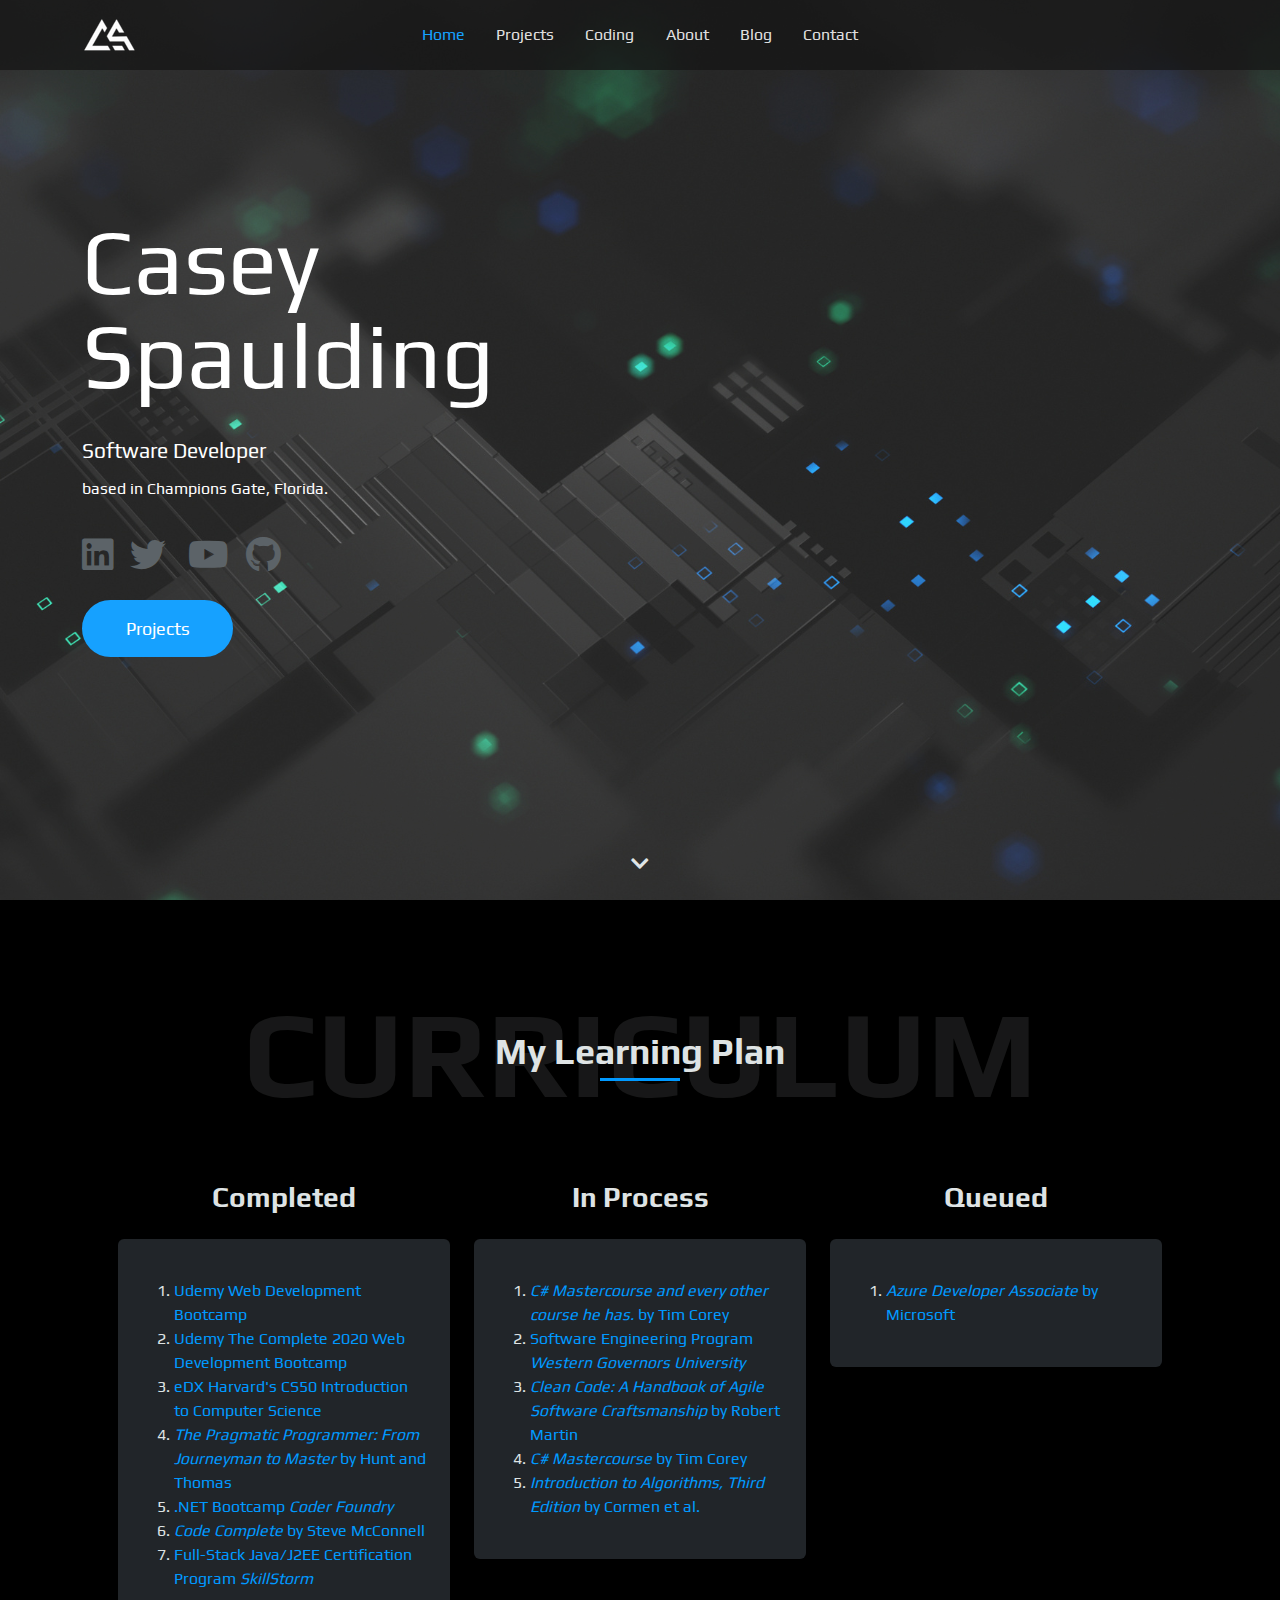
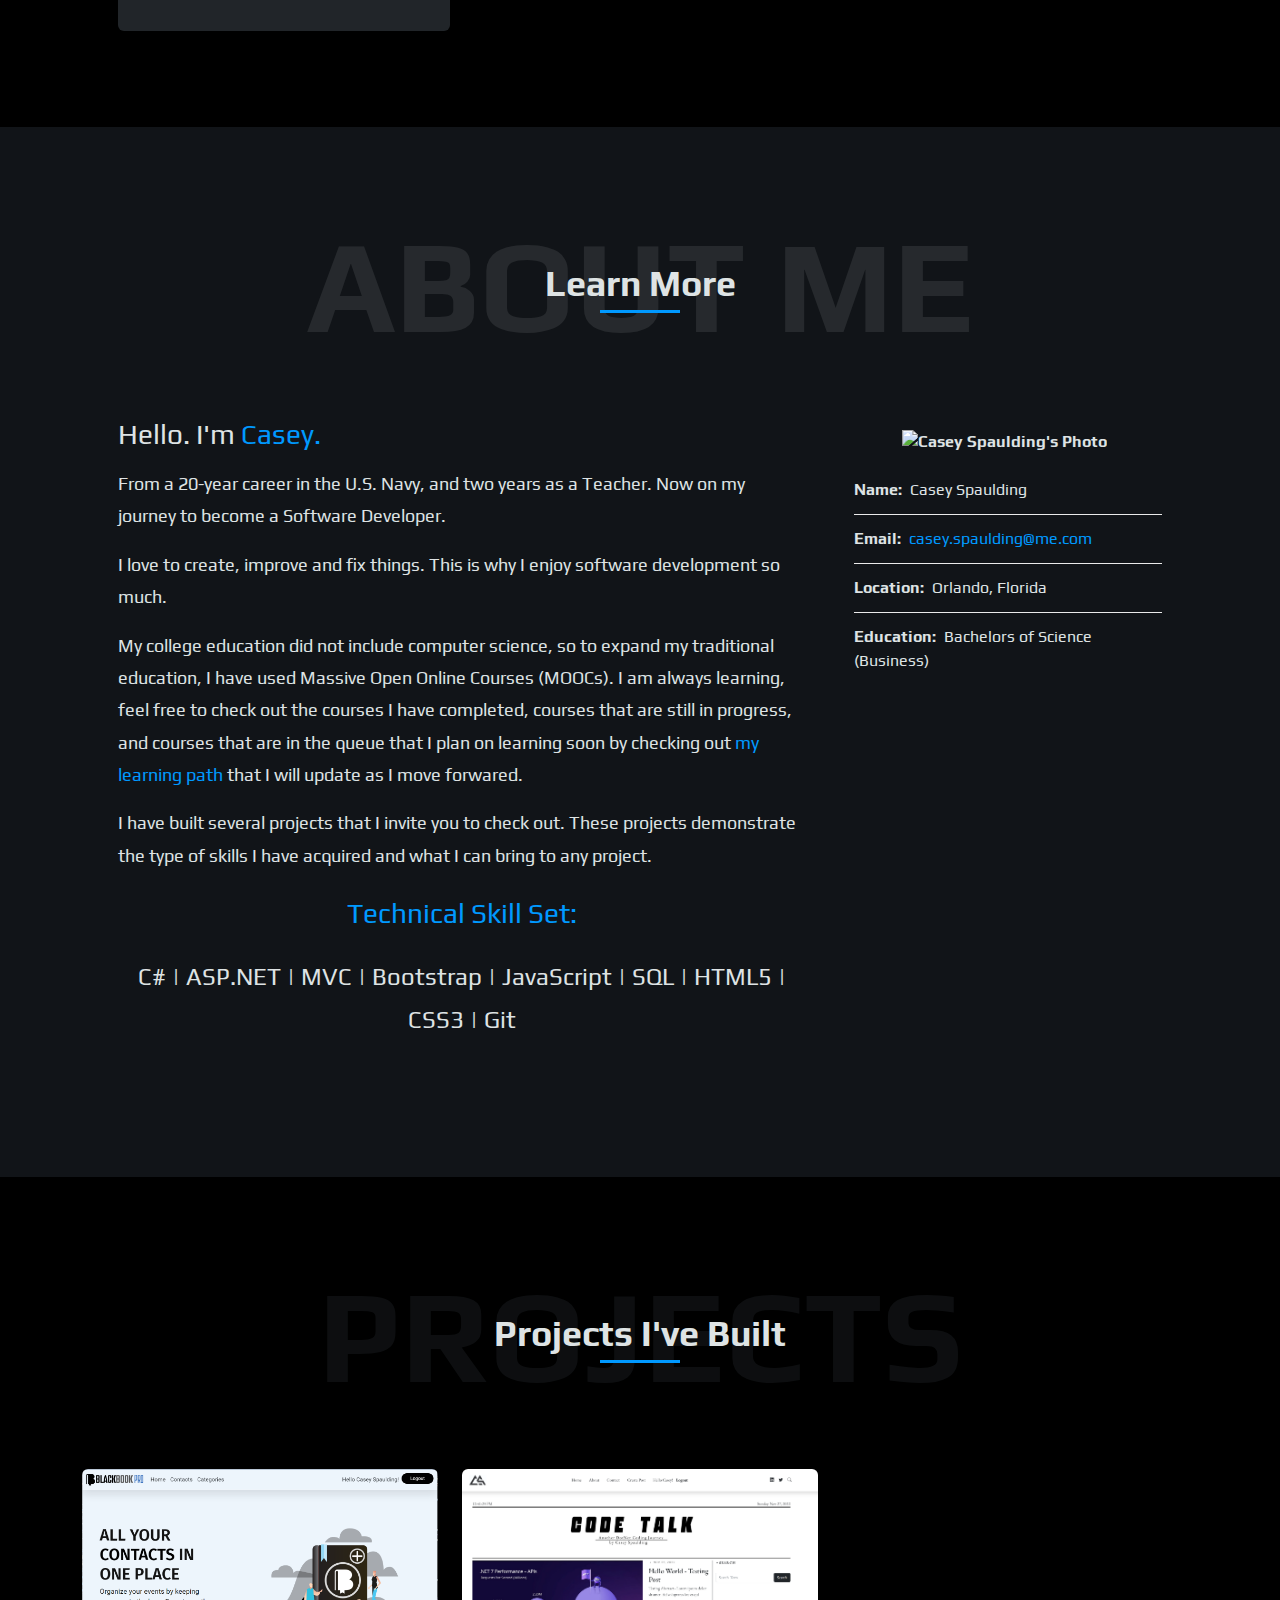
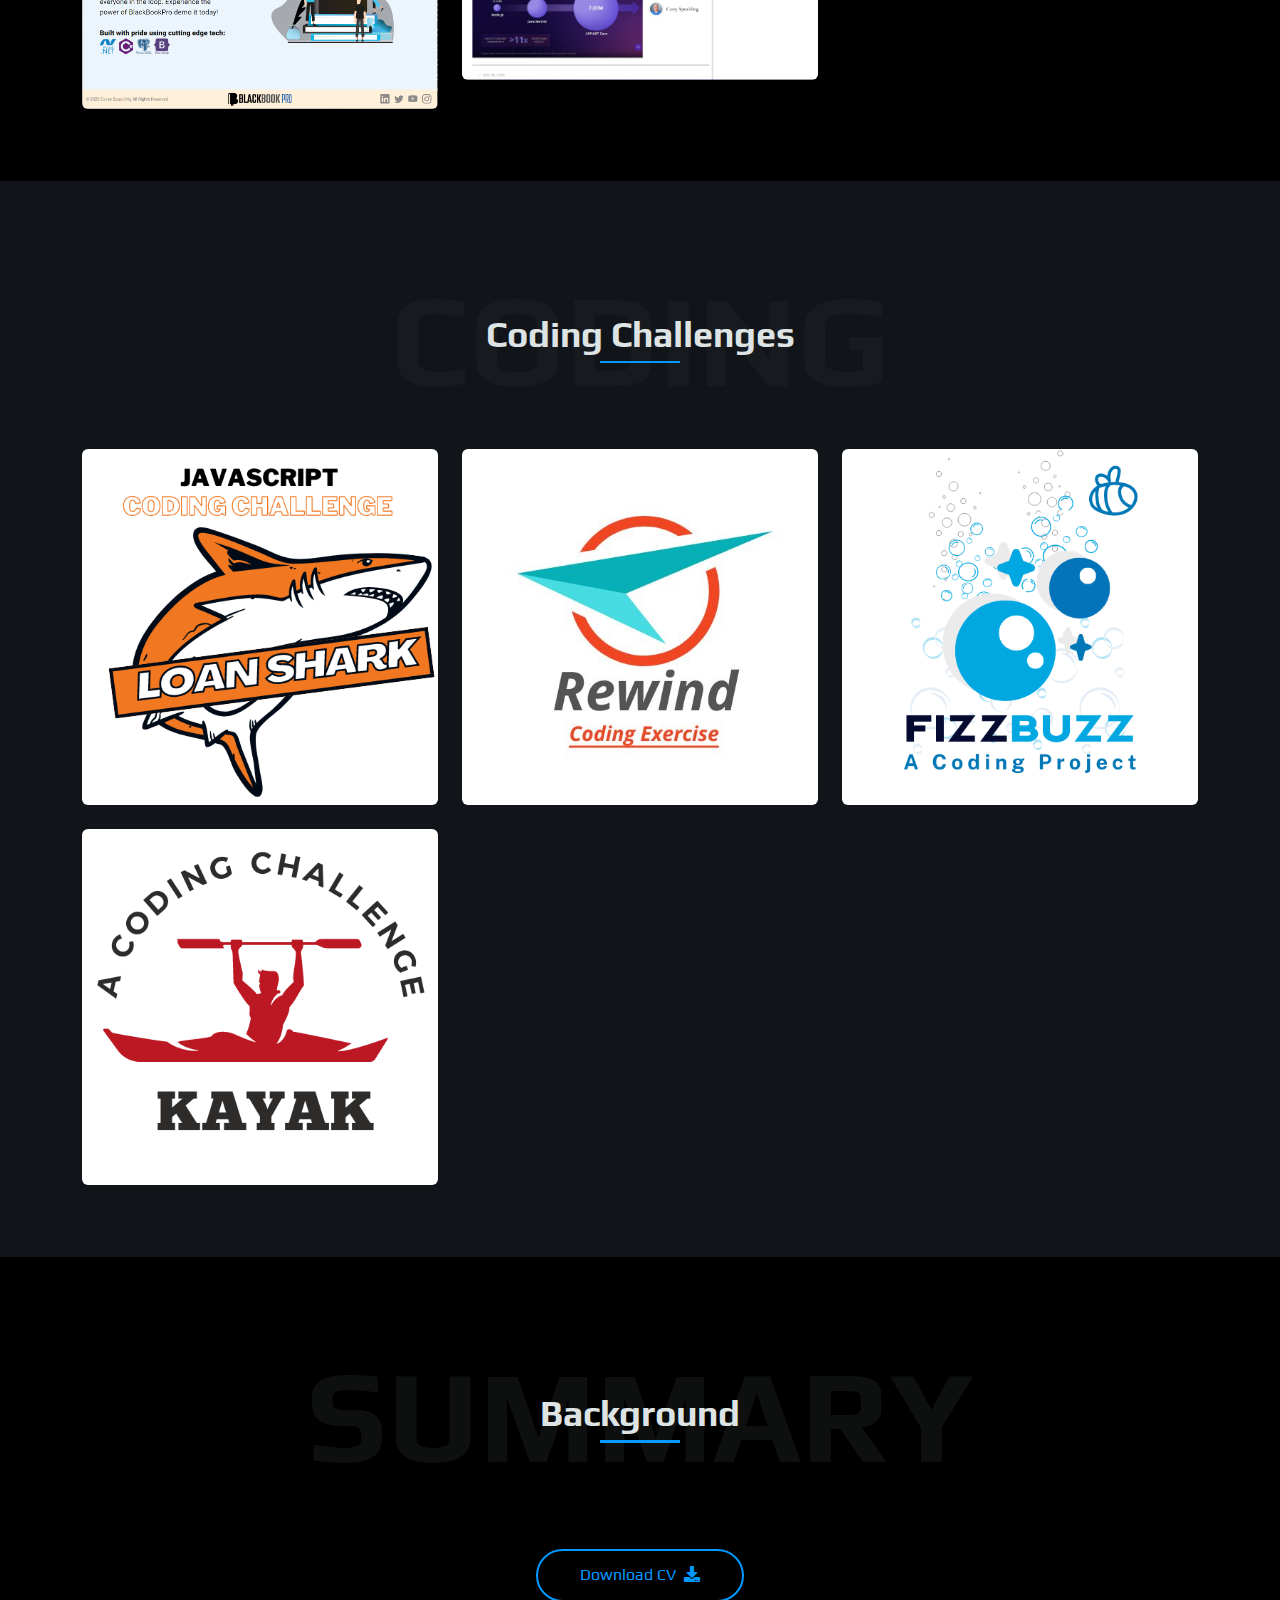
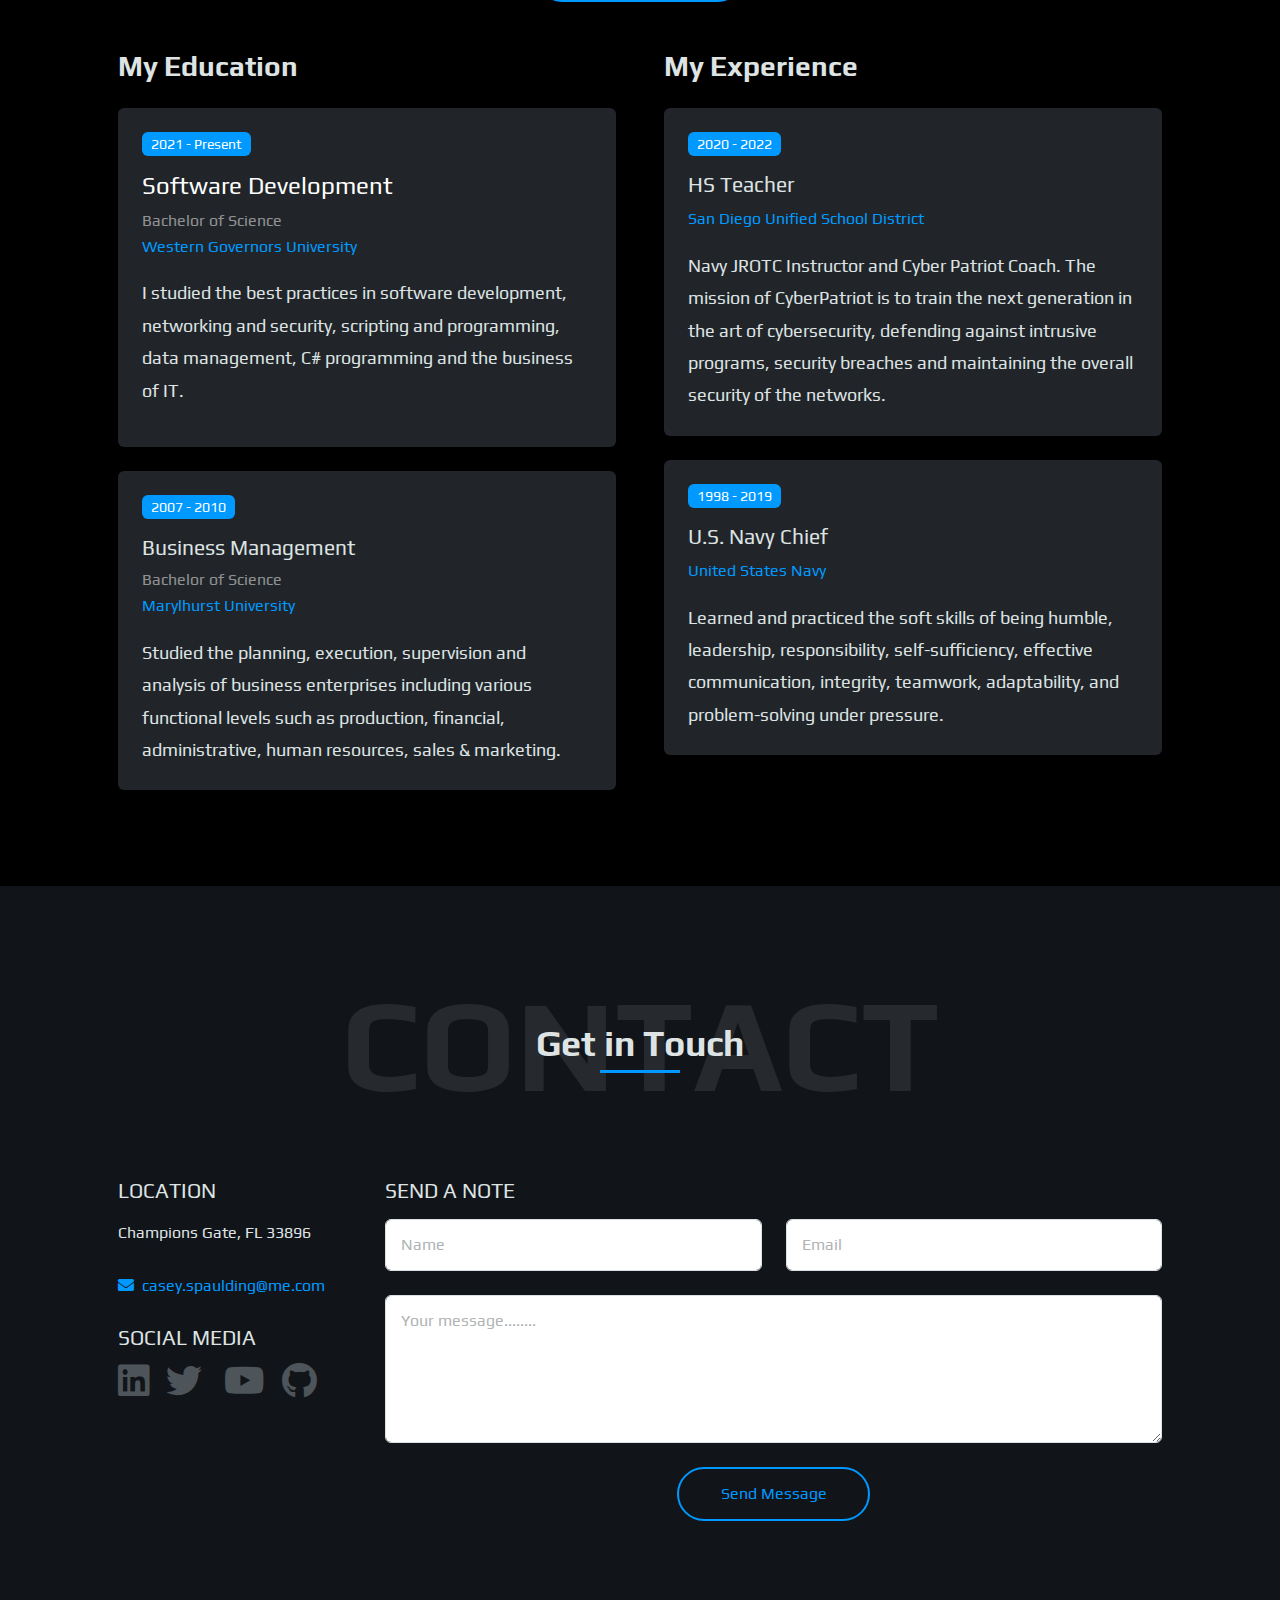
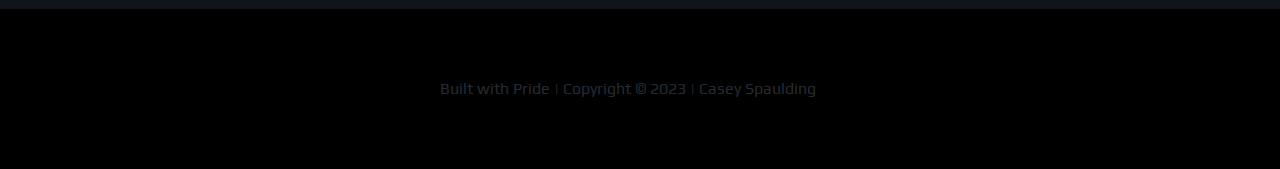
==== index.html @ 825c6ea7 "update" ====
<!DOCTYPE html>
<html lang="en">
<head>
<meta charset="UTF-8" />
<meta http-equiv="X-UA-Compatible" content="IE=edge">
<meta name="viewport" content="width=device-width, initial-scale=1">
<title>Casey Spaulding - Personal Portfolio</title>

<meta name="author" content="Casey Spaulding">

<meta name="description" content="Personal web development portfolio for Casey Spaulding">
<meta name="keyword" content="portfolio, casey spaulding, developer">
<!-- Open Graph Markup -->
<meta property="og:image" content="https://caseyspaulding.com/images/logoSM.png" />
<meta property="og:title" content="Casey Spaulding | Web Developer Portfolio"/>
<meta property="og:description" content="Personal web development portfolio for Casey Spaulding" />
<meta property="og:url" content="https://caseyspaulding.com/" />
<meta property="og:type" content="website" />

<!-- Web Fonts -->
<link rel="preconnect" href="https://fonts.googleapis.com">
<link rel="preconnect" href="https://fonts.gstatic.com" crossorigin>
<link href="https://fonts.googleapis.com/css2?family=Audiowide&family=Play:wght@400;700&display=swap" rel="stylesheet">
<!-- Stylesheet
============================== -->
<!-- Bootstrap -->
<link rel="stylesheet" type="text/css" href="vendor/bootstrap/css/bootstrap.min.css" />
<!-- Font Awesome Icon -->
<link rel="stylesheet" type="text/css" href="vendor/font-awesome/css/all.min.css" />
<!-- Owl Carousel -->
<link rel="stylesheet" type="text/css" href="vendor/owl.carousel/assets/owl.carousel.min.css" />
<!-- Magnific Popup -->
<link rel="stylesheet" type="text/css" href="vendor/magnific-popup/magnific-popup.min.css" />
<!-- Custom Stylesheet -->
<link rel="stylesheet" type="text/css" href="css/stylesheet.css" />
<!-- Here goes your Colors Css -->
<link rel="stylesheet" type="text/css" href="css/color-blue.css" />

<!-- FAVICON
============================== -->
<link rel="apple-touch-icon" sizes="180x180" href="/images/apple-touch-icon.png">
<link rel="icon" type="image/png" sizes="32x32" href="/images/favicon-32x32.png">
<link rel="icon" type="image/png" sizes="16x16" href="/images/favicon-16x16.png">
<link rel="manifest" href="/images/site.webmanifest">
<link rel="mask-icon" href="/images/safari-pinned-tab.svg" color="#5bbad5">
<link rel="shortcut icon" href="/images/favicon.ico">
<meta name="msapplication-TileColor" content="#da532c">
<meta name="msapplication-config" content="/images/browserconfig.xml">
<meta name="theme-color" content="#ffffff">
</head>

<body data-bs-spy="scroll" data-bs-target="#header-nav" data-bs-offset="0">

<!-- Preloader -->
<div class="preloader">
  <div class="lds-ellipsis">
    <div></div>
    <div></div>
    <div></div>
    <div></div>
  </div>
</div>
<!-- Preloader End --> 

<!-- Document Wrapper   
=============================== -->
<div id="main-wrapper"> 
  <!-- Header
  ============================ -->
  <header id="header" class="sticky-top-slide"> 
    <!-- Navbar -->
    <nav class="primary-menu navbar border-0 navbar-expand-lg navbar-dark bg-black bg-opacity-75">
      <div class="container pl-lg-4">
        <div class="col-lg-2"> 
          <!-- Logo --> 
          <a class="logo" href="index.html" title="Casey Spaulding Logo"> <img src="images/topLogo2.png" alt="Casey Spaulding Logo"/> </a> 
          <!-- Logo End --> 
        </div>
        <div class="col col-lg-8 navbar-accordion">
          <button class="navbar-toggler ms-auto" type="button" data-bs-toggle="collapse" data-bs-target="#header-nav"><span></span><span></span><span></span></button>
          <div id="header-nav" class="collapse navbar-collapse justify-content-center">
            <ul class="navbar-nav">
              <li class="nav-item"><a class="nav-link smooth-scroll active" href="#home">Home</a></li>
              <li class="nav-item"><a class="nav-link smooth-scroll" href="#portfolio">Projects</a></li>
              <li class="nav-item"><a class="nav-link smooth-scroll" href="#codingChallenges">Coding</a></li>
              <li class="nav-item"><a class="nav-link smooth-scroll" 	href="#about">About</a></li>
              
              
              <li class="nav-item"><a class="" href="https://www.codetalk.blog/">Blog</a></li>
              <!--<li class="nav-item"><a class="nav-link smooth-scroll" href="#testimonial">Client</a></li> -->
              <li class="nav-item"><a class="nav-link smooth-scroll" href="#contact">Contact</a></li>
            </ul>
          </div>
        </div>
        <div class="col-auto col-lg-2 d-flex justify-content-end">
          <ul class="social-icons social-icons-dark">
            <!--SOCIAL ICON LINKS NAV BAR-->
          </ul>
        </div>
      </div>
    </nav>
    <!-- Navbar End --> 
  </header>
  <!-- Header End --> 
		
  <!-- Content
  ============================================= -->
  <div id="content" role="main"> 
    
    <!-- Intro
    ============================================= -->
    <section id="home">
      <div class="hero-wrap">
        <div class="hero-mask"></div>
        <div class="hero-mask bg-black"style="background-image:url(/images/background/techdarkbg.png);"></div>
        <div class="hero-content section d-flex min-vh-100">
          <div class="container my-auto">
            <div class="row">
              <div class="col-12 small text-white text-right">
                <p class="small text-20 text-white ">Casey</p>
                <p class="text-20 text-white">Spaulding</p>
                <p class="big"></p>
                <p class="text-5 fw-500 text-white mb-2 mb-md-3">Software Developer</p>
                <p class="text-3 small fw-500 mb-2 mb-md-3"> </p>
                <p class="small text-3 text-white mb-5">based in Champions Gate, Florida.</p><ul class=" text-white social-icons justify-content-left justify-content-md-start">
                  <li class="social-icons-linkedin m-end"><a data-bs-toggle="tooltip" href="https://www.linkedin.com/in/caseyspaulding/" target="_blank" title="Linkedin"><i class="fab fa-linkedin fa-2x"></i></a></li>
                  <li class="social-icons-twitter mx-3"><a data-bs-toggle="tooltip" href="https://twitter.com/caseyspauldingg/" target="_blank" title="Twitter"><i class="fab fa-twitter fa-2x"></i></a></li>
                  <li class="social-icons-youtube mx-3"><a data-bs-toggle="tooltip" href="https://www.youtube.com/channel/UC5bLstR32GMs08BsNu_s5xg" target="_blank" title="YouTube"><i class="fab fa-youtube fa-2x"></i></a></li>
                  <li class="social-icons-github mx-3 mb-2"><a data-bs-toggle="tooltip" href="http://www.github.com/caseyspaulding/" target="_blank" title="GitHub"><i class="fab fa-github fa-2x"></i></a></li>
                </ul>
				<a href="#portfolio" class="btn font-weight-bold text-4 btn-primary rounded-pill shadow-none smooth-scroll mt-4">Projects</a>
              </div>
            </div>
          </div>
          <a href="#about" class="scroll-down-arrow text-light smooth-scroll"><span class="animated"><i class="fa fa-chevron-down"></i></span></a> </div>
      </div>
    </section>
    <!-- Intro end --> 
        <!-- About
    ============================================= -->
    <section id="learningpath" class="section bg-black">
   <div class="container px-lg-5"> 
      <div id="learningpath" class="position-relative d-flex text-center mb-5">
         <h2 class="text-23 text-light opacity-1 text-uppercase fw-600 w-100 mb-0">Curriculum</h2>
        <p class="text-9 text-light fw-600 position-absolute w-100 align-self-center lh-base mb-0">My Learning Plan<span class="heading-separator-line border-bottom border-3 border-primary d-block mx-auto"></span> </p>
      </div>
        <div class="row">
          <div class="col-lg-4 col-md-6">
            <h2 class="text-7 text-light fw-600 mb-4 text-center">Completed</h2>
            <div class="bg-dark-1 rounded p-4 mb-4">
              <p class="text-4 text-light"> 
                <ol>
                  <li class="text-light"><a href="https://www.udemy.com/course/the-web-developer-bootcamp/" target="_blank" rel="noopener noreferrer">Udemy Web Development Bootcamp</a></li>
                  <li class="text-light"><a href="https://www.udemy.com/course/the-complete-web-development-bootcamp/" target="_blank" rel="noopener noreferrer">Udemy The Complete 2020 Web Development Bootcamp</a></li>
                  <li class="text-light"><a href="https://www.edx.org/course/cs50s-introduction-to-computer-science" target="_blank" rel="noopener noreferrer">eDX Harvard's CS50 Introduction to Computer Science</a></li>
                  <li class="text-light"><a href="https://www.oreilly.com/library/view/the-pragmatic-programmer/020161622X/"  target="_blank" rel="noopener noreferrer"><cite>The Pragmatic Programmer: From Journeyman to Master</cite> by Hunt and Thomas</a></li>
                  <li class="text-light"><a href="https://learn.coderfoundry.com/" target="_blank" rel="noopener noreferrer">.NET Bootcamp <cite>Coder Foundry</cite></li></a>
                  <li class="text-light"><a href="https://www.oreilly.com/library/view/code-complete-second/0735619670/" target="_blank" rel="noopener noreferrer"><cite>Code Complete</cite> by Steve McConnell</a></li>
                  <li class="text-light"><a href="https://skillstorm.com/vet-tec/" target="_blank" rel="noopener noreferrer">Full-Stack Java/J2EE Certification Program <cite>SkillStorm</cite></li></a>
                </ol></p>
            
            </div>
          </div>
          <div class="col-lg-4 col-md-6">
            <h2 class="text-7 text-light fw-600 mb-4 text-center">In Process</h2>
            <div class="bg-dark-1 rounded p-4 mb-4">
              <p class="text-4 text-light"> 
                <ol>
                  
                  <li class="text-light"><a href="https://www.iamtimcorey.com/allcourses/" target="_blank" rel="noopener noreferrer"><cite>C# Mastercourse and every other course he has. </cite> by Tim Corey</a></li>

                  <li class="text-light"><a href="https://www.wgu.edu/online-it-degrees/software-development-bachelors-program.html" target="_blank" rel="noopener noreferrer">Software Engineering Program <cite>Western Governors University</cite></li></a>

                  <li class="text-light"><a href="https://www.oreilly.com/library/view/clean-code/9780136083238/" class="curriculum__link" target="_blank" rel="noopener noreferrer"><cite>Clean Code: A Handbook of Agile Software Craftsmanship</cite> by Robert Martin</a></li>

                  <li class="text-light"><a href="https://www.iamtimcorey.com/courses/csharpmastercourse.html" target="_blank" rel="noopener noreferrer"><cite>C# Mastercourse</cite> by Tim Corey</a></li>

                  <li class="text-light"><a href="https://mitpress.mit.edu/books/introduction-algorithms-third-edition" target="_blank" rel="noopener noreferrer"><cite>Introduction to Algorithms, Third Edition</cite> by Cormen et al. </a></li>


                </ol></p>
            </div>
          </div>
          <div class="col-lg-4 col-md-6">
            <h2 class="text-7 text-light fw-600 mb-4 text-center">Queued</h2>
            <div class="bg-dark-1 rounded p-4 mb-4">
            
              <p class="text-4 text-light"> 
                <ol>
                  <li class="text-light"><a href="https://learn.microsoft.com/en-us/certifications/azure-developer/" target="_blank" rel="noopener noreferrer"><cite>Azure Developer Associate</cite> by Microsoft</a></li>
                 
                  
                  
                  
                </ol></p>
          </div>
        </div>
    </div>
  </section>
    <section id="about" class="section bg-dark">
      <div class="container px-lg-5"> 
        <!-- Heading -->
        <div class="position-relative d-flex text-center mb-5">
          <h2 class="text-24 text-light opacity-1 text-uppercase fw-600 w-100 mb-0">About Me</h2>
          <p class="text-9 text-light fw-600 position-absolute w-100 align-self-center lh-base mb-0">Learn More<span class="heading-separator-line border-bottom border-3 border-primary d-block mx-auto"></span> </p>
        </div>
        <!-- Heading end-->
        
        <div class="row gy-5">
          <div class="col-lg-7 col-xl-8 text-lg-start">
            <h2 class="text-7 text-light fw-550 mb-3"> Hello. I'm <span class="text-7 text-primary">Casey. </span></h2>
            <p class="text-4 text-light">From a 20-year career in the U.S. Navy, and two years as a Teacher. Now on my journey to become a Software Developer.  </p>
            <p class="text-4 text-light"> I love to create, improve and fix things. This is why I enjoy software development so much.   
            <p class="text-4 text-light">My college education did not include computer science, so to expand my traditional education, I have used Massive Open Online Courses (MOOCs). I am always learning, feel free to check out the courses I have completed, courses that are still in progress, and courses that are in the queue that I plan on learning soon by checking out <a class="smooth-scroll active" href="#learningpath">my learning path </a>that I will update as I move forwared. </p>
            <p class="text-4 text-light">I have built several projects that I invite you to check out.  These projects demonstrate the type of skills I have acquired and what I can bring to any project. </p>
            <p class="text-7 text-center text-light"><span class="text-primary">Technical Skill Set:</span></p>
            <p class="text-6 text-center text-light">C# | ASP.NET | MVC | Bootstrap | JavaScript | SQL | HTML5 | CSS3 | Git</p>
          </div>
          <div class="col-lg-5 col-xl-4">
            <div class="ps-lg-4">
              <ul class="list-style-2">
                <li class="text-light text-center border-0"><span class="fw-600 me-2"><img src="images/profileCasey.png" height="250" alt="Casey Spaulding's Photo"></span></li>
                <li class="text-light text-right "><span class="fw-600 me-2">Name:</span>Casey Spaulding</li>
                <li class="text-light"><span class="fw-600 me-2">Email:</span><a href="mailto:casey.spaulding@outlook.com">casey.spaulding@me.com</a></li>
                <li class="text-light"><span class="fw-600 me-2">Location:</span>Orlando, Florida</li>
                <li class="text-light border-0"><span class="fw-600 me-2">Education:</span>Bachelors of Science (Business)</li>
              </ul>
               </div>
          </div>
        </div>
        <div class="brands-grid separator-border mt-5">
          
      </div>
    </div>
  </section>
  
    <!-- About end -->
     
    <!-- Projects Portfolio
    ============================================= -->
    <section id="portfolio" class="section bg-black">
      <div class="container"> 
        <!-- Heading -->
        <div class="position-relative d-flex text-center mb-5">
          <h2 class="text-24 text-dark opacity-4 text-uppercase fw-600 w-100 mb-0">Projects</h2>
          <p class="text-9 text-light fw-600 position-absolute w-100 align-self-center lh-base mb-0">Projects I've Built<span class="heading-separator-line border-bottom border-3 border-primary d-block mx-auto"></span> </p>
        </div>
        <!-- Heading end--> 
        

       
        
        <div class="portfolio ">
          <div class="row portfolio-filter g-4">
            
              
            
            
           <!--<div class="col-sm-6 col-lg-4 design">
              <div class="portfolio-box rounded">
                <div class="portfolio-img rounded"> <img class="img-fluid d-block" src="images/projects/project-2.jpg" alt="">
                  <div class="portfolio-overlay"> <a class="popup-vimeo stretched-link" href="https://vimeo.com/259411563"></a>
                    <div class="portfolio-overlay-details">
                      <h5 class="text-white fw-400">Vimeo Video</h5>
                      <span class="text-light">Category</span> </div>
                  </div>
                </div>
              </div>
            </div> -->
            <div class="col-sm-6 col-lg-4 artwork photos">
              <div class="portfolio-box rounded">
                <div class="portfolio-img rounded">  <img class="img-fluid d-block" src="images/Screenshot.png" alt="BlackBook Pro Project">
                  <div class="portfolio-overlay popup-ajax-gallery"> <a class="popup-ajax stretched-link" href="ajax/portfolio-ajax-project-dark-2.html"></a>
                    <div class="portfolio-overlay-details">
                      <h5 class="text-white fw-400">BlackBook Pro - Project</h5>
                      <span class="text-light">.NET MVC App</span> </div>
                  </div> 
                </div>
              </div>
            </div>
            <div class="col-sm-6 col-lg-4 artwork photos">
              <div class="portfolio-box rounded">
                <div class="portfolio-img rounded"> <img class="img-fluid d-block" src="/images/projects/codetalkscreen.png" alt="">
                  <div class="portfolio-overlay popup-ajax-gallery"> <a class="popup-ajax stretched-link" href="ajax/code-talk-project-ajax.html"></a>
                    <div class="portfolio-overlay-details">
                      <h5 class="text-white fw-400">Code Talk</h5>
                      <span class="text-light">Blog Project - .NET 6 MVC</span> </div> 
                  </div>
                </div>
              </div>
            </div>
            <div class="col-sm-6 col-lg-4 design">
              <div class="portfolio-box rounded">
                <div class="portfolio-img rounded"> <!--<img class="img-fluid d-block" src="images/projects/ZeroTo100logo11.jpg" alt="">
                  <div class="portfolio-overlay popup-ajax-gallery"> <a class="popup-ajax stretched-link" href="ajax/portfolio-ajax-project-4.html"></a>
                    <div class="portfolio-overlay-details">
                      <h5 class="text-white fw-400">Zero to 100</h5>
                      <span class="text-light">Coding Project - w/ Coder Foundry</span> </div>
                  </div>
                </div>
              </div>
            </div>
            <div class="col-sm-6 col-lg-4 design">
              <div class="portfolio-box rounded">
                <div class="portfolio-img rounded"> <img class="img-fluid d-block" src="images/projects/RewindLogo.jpg" alt="Rewind Logo">
                  <div class="portfolio-overlay popup-ajax-gallery"> <a class="popup-ajax stretched-link" href="ajax/portfolio-ajax-project-5.html"></a>
                    <div class="portfolio-overlay-details">
                      <h5 class="text-white fw-400">Rewind: A Coding Project</h5>
                      <span class="text-light">Coding Project</span> </div>
                  </div>
                </div>
              </div>
            </div>
            <div class="col-sm-6 col-lg-4 design">
              <div class="portfolio-box rounded">
                <div class="portfolio-img rounded"> <img class="img-fluid d-block" src="images/projects/FizzBuzzLogo1.png" alt="">
                  <div class="portfolio-overlay popup-ajax-gallery"> <a class="popup-ajax stretched-link" href="ajax/portfolio-ajax-project-6.html"></a>
                    <div class="portfolio-overlay-details">
                      <h5 class="text-white fw-400">FizzBuzz</h5>
                      <span class="text-light">Coding Project</span> </div>
                  </div>
                </div>
              </div>
            </div>
            <div class="col-sm-6 col-lg-4 design design">
              <div class="portfolio-box rounded">
                <div class="portfolio-img rounded"> <img class="img-fluid d-block" src="images/projects/kayakLogo.png" alt="">
                  <div class="portfolio-overlay popup-ajax-gallery"> <a class="popup-ajax stretched-link" href="ajax/portfolio-ajax-project-7.html"></a>
                    <div class="portfolio-overlay-details">
                      <h5 class="text-white fw-400">Kayak</h5>
                      <span class="text-light">Coding Project</span> </div> 
                   
                  </div>-->
                </div>
              </div>
            </div>
        
          </div>
        </div>
      </div>
    </section>

     
    <!-- Projects Portfolio
    ============================================= -->
    <section id="codingChallenges" class="section bg-dark">
      <div class="container"> 
        <!-- Heading -->
        <div class="position-relative d-flex text-center mb-3">
          <h2 class="text-24 text-dark opacity-4 text-uppercase fw-600 w-100 mb-2">Coding</h2>
          <p class="text-9 text-light fw-600 position-absolute w-100 align-self-center lh-base ">Coding Challenges<span class="heading-separator-line border-bottom border-2 border-primary d-block mx-auto"></span> </p>
        </div>
        <!-- Heading end--> 
        <!-- Filter Menu --> 
        <!-- Filter Menu end -->

        <div class="portfolio ">
          <div class="row portfolio-filter g-4">
            
          
            
            
            <div class="col-sm-6 col-lg-4 design design">
              <div class="portfolio-box rounded">
                 <div class="portfolio-img rounded"> <img class="img-fluid d-block" src="images/projects/LoanSharkLogo_Javascript.png" alt="">
                  <div class="portfolio-overlay popup-ajax-gallery"> <a class="popup-ajax stretched-link" href="ajax/portfolio-ajax-project-8.html"></a>
                    <div class="portfolio-overlay-details">
                      <h5 class="text-white fw-400">Loan Shark</h5>
                      <span class="text-light">Coding Project - Loan Calculator</span> </div>  
                  </div>
                </div>
              </div>
            </div>
            
            
            
            <div class="col-sm-6 col-lg-4 design">
              <div class="portfolio-box rounded">
                <div class="portfolio-img rounded"> <img class="img-fluid d-block" src="images/projects/RewindLogo.jpg" alt="Rewind Logo">
                  <div class="portfolio-overlay popup-ajax-gallery"> <a class="popup-ajax stretched-link" href="ajax/portfolio-ajax-project-5.html"></a>
                    <div class="portfolio-overlay-details">
                      <h5 class="text-white fw-400">Rewind: A Coding Project</h5>
                      <span class="text-light">Coding Project</span> </div>
                  </div>
                </div>
              </div>
            </div>
            <div class="col-sm-6 col-lg-4 design">
              <div class="portfolio-box rounded">
                <div class="portfolio-img rounded"> <img class="img-fluid d-block" src="images/projects/FizzBuzzLogo1.png" alt="">
                  <div class="portfolio-overlay popup-ajax-gallery"> <a class="popup-ajax stretched-link" href="ajax/portfolio-ajax-project-6.html"></a>
                    <div class="portfolio-overlay-details">
                      <h5 class="text-white fw-400">FizzBuzz</h5>
                      <span class="text-light">Coding Project</span> </div>
                  </div>
                </div>
              </div>
            </div>
            <div class="col-sm-6 col-lg-4 design design">
              <div class="portfolio-box rounded">
                <div class="portfolio-img rounded"> <img class="img-fluid d-block" src="images/projects/kayakLogo.png" alt="">
                  <div class="portfolio-overlay popup-ajax-gallery"> <a class="popup-ajax stretched-link" href="ajax/portfolio-ajax-project-7.html"></a>
                    <div class="portfolio-overlay-details">
                      <h5 class="text-white fw-400">Kayak</h5>
                      <span class="text-light">Coding Project</span> </div> 
                  </div>
                </div>
              </div>
            </div>
            
          </div>
        </div>
      </div>
    </section>

    <!-- Projects end --> 
    <!-- Portfolio end --> 
    <!-- Services
    ============================================= -->
    <!--<section id="services" class="section bg-dark-1">
      <div class="container">
        Heading --> <!--
        <div class="position-relative d-flex text-center mb-5">
          <h2 class="text-24 text-light opacity-4 text-uppercase fw-600 w-100 mb-0">Skills</h2>
          <p class="text-9 text-light fw-600 position-absolute w-100 align-self-center lh-base mb-0">Skills<span class="heading-separator-line border-bottom border-3 border-primary d-block mx-auto"></span> </p>
        </div>  -->
        <!-- Heading end
          
        
        <div class="row">
          <div class="col-lg-11 mx-auto text-light">
            <div class="row">
              <div class="col-md-6">
                <div class="featured-box style-3 mb-5">
                  <div class="featured-box-icon text-primary bg-black shadow-sm rounded"> <i class="fa fa-laptop-code"></i></div>
                  <h3 class="text-light">C#</h3>
                  <p class="mb-0"></p>
                </div>
              </div>
              <div class="col-md-6">
                <div class="featured-box style-3 mb-5">
                  <div class="featured-box-icon text-primary bg-black shadow-sm rounded"> <i class="fas fa-desktop"></i></div>
                  <h3 class="text-light">Web Design</h3>
                  <p class="mb-0"></p>
                </div>
              </div>
              <div class="col-md-6">
                <div class="featured-box style-3 mb-5">
                  <div class="featured-box-icon text-primary bg-black shadow-sm rounded"> <i class="fas fa-pencil-ruler"></i> </div>
                  <h3>UI/UX Design</h3>
                  <p class="mb-0"></p>
                </div>
              </div>
              <div class="col-md-6">
                <div class="featured-box style-3 mb-5">
                  <div class="featured-box-icon text-primary bg-black shadow-sm rounded"> <i class="fas fa-chart-area"></i> </div>
                  <h3>App Design &amp; Develop</h3>
                  <p class="mb-0"></p>
                </div>
              </div>
              <div class="col-md-6">
                <div class="featured-box style-3 mb-5 mb-md-0">
                  <div class="featured-box-icon text-primary bg-black shadow-sm rounded"> <i class="fas fa-chart-area"></i> </div>
                  <h3>Business Analysis</h3>
                  <p class="mb-0"></p>
                </div>
              </div>
              <div class="col-md-6">
                <div class="featured-box style-3 mb-0">
                  <div class="featured-box-icon text-primary bg-black shadow-sm rounded"> <i class="fas fa-bullhorn"></i> </div>
                  <h3>SEO Marketing</h3>
                  <p class="mb-0"></p>
                </div>
              </div>
            </div>
          </div>
        </div>
      </div>
    </section> -->
    <!-- Services end --> 
   
    <!-- Resume
    ============================================= -->
    <section id="resume" class="section bg-black">
      <div class="container px-lg-5"> 
        <!-- Heading -->
        <div class="position-relative d-flex text-center mb-5">
          <h2 class="text-24 text-muted opacity-1 text-uppercase fw-600 w-100 mb-0">Summary</h2>
          <p class="text-9 text-light fw-600 position-absolute w-100 align-self-center lh-base mb-0">Background<span class="heading-separator-line border-bottom border-3 border-primary d-block mx-auto"></span> </p>
        </div>
        <!-- Heading end-->
        <div class="text-center mb-5"><a href="/images/Resume_Casey_Spaulding_Dev_2022.pdf" class="btn btn-outline-primary rounded-pill shadow-none">Download CV <span class="ms-1"><i class="fas fa-download"></i></span></a>
      
        </div>
        <div class="row gx-5"> 
          
          <!-- My Education -->
          <div class="col-md-6">
            <h2 class="text-7 text-light fw-600 mb-4">My Education</h2>
            <div class="bg-dark-1 rounded p-4 mb-4">
              <p class="badge bg-primary text-2 fw-400">2021 - Present</p>
              <h3 class="text-white text-6">Software Development</h3>
              <span class="text-white-50">Bachelor of Science</span>
              <p class="text-primary">Western Governors University</p>
              <p class="text-4 text-light mb-0">
              <p class="text-4 text-light"> I studied the best practices in software development, networking and security, scripting and programming, data management, C# programming and the business of IT.</p>
            </div>
            <div class="bg-dark-1 rounded p-4 mb-4">
              <p class="badge bg-primary text-2 fw-400">2007 - 2010</p>
              <h3 class="text-light text-5">Business Management</h3>
              <span class="text-white-50">Bachelor of Science</span>
              <p class="text-primary">Marylhurst University</p>
              <p class="text-4 text-light mb-0">Studied the planning, execution, supervision and analysis of business enterprises including various functional levels such as production, financial, administrative, human resources, sales & marketing.</p>
            </div>
            
          </div>
          

          <!-- My Experience -->
          <div class="col-md-6">
            <h2 class="text-7 text-light fw-600 mb-4">My Experience</h2>
            <div class="bg-dark-1 rounded p-4 mb-4">
              <p class="badge bg-primary text-2 fw-400">2020 - 2022</p>
              <h3 class="text-5 text-light">HS Teacher</h3>
              <p class="text-primary">San Diego Unified School District</p>
              <p class="text-4 text-light mb-0">Navy JROTC Instructor and Cyber Patriot Coach. The mission of CyberPatriot is to train the next generation in the art of cybersecurity, defending against intrusive programs, security breaches and maintaining the overall security of the networks.</p>
            </div>
            <div class="bg-dark-1 rounded p-4 mb-4">
              <p class="badge bg-primary text-2 fw-400">1998 - 2019</p>
              <h3 class="text-light text-5">U.S. Navy Chief</h3>
              <p class="text-primary">United States Navy</p>
              <p class="text-4 text-light mb-0">Learned and practiced the soft skills of being humble, leadership, responsibility, self-sufficiency, effective communication, integrity, teamwork, adaptability, and problem-solving under pressure.  </p>
            </div>
           
           <!-- <div class="bg-dark-1 rounded p-4 mb-4">
              <p class="badge bg-primary text-2 fw-400">2013 - 2016</p>
              <h3 class="text-light text-5">Area Manager for Talent Acquisition</h3>
              <p class="text-primary">United States Navy</p>
              <p class="text-4 text-light mb-0">Managed four offices for enlisted and officer recruiting. Provided team leadership and recruiting expertise to drive personnel growth and retention. Developed staff capacity in sales strategy and recruiting techniques to achieve performance and production goals.</p>
            </div>-->
          </div>
        </div>
        

      </div>
    </section>
    <!-- Resume end --> 
    
    
    
    <!-- Testimonial
    =============================================
    <section id="testimonial" class="section">
      <div class="container"> -->
        <!-- Heading 
        <div class="position-relative d-flex text-center mb-5">
          <h2 class="text-24 text-light opacity-4 text-uppercase fw-600 w-100 mb-0">Testimonial</h2>
          <p class="text-9 text-dark fw-600 position-absolute w-100 align-self-center lh-base mb-0">Client Speak<span class="heading-separator-line border-bottom border-3 border-primary d-block mx-auto"></span> </p>
        </div>
        Heading end -->
        <!--
        <div class="owl-carousel owl-theme" data-loop="true" data-nav="false" data-autoplay="false" data-margin="25" data-stagepadding="0" data-slideby="1" data-items-xs="1" data-items-sm="1" data-items-md="1" data-items-lg="2">
          <div class="item">
            <div class="bg-light rounded p-5">
              <div class="d-flex align-items-center mt-auto mb-4"> <img class="img-fluid rounded-circle border d-inline-block w-auto" src="images/testimonial/client-sm-3.jpg" alt="">
                <p class="ms-3 mb-0"><strong class="d-block text-dark fw-600">Dennis Jacques</strong> <span class="text-muted fw-500">User from USA</span></p>
              </div>
              <p class="text-dark fw-500 mb-4">“Only trying it out since a few days. But up to now excellent. Seems to work flawlessly. priced simply dummy text of the printing and typesetting industry.”</p>
              <span class="text-2"> <i class="fas fa-star text-warning"></i> <i class="fas fa-star text-warning"></i> <i class="fas fa-star text-warning"></i> <i class="fas fa-star text-warning"></i> <i class="fas fa-star text-warning"></i> </span> </div>
          </div>
          <div class="item">
            <div class="bg-light rounded p-5">
              <div class="d-flex align-items-center mt-auto mb-4"> <img class="img-fluid rounded-circle border d-inline-block w-auto" src="images/testimonial/client-sm-1.jpg" alt="">
                <p class="ms-3 mb-0"><strong class="d-block text-dark fw-600">Jay Shah</strong> <span class="text-muted fw-500">Founder at Icomatic Pvt Ltd</span></p>
              </div>
              <p class="text-dark fw-500 mb-4">"Easy to use, reasonably priced simply dummy text of the printing and typesetting industry. Quidam lisque persius interesset his et, in quot quidam possim iriure.”</p>
              <span class="text-2"> <i class="fas fa-star text-warning"></i> <i class="fas fa-star text-warning"></i> <i class="fas fa-star text-warning"></i> <i class="fas fa-star text-warning"></i> <i class="fas fa-star text-warning"></i> </span> </div>
          </div>
          <div class="item">
            <div class="bg-light rounded p-5">
              <div class="d-flex align-items-center mt-auto mb-4"> <img class="img-fluid rounded-circle border d-inline-block w-auto" src="images/testimonial/client-sm-2.jpg" alt="">
                <p class="ms-3 mb-0"><strong class="d-block text-dark fw-600">Patrick Cary</strong> <span class="text-muted fw-500">Freelancer from USA</span></p>
              </div>
              <p class="text-dark fw-500 mb-4">“I am happy Working with printing and typesetting industry. Quidam lisque persius interesset his et, in quot quidam persequeris essent possim iriure.”</p>
              <span class="text-2"> <i class="fas fa-star text-warning"></i> <i class="fas fa-star text-warning"></i> <i class="fas fa-star text-warning"></i> <i class="fas fa-star text-warning"></i> <i class="fas fa-star text-warning"></i> </span> </div>
          </div>
          <div class="item">
            <div class="bg-light rounded p-5">
              <div class="d-flex align-items-center mt-auto mb-4"> <img class="img-fluid rounded-circle border d-inline-block w-auto" src="images/testimonial/client-sm-4.jpg" alt="">
                <p class="ms-3 mb-0"><strong class="d-block text-dark fw-600">Chris Tom</strong> <span class="text-muted fw-500">User from UK</span></p>
              </div>
              <p class="text-dark fw-500 mb-4">“I have used them twice now. Good rates, very efficient service and priced simply dummy text of the printing and typesetting industry quidam interesset his et. Excellent.”</p>
              <span class="text-2"> <i class="fas fa-star text-warning"></i> <i class="fas fa-star text-warning"></i> <i class="fas fa-star text-warning"></i> <i class="fas fa-star text-warning"></i> <i class="fas fa-star text-warning"></i> </span> </div>
          </div>
        </div>
      </div>
    </section> -->
    <!-- Testimonial end --> 
    
    <!-- Contact Me
    ============================================= -->
    <section id="contact" class="section bg-dark" >
      <div class="container px-lg-5">
        <!-- Heading -->
        <div class="position-relative d-flex text-center mb-5">
          <h2 class="text-24 text-light opacity-1 text-uppercase fw-600 w-100 mb-0">Contact</h2>
          <p class="text-9 text-light fw-600 position-absolute w-100 align-self-center lh-base mb-0">Get in Touch<span class="heading-separator-line border-bottom border-3 border-primary d-block mx-auto"></span> </p>
          
        </div>
         
        <!-- Heading end-->
        <div class="row gy-5">
          <div class="col-md-4 col-xl-3 order-1 order-md-0 text-center text-md-start">
            <h2 class="mb-3 text-light text-5 text-uppercase">LOCATION</h2>
            <p class="text-3 text-light mb-4"><span class="text-light text-3 me-2">Champions Gate, FL 33896 </p>
            
            <p class="text-3 text-light mb-4"><span class="text-primary text-3 me-2"><i class="fas fa-envelope"></i></span><a href="mailto:casey.spaulding@outlook.com">casey.spaulding@me.com</a></p>
            <h2 class="text-light mb-3 text-5 text-uppercase">Social media</h2>
            <ul class=" text-light social-icons justify-content-center justify-content-md-start">
              <li class="social-icons-linkedin m-end"><a data-bs-toggle="tooltip" href="https://www.linkedin.com/in/caseyspaulding/" target="_blank" title="Linkedin"><i class="fab fa-linkedin fa-2x"></i></a></li>
              <li class="social-icons-twitter mx-3"><a data-bs-toggle="tooltip" href="https://twitter.com/caseyspauldingg/" target="_blank" title="Twitter"><i class="fab fa-twitter fa-2x"></i></a></li>
              <li class="social-icons-youtube mx-3"><a data-bs-toggle="tooltip" href="https://www.youtube.com/channel/UC5bLstR32GMs08BsNu_s5xg" target="_blank" title="YouTube"><i class="fab fa-youtube fa-2x"></i></a></li>
              <li class="social-icons-github mx-3"><a data-bs-toggle="tooltip" href="http://www.github.com/caseyspaulding/" target="_blank" title="GitHub"><i class="fab fa-github fa-2x"></i></a></li>
            </ul>
          </div>
          <div class="col-md-8 col-xl-9 order-0 order-md-1">
            <h2 class="text-light mb-3 text-5 text-uppercase text-center text-md-start">Send a note</h2>
			      <form name="contact" method="POST" data-netlify="true" id="contact-form">      
			       <div class="row g-4">
                <div class="col-xl-6">
                <input name="name" type="text" class="form-control" required placeholder="Name">
                </div>
                <div class="col-xl-6">
                <input name="email" type="email" class="form-control" required placeholder="Email">
                </div>
				        <div class="col">
					     <textarea name="form-message" class="form-control" rows="5" required placeholder="Your message........"></textarea>
				       </div>
              </div>
			  
              <p class="text-center mt-4 mb-8">
				<button id="submit-btn" class="btn btn-outline-primary rounded-pill shadow-none d-inline-flex" type="submit">Send Message</button>
              </p>
            </form>
          </div>
        </div>
      </div>
  </section>
    <!-- Contact Me end --> 
    
  
  <!-- Content end --> 
  
  <!-- Footer
  ============================================= -->
  <footer id="footer" class="section bg-black">
    <div class="container">
      <div class="row col-12">
          <p class="text-center text-grey mb-3 mb-lg-0">Built with Pride | Copyright © 2023 | Casey Spaulding</p>
        </div>
        <!--<div class="col-lg-6">
          <ul class="nav nav-separator justify-content-center justify-content-lg-end">
            <li class="nav-item"> <a class="nav-link" data-bs-toggle="modal" data-bs-target="#terms-policy" href="#">Terms & Policy</a></li>
            <li class="nav-item"> <a class="nav-link" data-bs-toggle="modal" data-bs-target="#disclaimer" href="#">Disclaimer</a></li>
          </ul>
        </div> -->
      </div>
    </div>
  </footer>
  <!-- Footer end --> 
  
</div>
<!-- Document Wrapper end --> 

<!-- Back to Top
============================================= --> 
<a id="back-to-top" class="rounded-circle" data-bs-toggle="tooltip" title="Back to Top" href="javascript:void(0)"><i class="fa fa-chevron-up"></i></a> 

<!-- Terms & Policy Modal
================================== 
<div id="terms-policy" class="modal fade" role="dialog" aria-hidden="true">
  <div class="modal-dialog modal-lg modal-dialog-centered" role="document">
    <div class="modal-content">
      <div class="modal-header">
        <h5 class="modal-title">Terms & Policy</h5>
        <button type="button" class="btn-close" data-bs-dismiss="modal" aria-label="Close"></button>
      </div>
      <div class="modal-body p-4">
        <p>Simply dummy text of the printing and typesetting industry. Lorem Ipsum has been the industry's standard dummy text ever since the 1500s, when an unknown printer took a galley of type and scrambled it to make a type specimen book. It has survived not only five centuries, but also the leap into electronic typesetting, remaining essentially unchanged.</p>
        <h3 class="mb-3 mt-4 mt-4">Terms of Use</h3>
        <p>It has survived not only five centuries, but also the leap into electronic typesetting, remaining essentially unchanged. Simply dummy text of the printing and typesetting industry.</p>
        <h5 class="text-4 mt-4">Part I – Information Simone collects and controls</h5>
        <p>Lorem Ipsum has been the industry's standard dummy text ever since the 1500s, when an unknown printer took a galley of type and scrambled it to make a type specimen book.</p>
        <h5 class="text-4 mt-4">Part II – Information that Simone processes on your behalf</h5>
        <p>Lorem Ipsum has been the industry's standard dummy text ever since the 1500s, when an unknown printer took a galley of type and scrambled it to make a type specimen book.</p>
        <h5 class="text-4 mt-4">Part III – General</h5>
        <p>It has survived not only five centuries, but also the leap into electronic typesetting, remaining essentially unchanged. Lorem Ipsum has been the industry's standard dummy text ever since the 1500s, when an unknown printer took a galley of type and scrambled it to make a type specimen book.</p>
        <h3 class="mb-3 mt-4">Privacy Policy</h3>
        <p>Lorem Ipsum is simply dummy text of the printing and typesetting industry. Lorem Ipsum has been the industry's standard dummy text ever since the 1500s, when an unknown printer took a galley of type and scrambled it to make a type specimen book. </p>
        <ol class="lh-lg">
          <li>Lisque persius interesset his et, in quot quidam persequeris vim, ad mea essent possim iriure.</li>
          <li>Quidam lisque persius interesset his et, Lisque persius interesset his et, in quot quidam persequeris vim, ad mea essent possim iriure.</li>
          <li>In quot quidam persequeris vim, ad mea essent possim iriure. Quidam lisque persius interesset his et.</li>
          <li>Quidam lisque persius interesset his et, Lisque persius interesset his et.</li>
          <li>Interesset his et, Lisque persius interesset his et, in quot quidam persequeris vim, ad mea essent possim iriure.</li>
          <li>Persius interesset his et, Lisque persius interesset his et, in quot quidam persequeris vim, ad mea essent possim iriure.</li>
          <li>Quot quidam persequeris vim Quidam lisque persius interesset his et, Lisque persius interesset his et, in quot quidam persequeris vim, ad mea essent possim iriure.</li>
        </ol>
      </div>
    </div>
  </div>
</div>
Terms & Policy Modal End --> 

<!-- Disclaimer Modal
================================== 
<div id="disclaimer" class="modal fade" role="dialog" aria-hidden="true">
  <div class="modal-dialog modal-lg modal-dialog-centered" role="document">
    <div class="modal-content">
      <div class="modal-header">
        <h5 class="modal-title">Copyright & Disclaimer</h5>
		<button type="button" class="btn-close" data-bs-dismiss="modal" aria-label="Close"></button>
      </div>
      <div class="modal-body p-4">
        <p>Simply dummy text of the printing and typesetting industry. Lorem Ipsum has been the industry's standard dummy text ever since the 1500s, when an unknown printer took a galley of type and scrambled it to make a type specimen book. </p>
        <ul class="lh-lg">
          <li>Lisque persius interesset his et, in quot quidam persequeris vim, ad mea essent possim iriure.</li>
          <li>Quidam lisque persius interesset his et, Lisque persius interesset his et, in quot quidam persequeris vim, ad mea essent possim iriure.</li>
          <li>In quot quidam persequeris vim, ad mea essent possim iriure. Quidam lisque persius interesset his et.</li>
          <li>Quidam lisque persius interesset his et, Lisque persius interesset his et.</li>
          <li>Interesset his et, Lisque persius interesset his et, in quot quidam persequeris vim, ad mea essent possim iriure.</li>
          <li>Persius interesset his et, Lisque persius interesset his et, in quot quidam persequeris vim, ad mea essent possim iriure.</li>
          <li>Quot quidam persequeris vim Quidam lisque persius interesset his et, Lisque persius interesset his et, in quot quidam persequeris vim, ad mea essent possim iriure.</li>
        </ul>
      </div>
    </div>
  </div>
</div>
 Disclaimer Modal End --> 

<!-- JavaScript --> 
<script src="vendor/jquery/jquery.min.js"></script> 
<script src="vendor/bootstrap/js/bootstrap.bundle.min.js"></script> 
<!-- Easing --> 
<script src="vendor/jquery.easing/jquery.easing.min.js"></script> 
<!-- Appear --> 
<script src="vendor/jquery.appear/jquery.appear.min.js"></script> 
<!-- Images Loaded --> 
<script src="vendor/imagesloaded/imagesloaded.pkgd.min.js"></script> 
<!-- Counter --> 
<script src="vendor/jquery.countTo/jquery.countTo.min.js"></script> 
<!-- Parallax Bg --> 
<script src="vendor/parallaxie/parallaxie.min.js"></script> 
<!-- Typed --> 
<script src="vendor/typed/typed.min.js"></script> 
<!-- Owl Carousel --> 
<script src="vendor/owl.carousel/owl.carousel.min.js"></script> 
<!-- isotope Portfolio Filter --> 
<script src="vendor/isotope/isotope.pkgd.min.js"></script> 
<!-- Magnific Popup --> 
<script src="vendor/magnific-popup/jquery.magnific-popup.min.js"></script> 
<!-- Custom Script --> 
<script src="js/theme.js"></script>
</body>
</html>
---- css/stylesheet.css ----
/*===========================================================

=================================================
  Table of Contents
=================================================

	1. Basic
	2. Helpers Classes
	3. Layouts
	4. Header
		4.1 Navigation
		4.2 Secondary Nav
		4.3 Page Header
	5 Elements
		5.1 Featured Box
		5.2 Team
		5.3 Accordion & Toggle
		5.4 Nav
		5.5 Tabs
		5.6 Hero Background
		5.7 Owl Carousel
		5.8 Brands Grid
		5.9 Portfolio
		5.10 List Style
	6 Footer
		6.1 Social Icons
		6.2 Back to Top
	7 Extra

=======================================================*/
/* =================================== */
/*  1. Basic Style 
/* =================================== */

p.small {
  line-height: 0.4;
}

p.big {
  line-height: 2.8;
}

body, html {
  height: 100%;
}

@media (prefers-reduced-motion: no-preference) {
  :root {
    scroll-behavior: auto;
  }
}

body {
  background: #dddddd;
  color: #4c4d4d;
  font-family: 'Audiowide', cursive;
  font-family: 'Play', sans-serif;
}

/*-------- Preloader --------*/
.preloader {
  position: fixed;
  width: 100%;
  height: 100%;
  z-index: 999999999 !important;
  background-color: #fff;
  top: 0;
  left: 0;
  right: 0;
  bottom: 0;
}

.preloader .lds-ellipsis {
  display: inline-block;
  position: absolute;
  width: 80px;
  height: 80px;
  margin-top: -40px;
  margin-left: -40px;
  top: 50%;
  left: 50%;
}

.preloader .lds-ellipsis div {
  position: absolute;
  top: 33px;
  width: 13px;
  height: 13px;
  border-radius: 50%;
  background: #000;
  animation-timing-function: cubic-bezier(0, 1, 1, 0);
}

.preloader .lds-ellipsis div:nth-child(1) {
  left: 8px;
  animation: lds-ellipsis1 0.6s infinite;
}

.preloader .lds-ellipsis div:nth-child(2) {
  left: 8px;
  animation: lds-ellipsis2 0.6s infinite;
}

.preloader .lds-ellipsis div:nth-child(3) {
  left: 32px;
  animation: lds-ellipsis2 0.6s infinite;
}

.preloader .lds-ellipsis div:nth-child(4) {
  left: 56px;
  animation: lds-ellipsis3 0.6s infinite;
}

.preloader.preloader-dark {
  background-color: #000;
}

.preloader.preloader-dark .lds-ellipsis div {
  background-color: #fff;
}

@keyframes lds-ellipsis1 {
  0% {
    transform: scale(0);
  }
  100% {
    transform: scale(1);
  }
}

@keyframes lds-ellipsis3 {
  0% {
    transform: scale(1);
  }
  100% {
    transform: scale(0);
  }
}

@keyframes lds-ellipsis2 {
  0% {
    transform: translate(0, 0);
  }
  100% {
    transform: translate(24px, 0);
  }
}

/*--- Preloader Magnific Popup ----*/
.mfp-container .preloader {
  background: transparent;
}

.mfp-container .preloader .lds-ellipsis div {
  background: #fff;
}

::selection {
  background: #20c997;
  color: #fff;
  text-shadow: none;
}

form {
  padding: 0;
  margin: 0;
  display: inline;
}

img {
  vertical-align: inherit;
}

a, a:focus {
  color: #20c997;
  text-decoration: none;
  -webkit-transition: all 0.2s ease;
  transition: all 0.2s ease;
}

a:hover, a:active {
  color: #1baa80;
  -webkit-transition: all 0.2s ease;
  transition: all 0.2s ease;
}

a:focus, a:active,
.btn.active.focus,
.btn.active:focus,
.btn.focus,
.btn:active.focus,
.btn:active:focus,
.btn:focus,
button:focus,
button:active {
  outline: none;
}

p {
  line-height: 1.8;
}

blockquote {
  border-width: 0 0 0 5px;
  border-style: solid;
  border-color: #eee;
  padding: 10px 20px;
}

html[dir="rtl"] blockquote {
  border-width: 0 5px 0 0px;
}

iframe {
  border: 0 !important;
}

h1, h2, h3, h4, h5, h6 {
  color: #252b33;
}

/* =================================== */
/*  2. Helpers Classes
/* =================================== */
/* Box Shadow */
.shadow-md {
  -webkit-box-shadow: 0px 0px 50px -35px rgba(0, 0, 0, 0.4) !important;
  box-shadow: 0px 0px 50px -35px rgba(0, 0, 0, 0.4) !important;
}

/* Border Radius */
.rounded-lg {
  border-radius: 0.6rem !important;
}

.rounded-top-0 {
  border-top-start-radius: 0px !important;
  border-top-end-radius: 0px !important;
}

.rounded-bottom-0 {
  border-bottom-start-radius: 0px !important;
  border-bottom-end-radius: 0px !important;
}

.rounded-start-0 {
  border-top-start-radius: 0px !important;
  border-bottom-start-radius: 0px !important;
}

.rounded-end-0 {
  border-top-end-radius: 0px !important;
  border-bottom-end-radius: 0px !important;
}

/* Text Size */
.text-0 {
  font-size: 11px !important;
  font-size: 0.6875rem !important;
}

.text-1 {
  font-size: 12px !important;
  font-size: 0.75rem !important;
}

.text-2 {
  font-size: 14px !important;
  font-size: 0.875rem !important;
}

.text-3 {
  font-size: 16px !important;
  font-size: 1rem !important;
}

.text-4 {
  font-size: 18px !important;
  font-size: 1.125rem !important;
}

.text-5 {
  font-size: 21px !important;
  font-size: 1.3125rem !important;
}

.text-6 {
  font-size: 24px !important;
  font-size: 1.50rem !important;
}

.text-7 {
  font-size: 28px !important;
  font-size: 1.75rem !important;
}

.text-8 {
  font-size: 32px !important;
  font-size: 2rem !important;
}

.text-9 {
  font-size: 36px !important;
  font-size: 2.25rem !important;
}

.text-10 {
  font-size: 40px !important;
  font-size: 2.50rem !important;
}

.text-11 {
  font-size: calc(1.4rem + 1.8vw) !important;
}

@media (min-width: 1200px) {
  .text-11 {
    font-size: 2.75rem !important;
  }
}

.text-12 {
  font-size: calc(1.425rem + 2.1vw) !important;
}

@media (min-width: 1200px) {
  .text-12 {
    font-size: 3rem !important;
  }
}

.text-13 {
  font-size: calc(1.45rem + 2.4vw) !important;
}

@media (min-width: 1200px) {
  .text-13 {
    font-size: 3.25rem !important;
  }
}

.text-14 {
  font-size: calc(1.475rem + 2.7vw) !important;
}

@media (min-width: 1200px) {
  .text-14 {
    font-size: 3.5rem !important;
  }
}

.text-15 {
  font-size: calc(1.5rem + 3vw) !important;
}

@media (min-width: 1200px) {
  .text-15 {
    font-size: 3.75rem !important;
  }
}

.text-16 {
  font-size: calc(1.525rem + 3.3vw) !important;
}

@media (min-width: 1200px) {
  .text-16 {
    font-size: 4rem !important;
  }
}

.text-17 {
  font-size: calc(1.575rem + 3.9vw) !important;
}

@media (min-width: 1200px) {
  .text-17 {
    font-size: 4.5rem !important;
  }
}

.text-18 {
  font-size: calc(1.625rem + 4.5vw) !important;
}

@media (min-width: 1200px) {
  .text-18 {
    font-size: 5rem !important;
  }
}

.text-19 {
  font-size: calc(1.65rem + 4.8vw) !important;
}

@media (min-width: 1200px) {
  .text-19 {
    font-size: 5.25rem !important;
  }
}

.text-20 {
  font-size: calc(1.7rem + 5.4vw) !important;
}

@media (min-width: 1200px) {
  .text-20 {
    font-size: 5.75rem !important;
  }
}

.text-21 {
  font-size: calc(1.775rem + 6.3vw) !important;
}

@media (min-width: 1200px) {
  .text-21 {
    font-size: 6.5rem !important;
  }
}

.text-22 {
  font-size: calc(1.825rem + 6.9vw) !important;
}

@media (min-width: 1200px) {
  .text-22 {
    font-size: 7rem !important;
  }
}

.text-23 {
  font-size: calc(1.9rem + 7.8vw) !important;
}

@media (min-width: 1200px) {
  .text-23 {
    font-size: 7.75rem !important;
  }
}

.text-24 {
  font-size: calc(1.95rem + 8.4vw) !important;
}

@media (min-width: 1200px) {
  .text-24 {
    font-size: 8.25rem !important;
  }
}

.text-25 {
  font-size: calc(2.025rem + 9.3vw) !important;
}

@media (min-width: 1200px) {
  .text-25 {
    font-size: 9rem !important;
  }
}

.text-11, .text-12, .text-13, .text-14, .text-15, .text-16, .text-17, .text-18, .text-19, .text-20, .text-21, .text-22, .text-23, .text-24, .text-25 {
  line-height: 1.3;
}

/* Font Weight */
.fw-100 {
  font-weight: 100 !important;
}

.fw-200 {
  font-weight: 200 !important;
}

.fw-300 {
  font-weight: 300 !important;
}

.fw-400 {
  font-weight: 400 !important;
}

.fw-500 {
  font-weight: 500 !important;
}

.fw-600 {
  font-weight: 600 !important;
}

.fw-700 {
  font-weight: 700 !important;
}

.fw-800 {
  font-weight: 800 !important;
}

.fw-900 {
  font-weight: 900 !important;
}

/* Opacity */
.opacity-0 {
  opacity: 0;
}

.opacity-1 {
  opacity: 0.1;
}

.opacity-2 {
  opacity: 0.2;
}

.opacity-3 {
  opacity: 0.3;
}

.opacity-4 {
  opacity: 0.4;
}

.opacity-5 {
  opacity: 0.5;
}

.opacity-6 {
  opacity: 0.6;
}

.opacity-7 {
  opacity: 0.7;
}

.opacity-8 {
  opacity: 0.8;
}

.opacity-9 {
  opacity: 0.9;
}

.opacity-10 {
  opacity: 1;
}

/* Background light */
.bg-light-1 {
  background-color: #e9ecef !important;
}

.bg-light-2 {
  background-color: #dee2e6 !important;
}

.bg-light-3 {
  background-color: #ced4da !important;
}

.bg-light-4 {
  background-color: #adb5bd !important;
}

/* Background Dark */
.bg-dark {
  background-color: #111418 !important;
}

.bg-dark-1 {
  background-color: #212529 !important;
}

.bg-dark-2 {
  background-color: #343a40 !important;
}

.bg-dark-3 {
  background-color: #495057 !important;
}

.bg-dark-4 {
  background-color: #6c757d !important;
}

/* Progress Bar */
.progress-sm {
  height: 0.5rem !important;
}

.progress-lg {
  height: 1.5rem !important;
}

hr {
  opacity: 0.1;
}

/* =================================== */
/*  3. Layouts
/* =================================== */
#main-wrapper {
  background: #fff;
}

.box #main-wrapper {
  max-width: 1100px;
  margin: 0 auto;
  -webkit-box-shadow: 0px 0px 10px rgba(0, 0, 0, 0.1);
  box-shadow: 0px 0px 10px rgba(0, 0, 0, 0.1);
}

.section {
  position: relative;
  padding: 4.5rem 0;
  overflow: hidden;
}

@media (max-width: 575.98px) {
  .section {
    padding: 3.5rem 0;
  }
}

/*== Scroll Down Arrow ==*/
.scroll-down-arrow {
  position: absolute;
  z-index: 3;
  bottom: 20px;
  left: 50%;
  margin-left: -16px;
  width: 32px;
  height: 32px;
  line-height: 32px;
  font-size: 20px;
  text-align: center;
  color: #fff;
}

.scroll-down-arrow .animated {
  position: relative;
  animation: fadeInDown 1.5s infinite;
  -webkit-animation: fadeInDown 1.5s infinite;
  -moz-animation: fadeInDown 1.5s infinite;
  -o-animation: fadeInDown 1.5s infinite;
}

@keyframes fadeInDown {
  0% {
    top: -25px;
    opacity: 0;
  }
  100% {
    top: 10px;
    opacity: 1;
  }
}

/*== Heading Separator Line ==*/
.heading-separator-line {
  width: 80px;
}

/* =================================== */
/*  4. Header
/* =================================== */
#header {
  -webkit-transition: all 0.5s ease;
  transition: all 0.5s ease;
}

#header .navbar {
  padding: 0px;
}

#header .logo {
  -webkit-box-align: center;
  -ms-flex-align: center;
  align-items: center;
  display: -webkit-box;
  display: -ms-flexbox;
  display: flex;
  -ms-flex-item-align: stretch;
  align-self: stretch;
}

/*=== 4.1 Navigation ===*/
.primary-menu {
  display: -webkit-box !important;
  display: -ms-flexbox !important;
  display: flex !important;
  height: auto !important;
  -webkit-box-ordinal-group: 0;
  -ms-flex-item-align: stretch;
  align-self: stretch;
  background: #fff;
  border-bottom: 1px solid #efefef;
  position: absolute;
  z-index: 999;
  top: 0;
  left: 0;
  width: 100%;
}

.primary-menu.bg-transparent {
  box-shadow: none;
  border-bottom: 1px solid rgba(250, 250, 250, 0.3);
}

.primary-menu.sticky-on {
  position: fixed;
  top: 0;
  width: 100%;
  z-index: 1020;
  left: 0;
  -webkit-box-shadow: 0px 0px 10px rgba(0, 0, 0, 0.05);
  box-shadow: 0px 0px 10px rgba(0, 0, 0, 0.05);
  -webkit-animation: slide-down 0.7s;
  -moz-animation: slide-down 0.7s;
  animation: slide-down 0.7s;
  
}

@-webkit-keyframes slide-down {
  0% {
    opacity: 0;
    transform: translateY(-100%);
  }
  100% {
    opacity: 1;
    transform: translateY(0);
  }
}

@-moz-keyframes slide-down {
  0% {
    opacity: 0;
    transform: translateY(-100%);
  }
  100% {
    opacity: 1;
    transform: translateY(0);
  }
}

@keyframes slide-down {
  0% {
    opacity: 0;
    transform: translateY(-100%);
  }
  100% {
    opacity: 1;
    transform: translateY(0);
  }
}

.primary-menu.sticky-on .none-on-sticky {
  display: none !important;
}

.primary-menu ul.navbar-nav > li {
  display: -webkit-box;
  display: -ms-flexbox;
  display: flex;
  height: 100%;
}

.primary-menu ul.navbar-nav > li + li {
  margin-left: 4px;
}

.primary-menu ul.navbar-nav > li a {
  display: -webkit-box;
  display: -ms-flexbox;
  display: flex;
  -webkit-box-align: center;
  -ms-flex-align: center;
  align-items: center;
}

.primary-menu ul.navbar-nav > li > a:not(.btn) {
  height: 70px;
  padding: 0px 0.85em;
  color: #252b33;
  -webkit-transition: all 0.2s ease;
  transition: all 0.2s ease;
  position: relative;
  position: relative;
}

.primary-menu ul.navbar-nav > li:hover > a:not(.btn), .primary-menu ul.navbar-nav > li > a.active:not(.btn) {
  color: #20c997;
  -webkit-transition: all 0.2s ease;
  transition: all 0.2s ease;
}

.primary-menu ul.navbar-nav > li a.btn {
  padding: 0.4rem 1.4rem;
}

.primary-menu ul.navbar-nav > li.dropdown .dropdown-menu li > a:not(.btn) {
  padding: 8px 0px;
  background-color: transparent;
  color: rgb(10, 10, 10);
  -webkit-transition: all 0.2s ease;
  transition: all 0.2s ease;
}

.primary-menu ul.navbar-nav > li.dropdown .dropdown-menu li:hover > a:not(.btn) {
  color: #20c997;
  -webkit-transition: all 0.2s ease;
  transition: all 0.2s ease;
}

.primary-menu ul.navbar-nav > li.dropdown .dropdown-menu {
  -webkit-box-shadow: 0px 0px 12px rgba(0, 0, 0, 0.176);
  box-shadow: 0px 0px 12px rgba(0, 0, 0, 0.176);
  border: 0px none;
  padding: 10px 15px;
  min-width: 230px;
  margin: 0;
  font-size: 14px;
  font-size: 0.875rem;
  z-index: 1021;
}

.primary-menu .dropdown-menu-right {
  left: auto !important;
  right: 100% !important;
}

.primary-menu .dropdown-toggle:after {
  content: none;
}

.primary-menu.navbar-line-under-text ul.navbar-nav > li > a:not(.btn):after {
  position: absolute;
  content: "";
  height: 2px;
  width: 0;
  left: 50%;
  right: 0;
  bottom: 14px;
  background-color: transparent;
  color: #000000;
  opacity: 4;
  border-bottom: 2px solid #20c997;
  -webkit-transition: all 0.3s ease-in-out;
  transition: all 0.3s ease-in-out;
  transform: translate(-50%, 0) translateZ(0);
  -webkit-transform: translate(-50%, 0) translateZ(0);
}

.primary-menu.navbar-line-under-text ul.navbar-nav > li > a:hover:not(.logo):after, .primary-menu.navbar-line-under-text ul.navbar-nav > li > a.active:after {
  width: calc(100% - 0.99em);
}

/*== Side Header ==*/
.side-header #main-wrapper {
  margin-left: 260px;
}

.side-header #header {
  border: none;
}

.side-header .primary-menu {
  position: fixed;
  left: 0;
  top: 0;
  width: 260px;
  height: 100% !important;
  background: #000000;
  border-right: 1px solid rgba(0, 0, 0, 0.07);
  -webkit-box-shadow: 0 0 15px rgba(0, 0, 0, 0.065);
  box-shadow: 0 0 15px rgba(0, 0, 0, 0.065);
  z-index: 2;
  overflow: hidden;
  overflow-y: auto;
}

.side-header .navbar-collapse .navbar-nav {
  flex-direction: column;
  width: 100%;
}

.side-header ul.navbar-nav li {
  display: block;
}

.side-header ul.navbar-nav li a:not(.btn) {
  display: block;
  height: auto;
}

.side-header ul.navbar-nav li + li {
  margin-left: 1px;
}

.side-header ul.navbar-nav li > a:hover:after, .side-header ul.navbar-nav li > a.active:after {
  content: none;
  width: 0px;
}

.side-header ul.navbar-nav > li > a:not(.btn) {
  height: auto;
  padding: 10px 0;
  position: relative;
}

.side-header.side-header-right #main-wrapper {
  margin-right: 260px;
  margin-left: auto;
}

.side-header.side-header-right .primary-menu {
  left: auto;
  right: 0;
}

html[dir="rtl"] .side-header #main-wrapper {
  margin-right: 260px;
  margin-left: auto;
}

html[dir="rtl"] .side-header .primary-menu {
  left: auto;
  right: 0;
}

html[dir="rtl"] .side-header.side-header-right #main-wrapper {
  margin-left: 260px;
  margin-right: auto;
}

html[dir="rtl"] .side-header.side-header-right .primary-menu {
  right: auto;
  left: 0;
}

@media (max-width: 991.98px) {
  .side-header #main-wrapper {
    margin-left: auto;
  }
  .side-header .primary-menu {
    width: 100%;
    height: auto !important;
    overflow: visible;
  }
  .side-header.side-header-right #main-wrapper {
    margin-right: auto;
  }
  html[dir="rtl"] .side-header #main-wrapper {
    margin-right: auto;
  }
  html[dir="rtl"] .side-header.side-header-right #main-wrapper {
    margin-left: auto;
  }
}

/*== Color Schemes ==*/
.primary-menu.navbar-dark .navbar-toggler span {
  background: #cbc4c4;
}

.primary-menu.navbar-dark .navbar-nav > li > a:not(.btn) {
  color: rgba(251, 250, 250, 0.9);
}

.primary-menu.navbar-dark.navbar-line-under-text .navbar-nav > li > a:not(.logo):after, .primary-menu.navbar-dark.navbar-line-under-text .navbar-nav > li > a.active:after {
  border-color: rgba(246, 241, 241, 0.6);
}

.sticky-on.bg-transparent:not(.navbar-dark), .sticky-top .sticky-on-top.bg-transparent:not(.navbar-dark) {
  background-color: rgb(4, 4, 4) !important;
  border-bottom: 0px solid #242424 !important;
}
//* myNAVBAR *//
.sticky-on.navbar-dark.bg-transparent, .sticky-top .sticky-on-top.navbar-dark.bg-transparent {
  background-color: transparent !important;
  -webkit-box-shadow: 0px 0px 10px rgba(7, 7, 7, 0.03);
  box-shadow: 0px 0px 10px rgba(250, 250, 250, 0.03);
  border-bottom: none !important;
}

/* Hamburger Menu Button */
.navbar-toggler {
  width: 25px;
  height: 30px;
  padding: 10px;
  margin: 18px 15px;
  position: relative;
  border: none;
  -webkit-transform: rotate(0deg);
  transform: rotate(0deg);
  -webkit-transition: 0.5s ease-in-out;
  transition: 0.5s ease-in-out;
  cursor: pointer;
  display: block;
}

.navbar-toggler span {
  display: block;
  position: absolute;
  height: 2px;
  width: 100%;
  background: #fdfcfc;
  border-radius: 2px;
  opacity: 1;
  left: 0;
  -webkit-transform: rotate(0deg);
  transform: rotate(0deg);
  -webkit-transition: 0.25s ease-in-out;
  transition: 0.25s ease-in-out;
}

.navbar-toggler span:nth-child(1) {
  top: 7px;
  -webkit-transform-origin: left center;
  -moz-transform-origin: left center;
  -o-transform-origin: left center;
  transform-origin: left center;
}

.navbar-toggler span:nth-child(2) {
  top: 14px;
  -webkit-transform-origin: left center;
  -moz-transform-origin: left center;
  -o-transform-origin: left center;
  transform-origin: left center;
}

.navbar-toggler span:nth-child(3) {
  top: 21px;
  -webkit-transform-origin: left center;
  -moz-transform-origin: left center;
  -o-transform-origin: left center;
  transform-origin: left center;
}

.navbar-toggler.show span:nth-child(1) {
  top: 3px;
  left: 3px;
  -webkit-transform: rotate(45deg);
  transform: rotate(45deg);
}

.navbar-toggler.show span:nth-child(2) {
  width: 0%;
  opacity: 0;
}

.navbar-toggler.show span:nth-child(3) {
  top: 21px;
  left: 3px;
  -webkit-transform: rotate(-45deg);
  transform: rotate(-45deg);
}

.navbar-toggler:focus {
  box-shadow: none;
}

.navbar-accordion {
  position: initial;
}

.navbar-expand-none .navbar-collapse {
  position: absolute;
  top: 99%;
  right: 0;
  left: 0;
  background: #fff;
  margin-top: 0px;
  z-index: 1000;
  -webkit-box-shadow: 0px 0px 15px rgba(0, 0, 0, 0.1);
  box-shadow: 0px 0px 15px rgba(0, 0, 0, 0.1);
}

.navbar-expand-none .navbar-collapse .navbar-nav {
  overflow: hidden;
  overflow-y: auto;
  max-height: 65vh;
  padding: 15px;
}

.navbar-expand-none ul.navbar-nav li {
  display: block;
  border-bottom: .5px solid rgb(71, 67, 67);
  margin: 0;
  padding: 0;
}

.navbar-expand-none ul.navbar-nav li:last-child {
  border: none;
}

.navbar-expand-none ul.navbar-nav li + li {
  margin-left: 0px;
}

.navbar-expand-none ul.navbar-nav li.dropdown > .dropdown-toggle > .arrow.show:after {
  -webkit-transform: translate(-50%, -50%) rotate(-45deg);
  transform: translate(-50%, -50%) rotate(-45deg);
  -webkit-transition: all 0.2s ease;
  transition: all 0.2s ease;
}

.navbar-expand-none ul.navbar-nav li > a:hover:after, .navbar-expand-none ul.navbar-nav li > a.active:after {
  content: none !important;
  width: 0px !important;
}

.navbar-expand-none ul.navbar-nav > li > a:not(.btn) {
  height: auto;
  padding: 8px 0;
  position: relative;
}

.navbar-expand-none ul.navbar-nav > li.dropdown .dropdown-menu li > a:not(.btn) {
  padding: 8px 0;
  position: relative;
}

.navbar-expand-none ul.navbar-nav > li.dropdown:hover > a:after {
  content: none;
}

.navbar-expand-none ul.navbar-nav > li.dropdown .dropdown-toggle .arrow:after {
  -webkit-transform: translate(-50%, -50%) rotate(134deg);
  transform: translate(-50%, -50%) rotate(134deg);
  -webkit-transition: all 0.2s ease;
  transition: all 0.2s ease;
}

.navbar-expand-none ul.navbar-nav > li.dropdown .dropdown-menu {
  margin: 0;
  -webkit-box-shadow: none;
  box-shadow: none;
  border: none;
  padding: 0px 0px 0px 15px;
}

.navbar-expand-none ul.navbar-nav > li.dropdown .dropdown-menu .dropdown-menu {
  margin: 0;
}

.navbar-expand-none.navbar-dark .navbar-collapse {
  background: rgba(0, 0, 0, 0.95);
}

.navbar-expand-none.navbar-dark .navbar-collapse ul.navbar-nav li {
  border-color: rgba(250, 250, 250, 0.15);
}

@media (max-width: 575.98px) {
  .navbar-expand-sm .navbar-collapse {
    position: absolute;
    top: 99%;
    right: 0;
    left: 0;
    background: #fff;
    margin-top: 0px;
    z-index: 1000;
    -webkit-box-shadow: 0px 0px 15px rgba(0, 0, 0, 0.1);
    box-shadow: 0px 0px 15px rgba(0, 0, 0, 0.1);
  }
  .navbar-expand-sm .navbar-collapse .navbar-nav {
    overflow: hidden;
    overflow-y: auto;
    max-height: 65vh;
    padding: 15px;
  }
  .navbar-expand-sm ul.navbar-nav li {
    display: block;
    border-bottom: 1px solid rgb(12, 12, 12);
    margin: 0;
    padding: 0;
  }
  .navbar-expand-sm ul.navbar-nav li:last-child {
    border: none;
  }
  .navbar-expand-sm ul.navbar-nav li + li {
    margin-left: 0px;
  }
  .navbar-expand-sm ul.navbar-nav li.dropdown > .dropdown-toggle > .arrow.show:after {
    -webkit-transform: translate(-50%, -50%) rotate(-45deg);
    transform: translate(-50%, -50%) rotate(-45deg);
    -webkit-transition: all 0.2s ease;
    transition: all 0.2s ease;
  }
  .navbar-expand-sm ul.navbar-nav li > a:hover:after, .navbar-expand-sm ul.navbar-nav li > a.active:after {
    content: none !important;
    width: 0px !important;
  }
  .navbar-expand-sm ul.navbar-nav > li > a:not(.btn) {
    height: auto;
    padding: 8px 0;
    position: relative;
  }
  .navbar-expand-sm ul.navbar-nav > li.dropdown .dropdown-menu li > a:not(.btn) {
    padding: 8px 0;
    position: relative;
  }
  .navbar-expand-sm ul.navbar-nav > li.dropdown:hover > a:after {
    content: none;
  }
  .navbar-expand-sm ul.navbar-nav > li.dropdown .dropdown-toggle .arrow:after {
    -webkit-transform: translate(-50%, -50%) rotate(134deg);
    transform: translate(-50%, -50%) rotate(134deg);
    -webkit-transition: all 0.2s ease;
    transition: all 0.2s ease;
  }
  .navbar-expand-sm ul.navbar-nav > li.dropdown .dropdown-menu {
    margin: 0;
    -webkit-box-shadow: none;
    box-shadow: none;
    border: none;
    padding: 0px 0px 0px 15px;
  }
  .navbar-expand-sm ul.navbar-nav > li.dropdown .dropdown-menu .dropdown-menu {
    margin: 0;
  }
  .navbar-expand-sm.navbar-dark .navbar-collapse {
    background: rgba(0, 0, 0, 0.95);
  }
  .navbar-expand-sm.navbar-dark .navbar-collapse ul.navbar-nav li {
    border-color: rgba(250, 250, 250, 0.15);
  }
}

@media (max-width: 767.98px) {
  .navbar-expand-md .navbar-collapse {
    position: absolute;
    top: 99%;
    right: 0;
    left: 0;
    background: #fff;
    margin-top: 0px;
    z-index: 1000;
    -webkit-box-shadow: 0px 0px 15px rgba(0, 0, 0, 0.1);
    box-shadow: 0px 0px 15px rgba(0, 0, 0, 0.1);
  }
  .navbar-expand-md .navbar-collapse .navbar-nav {
    overflow: hidden;
    overflow-y: auto;
    max-height: 65vh;
    padding: 15px;
  }
  .navbar-expand-md ul.navbar-nav li {
    display: block;
    border-bottom: 1px solid #000;
    margin: 0;
    padding: 0;
  }
  .navbar-expand-md ul.navbar-nav li:last-child {
    border: none;
  }
  .navbar-expand-md ul.navbar-nav li + li {
    margin-left: 0px;
  }
  .navbar-expand-md ul.navbar-nav li.dropdown > .dropdown-toggle > .arrow.show:after {
    -webkit-transform: translate(-50%, -50%) rotate(-45deg);
    transform: translate(-50%, -50%) rotate(-45deg);
    -webkit-transition: all 0.2s ease;
    transition: all 0.2s ease;
  }
  .navbar-expand-md ul.navbar-nav li > a:hover:after, .navbar-expand-md ul.navbar-nav li > a.active:after {
    content: none !important;
    width: 0px !important;
  }
  .navbar-expand-md ul.navbar-nav > li > a:not(.btn) {
    height: auto;
    padding: 8px 0;
    position: relative;
  }
  .navbar-expand-md ul.navbar-nav > li.dropdown .dropdown-menu li > a:not(.btn) {
    padding: 8px 0;
    position: relative;
  }
  .navbar-expand-md ul.navbar-nav > li.dropdown:hover > a:after {
    content: none;
  }
  .navbar-expand-md ul.navbar-nav > li.dropdown .dropdown-toggle .arrow:after {
    -webkit-transform: translate(-50%, -50%) rotate(134deg);
    transform: translate(-50%, -50%) rotate(134deg);
    -webkit-transition: all 0.2s ease;
    transition: all 0.2s ease;
  }
  .navbar-expand-md ul.navbar-nav > li.dropdown .dropdown-menu {
    margin: 0;
    -webkit-box-shadow: none;
    box-shadow: none;
    border: none;
    padding: 0px 0px 0px 15px;
  }
  .navbar-expand-md ul.navbar-nav > li.dropdown .dropdown-menu .dropdown-menu {
    margin: 0;
  }
  .navbar-expand-md.navbar-dark .navbar-collapse {
    background: rgba(0, 0, 0, 0.95);
  }
  .navbar-expand-md.navbar-dark .navbar-collapse ul.navbar-nav li {
    border-color: rgba(250, 250, 250, 0.15);
  }
}

@media (max-width: 991.98px) {
  .navbar-expand-lg .navbar-collapse {
    position: absolute;
    top: 99%;
    right: 0;
    left: 0;
    background: #fff;
    margin-top: 0px;
    z-index: 1000;
    -webkit-box-shadow: 0px 0px 15px rgba(0, 0, 0, 0.1);
    box-shadow: 0px 0px 15px rgba(0, 0, 0, 0.1);
  }
  .navbar-expand-lg .navbar-collapse .navbar-nav {
    overflow: hidden;
    overflow-y: auto;
    max-height: 65vh;
    padding: 15px;
  }
  .navbar-expand-lg ul.navbar-nav li {
    display: block;
    border-bottom: 1px solid #eee;
    margin: 0;
    padding: 0;
  }
  .navbar-expand-lg ul.navbar-nav li:last-child {
    border: none;
  }
  .navbar-expand-lg ul.navbar-nav li + li {
    margin-left: 0px;
  }
  .navbar-expand-lg ul.navbar-nav li.dropdown > .dropdown-toggle > .arrow.show:after {
    -webkit-transform: translate(-50%, -50%) rotate(-45deg);
    transform: translate(-50%, -50%) rotate(-45deg);
    -webkit-transition: all 0.2s ease;
    transition: all 0.2s ease;
  }
  .navbar-expand-lg ul.navbar-nav li > a:hover:after, .navbar-expand-lg ul.navbar-nav li > a.active:after {
    content: none !important;
    width: 0px !important;
  }
  .navbar-expand-lg ul.navbar-nav > li > a:not(.btn) {
    height: auto;
    padding: 8px 0;
    position: relative;
  }
  .navbar-expand-lg ul.navbar-nav > li.dropdown .dropdown-menu li > a:not(.btn) {
    padding: 8px 0;
    position: relative;
  }
  .navbar-expand-lg ul.navbar-nav > li.dropdown:hover > a:after {
    content: none;
  }
  .navbar-expand-lg ul.navbar-nav > li.dropdown .dropdown-toggle .arrow:after {
    -webkit-transform: translate(-50%, -50%) rotate(134deg);
    transform: translate(-50%, -50%) rotate(134deg);
    -webkit-transition: all 0.2s ease;
    transition: all 0.2s ease;
  }
  .navbar-expand-lg ul.navbar-nav > li.dropdown .dropdown-menu {
    margin: 0;
    -webkit-box-shadow: none;
    box-shadow: none;
    border: none;
    padding: 0px 0px 0px 15px;
  }
  .navbar-expand-lg ul.navbar-nav > li.dropdown .dropdown-menu .dropdown-menu {
    margin: 0;
  }
  .navbar-expand-lg.navbar-dark .navbar-collapse {
    background: rgba(0, 0, 0, 0.95);
  }
  .navbar-expand-lg.navbar-dark .navbar-collapse ul.navbar-nav li {
    border-color: rgba(250, 250, 250, 0.15);
  }
}

@media (max-width: 1199.98px) {
  .navbar-expand-xl .navbar-collapse {
    position: absolute;
    top: 99%;
    right: 0;
    left: 0;
    background: #fff;
    margin-top: 0px;
    z-index: 1000;
    -webkit-box-shadow: 0px 0px 15px rgba(0, 0, 0, 0.1);
    box-shadow: 0px 0px 15px rgba(0, 0, 0, 0.1);
  }
  .navbar-expand-xl .navbar-collapse .navbar-nav {
    overflow: hidden;
    overflow-y: auto;
    max-height: 65vh;
    padding: 15px;
  }
  .navbar-expand-xl ul.navbar-nav li {
    display: block;
    border-bottom: 1px solid rgb(50, 49, 49);
    margin: 0;
    padding: 0;
  }
  .navbar-expand-xl ul.navbar-nav li:last-child {
    border: none;
  }
  .navbar-expand-xl ul.navbar-nav li + li {
    margin-left: 0px;
  }
  .navbar-expand-xl ul.navbar-nav li.dropdown > .dropdown-toggle > .arrow.show:after {
    -webkit-transform: translate(-50%, -50%) rotate(-45deg);
    transform: translate(-50%, -50%) rotate(-45deg);
    -webkit-transition: all 0.2s ease;
    transition: all 0.2s ease;
  }
  .navbar-expand-xl ul.navbar-nav li > a:hover:after, .navbar-expand-xl ul.navbar-nav li > a.active:after {
    content: none !important;
    width: 0px !important;
  }
  .navbar-expand-xl ul.navbar-nav > li > a:not(.btn) {
    height: auto;
    padding: 8px 0;
    position: relative;
  }
  .navbar-expand-xl ul.navbar-nav > li.dropdown .dropdown-menu li > a:not(.btn) {
    padding: 8px 0;
    position: relative;
  }
  .navbar-expand-xl ul.navbar-nav > li.dropdown:hover > a:after {
    content: none;
  }
  .navbar-expand-xl ul.navbar-nav > li.dropdown .dropdown-toggle .arrow:after {
    -webkit-transform: translate(-50%, -50%) rotate(134deg);
    transform: translate(-50%, -50%) rotate(134deg);
    -webkit-transition: all 0.2s ease;
    transition: all 0.2s ease;
  }
  .navbar-expand-xl ul.navbar-nav > li.dropdown .dropdown-menu {
    margin: 0;
    -webkit-box-shadow: none;
    box-shadow: none;
    border: none;
    padding: 0px 0px 0px 15px;
  }
  .navbar-expand-xl ul.navbar-nav > li.dropdown .dropdown-menu .dropdown-menu {
    margin: 0;
  }
  .navbar-expand-xl.navbar-dark .navbar-collapse {
    background: rgba(0, 0, 0, 0.95);
  }
  .navbar-expand-xl.navbar-dark .navbar-collapse ul.navbar-nav li {
    border-color: rgba(250, 250, 250, 0.15);
  }
}

/*== Overlay Menu ==*/
.navbar-overlay .navbar-collapse {
  position: fixed;
  display: block;
  left: 0;
  top: 0;
  width: 100%;
  pointer-events: auto;
  height: 100% !important;
  opacity: 0 !important;
  visibility: hidden;
  background: rgba(41, 41, 40, 0.95);
  -webkit-transition: visibility 0.3s ease, opacity 0.3s ease;
  transition: visibility 0.3s ease, opacity 0.3s ease;
}

.navbar-overlay .navbar-collapse.show {
  opacity: 1 !important;
  visibility: visible;
}

.navbar-overlay .navbar-collapse .navbar-nav {
  min-width: 400px;
  max-height: 80vh;
}

.navbar-overlay .navbar-toggler {
  z-index: 1001;
}

.navbar-overlay ul.navbar-nav li {
  text-align: center;
  max-width: 400px;
  border: 0px none;
}

.navbar-overlay ul.navbar-nav li a {
  display: block;
  opacity: 0;
  -webkit-transform: translateY(-80px);
  transform: translateY(-80px);
  -webkit-transition: opacity 0.6s 0.14s ease, transform 0.44s 0.14s ease, color 0.2s linear;
  transition: opacity 0.6s 0.14s ease, transform 0.44s 0.14s ease, color 0.2s linear;
}

.navbar-overlay .navbar-collapse.show ul.navbar-nav li a {
  opacity: 1;
  -webkit-transform: translateY(0);
  transform: translateY(0);
}

/*== Push Side Open Menu ==*/
.navbar-side-open .navbar-collapse {
  position: fixed;
  display: block;
  right: 0px;
  left: auto;
  top: 0;
  width: 300px;
  padding: 65px 15px 15px 15px;
  pointer-events: auto;
  height: 100% !important;
  background: rgba(59, 59, 57, 0.95);
  -webkit-transform: translateX(calc(100% + 15px));
  transform: translateX(calc(100% + 15px));
  -webkit-transition: transform 0.5s ease !important;
  transition: transform 0.5s ease !important;
}

.navbar-side-open .navbar-collapse.show {
  -webkit-transform: translateX(0);
  transform: translateX(0);
}

.navbar-side-open .navbar-collapse .navbar-nav {
  max-height: 80vh;
  width: 100%;
  margin-right: 0px;
  margin-left: 0px;
}

.navbar-side-open .navbar-toggler {
  z-index: 1001;
}

.navbar-side-open ul.navbar-nav li {
  border: 0px none;
}

.navbar-side-open ul.navbar-nav li a {
  display: block;
  padding: 10px 0 !important;
}

.dropdown-menu {
  -webkit-box-shadow: 0px 0px 12px rgba(0, 0, 0, 0.176);
  box-shadow: 0px 0px 12px rgba(0, 0, 0, 0.176);
  border: 0px none;
  font-size: 14px;
  font-size: 0.875rem;
}

/*=== 4.2 Secondary Nav ===*/
.secondary-nav.nav {
  padding-left: 8px;
}

.secondary-nav.nav .nav-link {
  text-align: center;
  font-size: 16px;
  padding: 1rem 20px;
  white-space: nowrap;
  color: rgba(55, 52, 52, 0.9);
  -webkit-transition: all 0.2s ease;
  transition: all 0.2s ease;
}

.secondary-nav.nav .nav-link:hover {
  color: #fafafa;
  -webkit-transition: all 0.2s ease;
  transition: all 0.2s ease;
}

.secondary-nav.nav .nav-link span {
  display: block;
  font-size: 30px;
  margin-bottom: 5px;
}

.secondary-nav.nav .nav-item .nav-link.active {
  background: rgba(0, 0, 0, 0.1);
  color: rgb(66, 56, 56);
}

.secondary-nav.nav.alternate .nav-link {
  color: rgba(0, 0, 0, 0.6);
}

.secondary-nav.nav.alternate .nav-link:hover {
  color: black;
}

.secondary-nav.nav.alternate .nav-item .nav-link.active {
  background-color: transparent;
  color: #1e1d1c;
  border-bottom: 3px solid #20c997;
}

@media (max-width: 991.98px) {
  .secondary-nav.nav {
    flex-wrap: nowrap;
    overflow: hidden;
    overflow-x: auto;
    -ms-overflow-style: -ms-autohiding-scrollbar;
    -webkit-overflow-scrolling: touch;
  }
}

/*=== 4.3 Page Header ===*/
.page-header {
  margin: 0 0 30px 0;
  padding: 30px 0;
}

.page-header h1 {
  font-weight: normal;
  font-size: 30px;
  margin: 0;
  padding: 5px 0;
  color: #1e1d1c;
}

.page-header .breadcrumb {
  background: none;
  margin: 0 0 8px 2px;
  padding: 0;
  position: relative;
  -webkit-box-pack: center;
  -ms-flex-pack: center;
  justify-content: center;
}

.page-header .breadcrumb > li {
  display: inline-block;
  font-size: 0.85em;
  text-shadow: none;
  color: #707070;
  -webkit-transition: all 0.2s ease;
  transition: all 0.2s ease;
}

.page-header .breadcrumb > li + li:before {
  color: inherit;
  opacity: 0.7;
  font-family: 'Font Awesome 5 Free';
  content: "\f105";
  padding: 0 7px 0 5px;
  font-weight: 900;
}

.page-header .breadcrumb > li a {
  color: #707070;
  -webkit-transition: all 0.2s ease;
  transition: all 0.2s ease;
}

.page-header .breadcrumb > li a:hover {
  -webkit-transition: all 0.2s ease;
  transition: all 0.2s ease;
  color: #20c997;
}

.page-header.page-header-dark {
  color: #fff;
}

.page-header.page-header-dark h1 {
  color: #fff;
}

.page-header.page-header-dark .breadcrumb > li {
  color: rgba(250, 250, 250, 0.8);
}

.page-header.page-header-dark .breadcrumb > li a {
  color: rgba(250, 250, 250, 0.8);
}

.page-header.page-header-dark .breadcrumb > li a:hover {
  color: #fff;
}

/* =================================== */
/*  5. Elements
/* =================================== */
/*=== 5.1 Featured Box ===*/
.featured-box {
  box-sizing: border-box;
  position: relative;
}

.featured-box h3, .featured-box h4 {
  font-size: 1.25rem;
  font-size: 20px;
  margin-bottom: 10px;
  font-weight: 500;
}

.featured-box:not(.style-5) .featured-box-icon {
  display: inline-block;
  font-size: 48px;
  min-width: 55px;
  min-height: 55px;
  padding: 0;
  margin-top: 0;
  margin-bottom: 0.8rem;
  color: #4c4d4d;
  border-radius: 0;
}

.featured-box.style-1, .featured-box.style-2, .featured-box.style-3 {
  padding-left: 50px;
  padding-top: 8px;
}

.featured-box.style-1 .featured-box-icon, .featured-box.style-2 .featured-box-icon, .featured-box.style-3 .featured-box-icon {
  position: absolute;
  top: 0;
  left: 0;
  margin-bottom: 0;
  font-size: 30px;
  -ms-flex-pack: center !important;
  justify-content: center !important;
  text-align: center;
}

.featured-box.style-2 p {
  margin-left: -50px;
}

.featured-box.style-3 {
  padding-left: 90px;
  padding-top: 0px;
}

.featured-box.style-3 .featured-box-icon {
  width: 70px;
  height: 70px;
  -ms-flex-negative: 0;
  flex-shrink: 0;
  display: -webkit-box;
  display: -ms-flexbox;
  display: flex;
  -webkit-box-align: center;
  -ms-flex-align: center;
  align-items: center;
}

.featured-box.style-4 {
  text-align: center;
}

.featured-box.style-4 .featured-box-icon {
  margin: 0 auto 24px;
  margin: 0 auto 1.5rem;
  width: 120px;
  height: 120px;
  text-align: center;
  -ms-flex-negative: 0;
  flex-shrink: 0;
  display: -webkit-box;
  display: -ms-flexbox;
  display: flex;
  -webkit-box-align: center;
  -ms-flex-align: center;
  align-items: center;
  -ms-flex-pack: center;
  justify-content: center;
  -webkit-box-shadow: 0px 0px 50px rgba(0, 0, 0, 0.03);
  box-shadow: 0px 0px 50px rgba(0, 0, 0, 0.03);
}

.featured-box.style-5 {
  text-align: center;
  background: #fff;
  border: 1px solid #f0f2f3;
  -webkit-box-shadow: 0px 2px 5px rgba(0, 0, 0, 0.05);
  box-shadow: 0px 2px 5px rgba(0, 0, 0, 0.05);
  -webkit-transition: all 0.3s ease-in-out;
  transition: all 0.3s ease-in-out;
}

.featured-box.style-5:hover {
  border: 1px solid #ebeded;
  -webkit-box-shadow: 0px 5px 1.5rem rgba(0, 0, 0, 0.15);
  box-shadow: 0px 5px 1.5rem rgba(0, 0, 0, 0.15);
}

.featured-box.style-5 h3 {
  background: #f1f5f6;
  font-size: 16px;
  padding: 8px 0;
  margin-bottom: 0px;
}

.featured-box.style-5 .featured-box-icon {
  font-size: 50px;
  margin: 44px 0px;
}

.featured-box.featured-box-reverse, html[dir="rtl"] .featured-box:not(.style-4) {
  text-align: right;
}

.featured-box.featured-box-reverse.style-1, .featured-box.featured-box-reverse.style-2, html[dir="rtl"] .featured-box:not(.style-4).style-1, html[dir="rtl"] .featured-box:not(.style-4).style-2 {
  padding-right: 50px;
  padding-left: 0px;
}

.featured-box.featured-box-reverse.style-1 .featured-box-icon, .featured-box.featured-box-reverse.style-2 .featured-box-icon, html[dir="rtl"] .featured-box:not(.style-4).style-1 .featured-box-icon, html[dir="rtl"] .featured-box:not(.style-4).style-2 .featured-box-icon {
  left: auto;
  right: 0px;
}

.featured-box.featured-box-reverse.style-2 p, html[dir="rtl"] .featured-box:not(.style-4).style-2 p {
  margin-right: -50px;
  margin-left: 0;
}

.featured-box.featured-box-reverse.style-3, html[dir="rtl"] .featured-box:not(.style-4).style-3 {
  padding-left: 0;
  padding-right: 90px;
}

.featured-box.featured-box-reverse.style-3 .featured-box-icon, html[dir="rtl"] .featured-box:not(.style-4).style-3 .featured-box-icon {
  left: auto;
  right: 0px;
}

@media (min-width: 576px) {
  .featured-box.featured-box-reverse-sm {
    text-align: right;
  }
  .featured-box.featured-box-reverse-sm.style-1, .featured-box.featured-box-reverse-sm.style-2 {
    padding-right: 50px;
    padding-left: 0px;
  }
  .featured-box.featured-box-reverse-sm.style-1 .featured-box-icon, .featured-box.featured-box-reverse-sm.style-2 .featured-box-icon {
    left: auto;
    right: 0px;
  }
  .featured-box.featured-box-reverse-sm.style-2 p {
    margin-right: -50px;
    margin-left: 0;
  }
  .featured-box.featured-box-reverse-sm.style-3 {
    padding-left: 0;
    padding-right: 90px;
  }
  .featured-box.featured-box-reverse-sm.style-3 .featured-box-icon {
    left: auto;
    right: 0px;
  }
}

@media (min-width: 768px) {
  .featured-box.featured-box-reverse-md {
    text-align: right;
  }
  .featured-box.featured-box-reverse-md.style-1, .featured-box.featured-box-reverse-md.style-2 {
    padding-right: 50px;
    padding-left: 0px;
  }
  .featured-box.featured-box-reverse-md.style-1 .featured-box-icon, .featured-box.featured-box-reverse-md.style-2 .featured-box-icon {
    left: auto;
    right: 0px;
  }
  .featured-box.featured-box-reverse-md.style-2 p {
    margin-right: -50px;
    margin-left: 0;
  }
  .featured-box.featured-box-reverse-md.style-3 {
    padding-left: 0;
    padding-right: 90px;
  }
  .featured-box.featured-box-reverse-md.style-3 .featured-box-icon {
    left: auto;
    right: 0px;
  }
}

@media (min-width: 992px) {
  .featured-box.featured-box-reverse-lg {
    text-align: right;
  }
  .featured-box.featured-box-reverse-lg.style-1, .featured-box.featured-box-reverse-lg.style-2 {
    padding-right: 50px;
    padding-left: 0px;
  }
  .featured-box.featured-box-reverse-lg.style-1 .featured-box-icon, .featured-box.featured-box-reverse-lg.style-2 .featured-box-icon {
    left: auto;
    right: 0px;
  }
  .featured-box.featured-box-reverse-lg.style-2 p {
    margin-right: -50px;
    margin-left: 0;
  }
  .featured-box.featured-box-reverse-lg.style-3 {
    padding-left: 0;
    padding-right: 90px;
  }
  .featured-box.featured-box-reverse-lg.style-3 .featured-box-icon {
    left: auto;
    right: 0px;
  }
}

@media (min-width: 1200px) {
  .featured-box.featured-box-reverse-xl {
    text-align: right;
  }
  .featured-box.featured-box-reverse-xl.style-1, .featured-box.featured-box-reverse-xl.style-2 {
    padding-right: 50px;
    padding-left: 0px;
  }
  .featured-box.featured-box-reverse-xl.style-1 .featured-box-icon, .featured-box.featured-box-reverse-xl.style-2 .featured-box-icon {
    left: auto;
    right: 0px;
  }
  .featured-box.featured-box-reverse-xl.style-2 p {
    margin-right: -50px;
    margin-left: 0;
  }
  .featured-box.featured-box-reverse-xl.style-3 {
    padding-left: 0;
    padding-right: 90px;
  }
  .featured-box.featured-box-reverse-xl.style-3 .featured-box-icon {
    left: auto;
    right: 0px;
  }
}

/* Video Play button */
.btn-video-play {
  width: 66px;
  height: 66px;
  line-height: 66px;
  text-align: center;
  display: inline-block;
  font-size: 16px;
  border-radius: 50%;
  background: #fff;
  -webkit-box-shadow: 0px 0px 50px -35px rgba(0, 0, 0, 0.4);
  box-shadow: 0px 0px 50px -35px rgba(0, 0, 0, 0.4);
  -webkit-transition: all 0.8s ease-in-out;
  transition: all 0.8s ease-in-out;
}

.btn-video-play:hover {
  -webkit-box-shadow: 0px 0px 0px 8px rgba(250, 250, 250, 0.2);
  box-shadow: 0px 0px 0px 8px rgba(250, 250, 250, 0.2);
}

/* Testimonial */
.testimonial {
  background: #fff;
  border: 1px solid #f1f5f6;
  -webkit-box-shadow: 0px 5px 10px rgba(0, 0, 0, 0.05);
  box-shadow: 0px 5px 10px rgba(0, 0, 0, 0.05);
  -webkit-transition: all 0.3s ease-in-out;
  transition: all 0.3s ease-in-out;
}

/*=== 5.2 Team ===*/
.team {
  text-align: center;
}

.team .team-img {
  position: relative;
  overflow: hidden;
  display: -ms-flexbox;
  display: flex;
}

.team .team-overlay {
  text-align: center;
  display: -ms-flexbox !important;
  display: flex !important;
  position: absolute;
  left: 0;
  right: 0;
  top: 0;
  bottom: 0;
  background: rgba(0, 0, 0, 0.7);
  opacity: 0;
  -webkit-transition: all 0.3s ease-in-out;
  transition: all 0.3s ease-in-out;
}

.team:hover .team-overlay {
  opacity: 1;
}

.team .team-overlay-details {
  width: 100%;
  margin-top: auto;
  margin-bottom: auto;
}

.team .team-img img {
  -webkit-transition: all 0.3s ease-in-out;
  transition: all 0.3s ease-in-out;
}

.team:hover .team-img img {
  -webkit-transform: scale(1.04);
  transform: scale(1.04);
}

.team .team-details {
  padding: 1.5rem 0;
}

/*=== 5.3 Accordion ===*/
.accordion .accordion-item {
  border: none;
  margin-bottom: 10px;
  margin-bottom: 0.6rem;
  background-color: transparent;
}

.accordion .accordion-header .accordion-button {
  box-shadow: none;
  padding: 1rem 1.25rem 1rem 2.25rem;
  border-radius: 4px;
  position: relative;
}

.accordion:not(.accordion-flush) .accordion-header .accordion-button {
  background-color: #20c997;
  color: #fff;
}

.accordion:not(.accordion-flush) .accordion-header .accordion-button.collapsed {
  background-color: rgba(0, 0, 0, 0.06);
  color: #4c4d4d;
}

.accordion .accordion-header .accordion-button:after {
  position: absolute;
  content: " ";
  left: 20px;
  top: calc(50% + 2px);
  width: 9px;
  height: 9px;
  border-color: #CCC;
  border-top: 2px solid;
  border-right: 2px solid;
  -webkit-transform: translate(-50%, -50%) rotate(-45deg);
  transform: translate(-50%, -50%) rotate(-45deg);
  -webkit-transition: all 0.2s ease;
  transition: all 0.2s ease;
  -webkit-backface-visibility: hidden;
  backface-visibility: hidden;
  background-image: none;
}

.accordion .accordion-header .accordion-button.collapsed:after {
  top: calc(50% - 2px);
  -webkit-transform: translate(-50%, -50%) rotate(135deg);
  transform: translate(-50%, -50%) rotate(135deg);
}

.accordion .accordion-body {
  line-height: 1.8;
  padding: 1rem 0 0.4rem 2.25rem;
}

.accordion.arrow-right .accordion-header .accordion-button {
  padding-left: 1.25rem;
}

.accordion.arrow-right .accordion-header .accordion-button:after {
  right: 15px;
  left: auto;
}

.accordion.arrow-right .accordion-body {
  padding-left: 1.25rem;
}

.accordion.accordion-flush .accordion-item {
  margin: 0;
}

.accordion.accordion-flush .accordion-header .accordion-button {
  padding-left: 1.40rem;
  border-top: 1px solid rgba(0, 0, 0, 0.1);
  border-radius: 0px;
  background: transparent;
  color: #20c997;
}

.accordion.accordion-flush .accordion-item:first-of-type .accordion-header .accordion-button {
  border-top: 0px;
}

.accordion.accordion-flush .accordion-header .accordion-button:after {
  left: 6px;
}

.accordion.accordion-flush .accordion-header .accordion-button.collapsed {
  color: #4c4d4d;
}

.accordion.accordion-flush .accordion-body {
  padding: 0rem 0 1rem 1.25rem;
}

.accordion.accordion-flush.arrow-right .accordion-header .accordion-button {
  padding-left: 0;
}

.accordion.accordion-flush.arrow-right .accordion-header .accordion-button:after {
  right: 0px;
  left: auto;
}

html[dir="rtl"] .accordion .accordion-header .accordion-button {
  padding: 1rem 2.25rem 1rem 1.25rem;
}

html[dir="rtl"] .accordion .accordion-header .accordion-button:after {
  left: auto;
  right: 12px;
}

html[dir="rtl"] .accordion .accordion-body {
  padding-right: 2.25rem;
  padding-left: 0;
}

html[dir="rtl"] .accordion.accordion-flush .accordion-header .accordion-button {
  padding-right: 1.40rem;
}

html[dir="rtl"] .accordion.accordion-flush .accordion-header .accordion-button::after {
  left: auto;
  right: 0px;
}

html[dir="rtl"] .accordion.accordion-flush .accordion-body {
  padding-right: 1.25rem;
}

html[dir="rtl"] .accordion.arrow-right .accordion-header .accordion-button {
  padding-right: 1.25rem;
  padding-left: 2.25rem;
}

html[dir="rtl"] .accordion.arrow-right .accordion-header .accordion-button::after {
  left: 20px;
  right: auto;
}

html[dir="rtl"] .accordion.arrow-right .accordion-body {
  padding-right: 1.25rem;
  padding-left: 0;
}

html[dir="rtl"] .accordion.accordion-flush.arrow-right .accordion-header .accordion-button {
  padding-right: 0;
  padding-left: 2.25rem;
}

html[dir="rtl"] .accordion.accordion-flush.arrow-right .accordion-header .accordion-button::after {
  left: 6px;
  right: auto;
}

/* 5.4 Nav */
.nav .nav-item .nav-link {
  color: #444;
}

.nav.nav-light .nav-item .nav-link {
  color: #ddd;
}

.nav:not(.nav-pills) .nav-item .nav-link.active, .nav:not(.nav-pills) .nav-item .nav-link:hover {
  color: #20c997;
}

.nav-pills .nav-link:not(.active):hover {
  color: #20c997;
}

.nav-pills .nav-link.active, .nav-pills.nav-light .nav-link.active, .nav-pills .show > .nav-link {
  color: #fff;
}

.nav.nav-separator .nav-item .nav-link {
  position: relative;
}

.nav.nav-separator .nav-item + .nav-item .nav-link:after {
  height: 14px;
  width: 1px;
  content: ' ';
  background-color: rgba(0, 0, 0, 0.2);
  display: block;
  position: absolute;
  top: 50%;
  left: 0;
  -webkit-transform: translateY(-7px);
  transform: translateY(-7px);
}

html[dir="rtl"] .nav.nav-separator .nav-item + .nav-item .nav-link:after {
  right: 0;
  left: auto;
}

.nav.nav-separator.nav-separator-light .nav-item + .nav-item .nav-link:after {
  background-color: rgba(250, 250, 250, 0.2);
}

.nav.nav-sm .nav-item .nav-link {
  font-size: 14px;
}

/*=== 5.5 Tabs ===*/
.nav-tabs {
  border-bottom: 1px solid #d7dee3;
}

.nav-tabs .nav-item .nav-link {
  border: 0;
  background: transparent;
  position: relative;
  border-radius: 0;
  padding: 0.6rem 1rem;
  color: #7b8084;
  white-space: nowrap !important;
}

.nav-tabs .nav-item .nav-link.active {
  color: #0c2f55;
}

.nav-tabs .nav-item .nav-link.active:after {
  height: 2px;
  width: 100%;
  content: ' ';
  background-color: #20c997;
  display: block;
  position: absolute;
  bottom: -2px;
  left: 0;
  -webkit-transform: translateY(-3px);
  transform: translateY(-3px);
}

.nav-tabs .nav-item .nav-link:not(.active):hover {
  color: #20c997;
}

.nav-tabs.flex-column {
  border-right: 1px solid #d7dee3;
  border-bottom: 0px;
  padding: 1.5rem 0;
}

.nav-tabs.flex-column .nav-item .nav-link {
  border: 1px solid #d7dee3;
  border-right: 0px;
  background-color: #f6f7f8;
  font-size: 14px;
  padding: 0.75rem 1rem;
  color: #535b61;
}

.nav-tabs.flex-column .nav-item:first-of-type .nav-link {
  border-top-left-radius: 4px;
}

.nav-tabs.flex-column .nav-item:last-of-type .nav-link {
  border-bottom-left-radius: 4px;
}

.nav-tabs.flex-column .nav-item .nav-link.active {
  background-color: transparent;
  color: #20c997;
}

.nav-tabs.flex-column .nav-item .nav-link.active:after {
  height: 100%;
  width: 2px;
  background: #fff;
  right: -1px;
  left: auto;
}

.nav-tabs:not(.flex-column) {
  flex-wrap: nowrap;
  overflow: hidden;
  overflow-x: auto;
  -ms-overflow-style: -ms-autohiding-scrollbar;
  -webkit-overflow-scrolling: touch;
}

.nav-tabs:not(.flex-column) .nav-item {
  margin-bottom: 0px;
}

@media (max-width: 575.98px) {
  .nav-tabs .nav-item .nav-link {
    padding-left: 0px;
    padding-right: 0px;
    margin-right: 10px;
    font-size: 0.875rem;
  }
}

@media (min-width: 992px) {
  .search-input-2 .form-control {
    border-radius: 0px;
  }
  .search-input-2 .custom-select:not(.custom-select-sm) {
    border-radius: 0px;
    height: calc(3.05rem);
  }
  .search-input-2 .btn {
    border-radius: 0px;
  }
  .search-input-2 .form-group:first-child .form-control, .search-input-2 .form-group:first-child .custom-select {
    border-top-left-radius: 4px;
    border-bottom-left-radius: 4px;
  }
  .search-input-2 .form-group:last-child .btn {
    border-top-right-radius: 4px;
    border-bottom-right-radius: 4px;
  }
  .search-input-2 .form-control:focus, .search-input-2 .custom-select:focus {
    box-shadow: none;
    -webkit-box-shadow: none;
  }
  .search-input-2 .form-group .form-control, .search-input-2 .custom-select {
    border-left: none;
    border-top: none;
    border-bottom: none;
  }
  /* CSS hack for Chrome */
}

@media screen and (min-width: 992px) and (-webkit-min-device-pixel-ratio: 0) {
  .search-input-2 .custom-select:not(.custom-select-sm) {
    height: calc(3.00rem);
  }
  .search-input-2 .btn {
    line-height: inherit;
  }
}

@media (min-width: 992px) {
  /*  CSS hack for Firfox */
  @-moz-document url-prefix() {
    .search-input-2 .custom-select:not(.custom-select-sm) {
      height: calc(3.05rem);
    }
    .search-input-2 .btn {
      line-height: 1.4;
    }
  }
}

/*=== 5.6 Hero Background ===*/
.hero-wrap {
  position: relative;
  overflow: hidden;
}

.hero-wrap .hero-mask, .hero-wrap .hero-bg, .hero-wrap .hero-bg-slideshow {
  position: absolute;
  top: 0;
  left: 0;
  height: 100%;
  width: 100%;
}

.hero-wrap .hero-mask {
  z-index: 1;
}

.hero-wrap .hero-content {
  position: relative;
  z-index: 2;
}

.hero-wrap .hero-particles {
  position: absolute;
  width: 100%;
  height: 100%;
  z-index: 3;
}

.hero-wrap .hero-bg-slideshow {
  z-index: 0;
}

.hero-wrap .hero-bg {
  z-index: 0;
  
  background-position: center center;
  background-repeat: no-repeat;
  background-size: cover;
  -webkit-background-size: cover;
  -moz-background-size: cover;
  transition: background-image 300ms ease-in 200ms;
}

.hero-wrap .hero-bg.hero-bg-scroll {
  background-attachment: scroll;
}

.hero-wrap .hero-bg-slideshow .hero-bg {
  background-attachment: inherit;
}

.hero-wrap .hero-bg-slideshow.owl-carousel .owl-stage-outer, .hero-wrap .hero-bg-slideshow.owl-carousel .owl-stage, .hero-wrap .hero-bg-slideshow.owl-carousel .owl-item {
  height: 100%;
}

/*=== 5.7 Owl Carousel ===*/
.owl-theme.single-slideshow .owl-nav button.owl-prev, .owl-theme.single-slideshow .owl-nav button.owl-next {
  font-size: 17px;
  width: 45px;
  height: 45px;
  top: calc(50% - 22px);
}

.owl-theme.single-slideshow .owl-nav button.owl-prev {
  left: 10px;
}

.owl-theme.single-slideshow .owl-nav button.owl-next {
  right: 10px;
}

.owl-theme.single-slideshow .owl-stage {
  padding: 0;
}

.owl-theme .hero-wrap .hero-bg {
  background-attachment: inherit;
}

.owl-theme.single-slideshow .owl-dots {
  position: absolute;
  bottom: 10px;
  width: 100%;
}

.owl-theme.single-slideshow .owl-dots .owl-dot.active span, .owl-theme.single-slideshow .owl-dots .owl-dot:hover span {
  border-color: #20c997;
  -webkit-box-shadow: 0px 0px 5px rgba(0, 0, 0, 0.05);
  box-shadow: 0px 0px 5px rgba(0, 0, 0, 0.05);
}

.owl-theme.single-slideshow .owl-dots .owl-dot.active span:after, .owl-theme.single-slideshow .owl-dots .owl-dot:hover span:after {
  background-color: #20c997;
  -webkit-box-shadow: 0px 0px 5px rgba(0, 0, 0, 0.05);
  box-shadow: 0px 0px 5px rgba(0, 0, 0, 0.05);
}

.owl-theme .owl-dots .owl-dot.active span, .owl-theme .owl-dots .owl-dot:hover span {
  border-color: #20c997;
  -webkit-box-shadow: 0px 0px 5px rgba(0, 0, 0, 0.05);
  box-shadow: 0px 0px 5px rgba(0, 0, 0, 0.05);
}

.owl-theme .owl-dots .owl-dot.active span:after, .owl-theme .owl-dots .owl-dot:hover span:after {
  background-color: #20c997;
  -webkit-box-shadow: 0px 0px 5px rgba(0, 0, 0, 0.05);
  box-shadow: 0px 0px 5px rgba(0, 0, 0, 0.05);
}

.owl-theme.owl-light .owl-dots .owl-dot span:after {
  background-color: rgba(250, 250, 250, 0.5);
}

.owl-theme.owl-light .owl-dots .owl-dot.active span:after, .owl-theme.owl-light .owl-dots .owl-dot:hover span:after {
  background-color: #20c997;
  -webkit-box-shadow: 0px 0px 5px rgba(0, 0, 0, 0.05);
  box-shadow: 0px 0px 5px rgba(0, 0, 0, 0.05);
}

.owl-theme.owl-light .owl-nav button.owl-prev, .owl-theme.owl-light .owl-nav button.owl-next {
  background-color: rgba(250, 250, 250, 0.3);
  color: #fff;
}

.owl-theme.owl-light .owl-nav [class*='owl-']:hover:not(.disabled) {
  background-color: rgba(250, 250, 250, 0.5);
  -webkit-transition: all 0.3s ease-in-out;
  transition: all 0.3s ease-in-out;
}

/*=== 5.8 Brands Grid ===*/
.brands-grid {
  overflow: hidden;
}

.brands-grid > .row > * {
  padding-top: 20px;
  padding-bottom: 20px;
  position: relative;
}

.brands-grid.separator-border > .row > *:after, .brands-grid.separator-border > .row > *:before {
  content: '';
  position: absolute;
}

.brands-grid.separator-border > .row > *:after {
  width: 100%;
  height: 0;
  top: auto;
  left: 0;
  bottom: -1px;
  border-bottom: 1px dotted #e0dede;
}

.brands-grid.separator-border > .row > *:before {
  height: 100%;
  top: 0;
  left: -1px;
  border-left: 1px dotted #e0dede;
}

.brands-grid.separator-border.separator-border-light > .row > *:after {
  border-bottom: 1px dotted rgba(250, 250, 250, 0.15);
}

.brands-grid.separator-border.separator-border-light > .row > *:before {
  border-left: 1px dotted rgba(250, 250, 250, 0.15);
}

/*=== 5.9 Portfolio ===*/
.portfolio .portfolio-box {
  position: relative;
}

.portfolio .portfolio-box .portfolio-img {
  position: relative;
  overflow: hidden;
}

.portfolio .portfolio-box .portfolio-overlay {
  text-align: center;
  display: -ms-flexbox !important;
  display: flex !important;
  position: absolute;
  left: 0;
  right: 0;
  top: 0;
  bottom: 0;
  background: rgba(0, 0, 0, 0.7);
  opacity: 0;
  -webkit-transition: all 0.3s ease-in-out;
  transition: all 0.3s ease-in-out;
}

.portfolio .portfolio-box:hover .portfolio-overlay {
  opacity: 1;
}

.portfolio .portfolio-box .portfolio-img img {
  -webkit-transition: all 0.3s ease-in-out;
  transition: all 0.3s ease-in-out;
}

.portfolio .portfolio-box:hover .portfolio-img img {
  -webkit-filter: blur(2px);
  filter: blur(2px);
  -webkit-transform: scale(1.03);
  transform: scale(1.03);
}

.portfolio .portfolio-box .portfolio-overlay-details {
  width: 100%;
  margin-top: auto;
  margin-bottom: auto;
}

.portfolio .portfolio-details {
  padding: 1.5rem 0;
  text-align: center;
}

.ajax-container {
  position: relative;
  background: #FFF;
  margin: 40px auto;
  max-width: 1170px;
  padding: 30px;
}

.mfp-close-btn-in .ajax-container.bg-dark .mfp-close, .mfp-close-btn-in .ajax-container.bg-dark-1 .mfp-close, .mfp-close-btn-in .ajax-container.bg-dark-2 .mfp-close, .mfp-close-btn-in .ajax-container.bg-dark-3 .mfp-close, .mfp-close-btn-in .ajax-container.bg-dark-4 .mfp-close {
  color: #fff;
  opacity: .65;
}

.mfp-close-btn-in .ajax-container.bg-dark-0 .mfp-close:hover, .mfp-close-btn-in .ajax-container.bg-dark-1 .mfp-close:hover, .mfp-close-btn-in .ajax-container.bg-dark-2 .mfp-close:hover, .mfp-close-btn-in .ajax-container.bg-dark-3 .mfp-close:hover, .mfp-close-btn-in .ajax-container.bg-dark-4 .mfp-close:hover {
  opacity: 1;
}

html[dir="rtl"] .mfp-content {
  text-align: right;
}

html[dir="rtl"] .mfp-close {
  left: 0px;
  right: auto;
}

/*=== 5.10 List Style ===*/
.list-style-1 > li {
  position: relative;
  list-style-type: none;
  line-height: 24px;
}

.list-style-1 > li:after {
  content: " ";
  position: absolute;
  top: 12px;
  left: -15px;
  border-color: #000;
  border-top: 1px solid;
  border-right: 1px solid;
  width: 6px;
  height: 6px;
  -webkit-transform: translate(-50%, -50%) rotate(45deg);
  transform: translate(-50%, -50%) rotate(45deg);
}

html[dir="rtl"] .list-style-1 > li:after {
  right: -15px;
  left: auto;
  border-color: #000;
  border-top: 0px;
  border-right: 0px;
  border-left: 1px solid;
  border-bottom: 1px solid;
  width: 6px;
  height: 6px;
  -webkit-transform: translate(-50%, -50%) rotate(45deg);
  transform: translate(-50%, -50%) rotate(45deg);
}

.list-style-2 {
  padding: 0;
}

.list-style-2 > li {
  list-style-type: none;
  border-bottom: 1px solid #eaeaea;
  padding-top: 12px;
  padding-bottom: 12px;
}

.list-style-2.list-style-light > li {
  border-bottom: 1px solid rgba(250, 250, 250, 0.12);
}

/* =================================== */
/*  6. Footer
/* =================================== */
#footer {
  background: #fff;
  color: #252b33;
  padding: 66px 0px;
  padding: 4.125rem 0;
}

#footer .nav .nav-item {
  display: inline-block;
  line-height: 12px;
  margin: 0;
}

#footer .nav .nav-item .nav-link {
  color: #252b33;
  -webkit-transition: all 0.2s ease;
  transition: all 0.2s ease;
}

#footer .nav .nav-item .nav-link:focus {
  color: #20c997;
  -webkit-transition: all 0.2s ease;
  transition: all 0.2s ease;
}

#footer .nav .nav-link:hover {
  color: #20c997;
  -webkit-transition: all 0.2s ease;
  transition: all 0.2s ease;
}

#footer .footer-copyright {
  border-top: 1px solid #e2e8ea;
  padding: 0px 0px;
  color: #67727c;
}

#footer .footer-copyright .nav .nav-item .nav-link {
  color: #67727c;
}

#footer .footer-copyright .nav .nav-link:hover {
  color: #20c997;
  -webkit-transition: all 0.2s ease;
  transition: all 0.2s ease;
}

#footer .nav.flex-column .nav-item {
  padding: 0px;
}

#footer .nav.flex-column .nav-item .nav-link {
  margin: 0.7rem 0px;
}

#footer.footer-dark {
  color: rgba(250, 250, 250, 0.8);
}

#footer.footer-dark .nav .nav-item .nav-link {
  color: rgba(250, 250, 250, 0.8);
}

#footer.footer-dark .nav .nav-item .nav-link:hover {
  color: #fafafa;
}

#footer.footer-dark .footer-copyright {
  border-color: rgba(250, 250, 250, 0.15);
  color: rgba(250, 250, 250, 0.5);
}

#footer.footer-dark:not(.bg-primary) .social-icons-light.social-icons li a {
  color: rgba(250, 250, 250, 0.8);
}

#footer.footer-dark:not(.bg-primary) .social-icons-light.social-icons li a:hover {
  color: #fafafa;
}

#footer.footer-dark.bg-primary {
  color: #fff;
}

#footer.footer-dark.bg-primary .nav .nav-item .nav-link {
  color: #fff;
}

#footer.footer-dark.bg-primary .nav .nav-item .nav-link:hover {
  color: rgba(250, 250, 250, 0.7);
}

#footer.footer-dark.bg-primary .footer-copyright {
  border-color: rgba(250, 250, 250, 0.15);
  color: rgba(250, 250, 250, 0.9);
}

#footer.footer-dark.bg-primary :not(.social-icons) a {
  color: #fff;
}

#footer.footer-dark.bg-primary :not(.social-icons) a:hover {
  color: rgba(250, 250, 250, 0.7);
}

html:not([dir="rtl"]) #footer .nav .nav-item:first-child .nav-link {
  padding-left: 0px;
}

html:not([dir="rtl"]) #footer .nav .nav-item:last-child .nav-link {
  padding-right: 0px;
}

html[dir="rtl"] #footer .nav .nav-item:first-child .nav-link {
  padding-right: 0px;
}

html[dir="rtl"] #footer .nav .nav-item:last-child .nav-link {
  padding-left: 0px;
}

/*=== 6.1 Social Icons ===*/
.social-icons {
  margin: 0;
  padding: 0;
  display: -ms-flexbox;
  display: flex;
  -ms-flex-wrap: wrap;
  flex-wrap: wrap;
  list-style: none;
}

.social-icons li {
  margin: 2px 6px;
  padding: 0;
  overflow: visible;
}

.social-icons li a {
  display: block;
  height: 26px;
  line-height: 26px;
  width: 26px;
  font-size: 18px;
  text-align: center;
  color: #4d555a;
  text-decoration: none;
  -webkit-transition: all 0.2s ease;
  transition: all 0.2s ease;
}

.social-icons li i {
  line-height: inherit;
}

.social-icons.social-icons-sm li {
  margin: 2px 4px;
}

.social-icons.social-icons-sm li a {
  font-size: 14px;
}

.social-icons.social-icons-lg li a {
  width: 34px;
  height: 34px;
  line-height: 34px;
  font-size: 22px;
}

.social-icons.social-icons-light li a {
  color: #eee;
}

.social-icons.social-icons-muted li a {
  color: #aab1b8;
}

.social-icons li:hover a {
  color: #999;
}

.social-icons li:hover.social-icons-twitter a, .social-icons.social-icons-colored li.social-icons-twitter a {
  color: #00ACEE;
}

.social-icons li:hover.social-icons-facebook a, .social-icons.social-icons-colored li.social-icons-facebook a {
  color: #3B5998;
}

.social-icons li:hover.social-icons-linkedin a, .social-icons.social-icons-colored li.social-icons-linkedin a {
  color: #0E76A8;
}

.social-icons li:hover.social-icons-rss a, .social-icons.social-icons-colored li.social-icons-rss a {
  color: #EE802F;
}

.social-icons li:hover.social-icons-dribbble a, .social-icons.social-icons-colored li.social-icons-dribbble a {
  color: #ea4c89;
}

.social-icons li:hover.social-icons-github a, .social-icons.social-icons-colored li.social-icons-github a {
  color: #333333;
}

.social-icons li:hover.social-icons-behance a, .social-icons.social-icons-colored li.social-icons-behance a {
  color: #053eff;
}

.social-icons li:hover.social-icons-google a, .social-icons.social-icons-colored li.social-icons-google a {
  color: #DD4B39;
}

.social-icons li:hover.social-icons-pinterest a, .social-icons.social-icons-colored li.social-icons-pinterest a {
  color: #cc2127;
}

.social-icons li:hover.social-icons-youtube a, .social-icons.social-icons-colored li.social-icons-youtube a {
  color: #C4302B;
}

.social-icons li:hover.social-icons-instagram a, .social-icons.social-icons-colored li.social-icons-instagram a {
  color: #3F729B;
}

.social-icons li:hover.social-icons-skype a, .social-icons.social-icons-colored li.social-icons-skype a {
  color: #00AFF0;
}

.social-icons li:hover.social-icons-email a, .social-icons.social-icons-colored li.social-icons-email a {
  color: #6567A5;
}

.social-icons li:hover.social-icons-vk a, .social-icons.social-icons-colored li.social-icons-vk a {
  color: #2B587A;
}

.social-icons li:hover.social-icons-xing a, .social-icons.social-icons-colored li.social-icons-xing a {
  color: #126567;
}

.social-icons li:hover.social-icons-tumblr a, .social-icons.social-icons-colored li.social-icons-tumblr a {
  color: #34526F;
}

.social-icons li:hover.social-icons-reddit a, .social-icons.social-icons-colored li.social-icons-reddit a {
  color: #C6C6C6;
}

.social-icons li:hover.social-icons-delicious a, .social-icons.social-icons-colored li.social-icons-delicious a {
  color: #205CC0;
}

.social-icons li:hover.social-icons-stumbleupon a, .social-icons.social-icons-colored li.social-icons-stumbleupon a {
  color: #F74425;
}

.social-icons li:hover.social-icons-digg a, .social-icons.social-icons-colored li.social-icons-digg a {
  color: #191919;
}

.social-icons li:hover.social-icons-blogger a, .social-icons.social-icons-colored li.social-icons-blogger a {
  color: #FC4F08;
}

.social-icons li:hover.social-icons-flickr a, .social-icons.social-icons-colored li.social-icons-flickr a {
  color: #FF0084;
}

.social-icons li:hover.social-icons-vimeo a, .social-icons.social-icons-colored li.social-icons-vimeo a {
  color: #86C9EF;
}

.social-icons li:hover.social-icons-yahoo a, .social-icons.social-icons-colored li.social-icons-yahoo a {
  color: #720E9E;
}

.social-icons li:hover.social-icons-apple a, .social-icons.social-icons-colored li.social-icons-apple a {
  color: #000;
}

.social-icons.social-icons-colored li:hover a {
  color: #999;
}

html:not([dir="rtl"]) .social-icons li:first-child {
  margin-left: 0px;
}

html:not([dir="rtl"]) .social-icons li:last-child {
  margin-right: 0px;
}

html[dir="rtl"] .social-icons li:first-child {
  margin-right: 0px;
}

html[dir="rtl"] .social-icons li:last-child {
  margin-left: 0px;
}

/*=== 6.2 Back to Top ===*/
#back-to-top {
  display: none;
  position: fixed;
  z-index: 1030;
  bottom: 8px;
  right: 10px;
  background-color: rgba(0, 0, 0, 0.2);
  text-align: center;
  color: #fff;
  font-size: 18px;
  width: 44px;
  height: 44px;
  line-height: 42px;
  border-radius: 50%;
  -webkit-transition: all 0.3s ease-in-out;
  transition: all 0.3s ease-in-out;
  -webkit-box-shadow: 0px 5px 15px rgba(0, 0, 0, 0.15);
  box-shadow: 0px 5px 15px rgba(0, 0, 0, 0.15);
}

#back-to-top:hover {
  background-color: #20c997;
  -webkit-box-shadow: 0px 5px 15px rgba(0, 0, 0, 0.25);
  box-shadow: 0px 5px 15px rgba(0, 0, 0, 0.25);
  -webkit-transition: all 0.3s ease-in-out;
  transition: all 0.3s ease-in-out;
}

html[dir="rtl"] body:not(.side-header-right) #back-to-top, html:not([dir="rtl"]).side-header-right #back-to-top {
  left: 10px;
  right: auto;
}

@media (max-width: 575.98px) {
  #back-to-top {
    z-index: 1029;
  }
}

/* =================================== */
/*  Extras
/* =================================== */
/* Bootstrap Specific */
.form-control, .custom-select {
  border-color: #dae1e3;
  font-size: 16px;
  color: #656565;
}

.form-control:not(.form-control-sm) {
  padding: .810rem .96rem;
  height: inherit;
}

.form-control-sm {
  font-size: 14px;
}

.icon-inside {
  position: absolute;
  right: 15px;
  top: calc(50% - 11px);
  pointer-events: none;
  font-size: 18px;
  font-size: 1.125rem;
  color: #c4c3c3;
  z-index: 3;
}

.form-control-sm + .icon-inside {
  font-size: 0.875rem !important;
  font-size: 14px;
  top: calc(50% - 13px);
}

select.form-control:not([size]):not([multiple]):not(.form-control-sm) {
  height: auto;
  padding-top: .700rem;
  padding-bottom: .700rem;
}

.custom-select:not(.custom-select-sm) {
  height: calc(3.05rem + 2px);
  padding-top: .700rem;
  padding-bottom: .700rem;
}

.col-form-label-sm {
  font-size: 13px;
}

.custom-select-sm {
  padding-left: 5px !important;
  font-size: 14px;
}

.custom-select:not(.custom-select-sm).border-0 {
  height: 3.00rem;
}

.form-control:focus, .custom-select:focus {
  -webkit-box-shadow: 0 0 5px rgba(128, 189, 255, 0.5);
  box-shadow: 0 0 5px rgba(128, 189, 255, 0.5);
}

.form-control:focus[readonly] {
  box-shadow: none;
}

.input-group-text {
  border-color: #dae1e3;
  background-color: #f1f5f6;
  color: #656565;
}

.form-control::-webkit-input-placeholder {
  color: #b1b4b6;
}

.form-control:-moz-placeholder {
  /* FF 4-18 */
  color: #b1b4b6;
}

.form-control::-moz-placeholder {
  /* FF 19+ */
  color: #b1b4b6;
}

.form-control:-ms-input-placeholder, .form-control::-ms-input-placeholder {
  /* IE 10+ */
  color: #b1b4b6;
}

/* Form Dark */
.form-dark .form-control, .form-dark .custom-select {
  border-color: #232a31;
  background: #232a31;
  color: #fff;
}

.form-dark .form-control:focus {
  border-color: #80bdff !important;
}

.form-dark .form-control::-webkit-input-placeholder {
  color: #777b7f;
}

.form-dark .form-control:-moz-placeholder {
  /* FF 4-18 */
  color: #777b7f;
}

.form-dark .form-control::-moz-placeholder {
  /* FF 19+ */
  color: #777b7f;
}

.form-dark .form-control:-ms-input-placeholder, .form-dark .form-control::-ms-input-placeholder {
  /* IE 10+ */
  color: #777b7f;
}

.form-dark .custom-select {
  color: #777b7f;
  background: url("data:image/svg+xml;charset=utf8,%3Csvg xmlns='http://www.w3.org/2000/svg' viewBox='0 0 4 5'%3E%3Cpath fill='rgba(250,250,250,0.3)' d='M2 0L0 2h4zm0 5L0 3h4z'/%3E%3C/svg%3E") no-repeat right 0.75rem center;
  background-size: 13px 15px;
  border-color: #232a31;
  background-color: #232a31;
}

.form-dark .icon-inside {
  color: #777b7f;
}

/*  Input with only bottom border  */
.form-border .form-control {
  background-color: transparent;
  border: none;
  border-bottom: 2px solid rgba(0, 0, 0, 0.12);
  border-radius: 0px;
  padding-left: 0px !important;
  color: black;
}

.form-border .form-control::-webkit-input-placeholder {
  color: rgba(0, 0, 0, 0.4);
}

.form-border .form-control:-moz-placeholder {
  /* FF 4-18 */
  color: rgba(0, 0, 0, 0.4);
}

.form-border .form-control::-moz-placeholder {
  /* FF 19+ */
  color: rgba(0, 0, 0, 0.4);
}

.form-border .form-control:-ms-input-placeholder, .form-border .form-control::-ms-input-placeholder {
  /* IE 10+ */
  color: rgba(0, 0, 0, 0.4);
}

.form-border .custom-select {
  background-color: transparent;
  border: none;
  border-bottom: 2px solid rgba(0, 0, 0, 0.12);
  border-radius: 0px;
  padding-left: 0px;
  color: rgba(0, 0, 0, 0.4);
  background: url("data:image/svg+xml;charset=utf8,%3Csvg xmlns='http://www.w3.org/2000/svg' viewBox='0 0 4 5'%3E%3Cpath fill='rgba(0,0,0,0.3)' d='M2 0L0 2h4zm0 5L0 3h4z'/%3E%3C/svg%3E") no-repeat right 0.75rem center;
  background-size: 13px 15px;
}

.form-border .form-control:focus, .form-border .custom-select:focus {
  box-shadow: none;
  -webkit-box-shadow: none;
  border-bottom: 2px solid rgba(0, 0, 0, 0.7);
}

.form-border .form-control:not(output):-moz-ui-invalid:not(:focus), .form-border .form-control:not(output):-moz-ui-invalid:-moz-focusring:not(:focus), .form-border .custom-select:not(output):-moz-ui-invalid:not(:focus), .form-border .custom-select:not(output):-moz-ui-invalid:-moz-focusring:not(:focus) {
  border-bottom: 2px solid #b00708;
  box-shadow: none;
  -webkit-box-shadow: none;
}

.form-border .icon-inside {
  color: rgba(0, 0, 0, 0.25);
}

.form-border select option {
  color: #666;
}

.form-border-light .form-control {
  border-bottom: 2px solid rgba(250, 250, 250, 0.3);
  color: #fafafa;
}

.form-border-light .form-control::-webkit-input-placeholder {
  color: rgba(250, 250, 250, 0.7);
}

.form-border-light .form-control:-moz-placeholder {
  /* FF 4-18 */
  color: rgba(250, 250, 250, 0.7);
}

.form-border-light .form-control::-moz-placeholder {
  /* FF 19+ */
  color: rgba(250, 250, 250, 0.7);
}

.form-border-light .form-control:-ms-input-placeholder, .form-border-light .form-control::-ms-input-placeholder {
  /* IE 10+ */
  color: rgba(250, 250, 250, 0.7);
}

.form-border-light .custom-select {
  border-bottom: 2px solid rgba(250, 250, 250, 0.3);
  color: #fafafa;
  background: url("data:image/svg+xml;charset=utf8,%3Csvg xmlns='http://www.w3.org/2000/svg' viewBox='0 0 4 5'%3E%3Cpath fill='rgba(250,250,250,0.6)' d='M2 0L0 2h4zm0 5L0 3h4z'/%3E%3C/svg%3E") no-repeat right 0.75rem center;
  background-size: 13px 15px;
}

.form-border-light .form-control:focus, .form-border-light .custom-select:focus {
  border-bottom: 2px solid rgba(250, 250, 250, 0.8);
}

.form-border-light .icon-inside {
  color: #999;
}

.form-border-light select option {
  color: #333;
}

.btn {
  padding: 0.8rem 2.6rem;
  font-weight: 500;
  border-width: 2px;
  -webkit-transition: all 0.5s ease;
  transition: all 0.5s ease;
}

.btn-sm {
  padding: 0.5rem 1rem;
}

.btn:not(.btn-link) {
  -webkit-box-shadow: 0px 5px 15px rgba(0, 0, 0, 0.15);
  box-shadow: 0px 5px 15px rgba(0, 0, 0, 0.15);
}

.btn:not(.btn-link):hover {
  -webkit-box-shadow: 0px 5px 15px rgba(0, 0, 0, 0.3);
  box-shadow: 0px 5px 15px rgba(0, 0, 0, 0.3);
  -webkit-transition: all 0.5s ease;
  transition: all 0.5s ease;
}

.input-group-append .btn, .input-group-prepend .btn {
  -webkit-box-shadow: none;
  box-shadow: none;
  padding-left: 0.75rem;
  padding-right: 0.75rem;
}

.input-group-append .btn:hover, .input-group-prepend .btn:hover {
  -webkit-box-shadow: none;
  box-shadow: none;
}

@media (max-width: 575.98px) {
  .btn:not(.btn-sm) {
    padding: .810rem 2rem;
  }
  .input-group > .input-group-append > .btn, .input-group > .input-group-prepend > .btn {
    padding: 0 0.75rem;
  }
}

.bg-primary {
  background-color: #20c997 !important;
}

.bg-secondary {
  background-color: #6c757d !important;
}

.text-primary, .btn-light, .btn-outline-light:hover, .btn-link, .btn-outline-light:not(:disabled):not(.disabled).active, .btn-outline-light:not(:disabled):not(.disabled):active {
  color: #20c997 !important;
}

.btn-link:hover {
  color: #1baa80 !important;
}

.text-secondary {
  color: #6c757d !important;
}

.text-light {
  color: #dee3e4 !important;
}

.text-body {
  color: #4c4d4d !important;
}

a.bg-primary:focus, a.bg-primary:hover, button.bg-primary:focus, button.bg-primary:hover {
  background-color: #1baa80 !important;
}

.border-primary {
  border-color: #20c997 !important;
}

.border-secondary {
  border-color: #6c757d !important;
}

.btn-primary {
  background-color: #20c997;
  border-color: #20c997;
}

.btn-primary:hover {
  background-color: #1baa80;
  border-color: #1baa80;
}

.btn-primary:not(:disabled):not(.disabled).active, .btn-primary:not(:disabled):not(.disabled):active {
  background-color: #1baa80;
  border-color: #1baa80;
}

.btn-primary.focus, .btn-primary:focus {
  background-color: #1baa80;
  border-color: #1baa80;
}

.btn-primary:not(:disabled):not(.disabled).active:focus, .btn-primary:not(:disabled):not(.disabled):active:focus, .show > .btn-primary.dropdown-toggle:focus {
  -webkit-box-shadow: none;
  box-shadow: none;
}

.btn-secondary {
  background-color: #6c757d;
  border-color: #6c757d;
}

.btn-outline-primary, .btn-outline-primary:not(:disabled):not(.disabled).active, .btn-outline-primary:not(:disabled):not(.disabled):active {
  color: #20c997;
  border-color: #20c997;
}

.btn-outline-primary:hover, .btn-outline-primary:not(:disabled):not(.disabled).active:hover, .btn-outline-primary:not(:disabled):not(.disabled):active:hover {
  background-color: #20c997;
  border-color: #20c997;
  color: #fff;
}

.btn-outline-secondary {
  color: #6c757d;
  border-color: #6c757d;
}

.btn-outline-secondary:hover {
  background-color: #6c757d;
  border-color: #6c757d;
  color: #fff;
}

.progress-bar,
.nav-pills .nav-link.active, .nav-pills .show > .nav-link, .dropdown-item.active, .dropdown-item:active {
  background-color: #20c997;
}

.page-item.active .page-link,
.custom-radio .custom-control-input:checked ~ .custom-control-label:before,
.custom-control-input:checked ~ .custom-control-label::before,
.custom-checkbox .custom-control-input:checked ~ .custom-control-label:before,
.custom-control-input:checked ~ .custom-control-label:before {
  background-color: #20c997;
  border-color: #20c997;
}

.list-group-item.active {
  background-color: #20c997;
  border-color: #20c997;
}

.page-link {
  color: #20c997;
}

.page-link:hover {
  color: #1baa80;
}

/* Pagination */
.page-link {
  border: none;
  border-radius: 0.25rem;
  margin: 0 0.22rem;
  font-size: 16px;
  font-size: 1rem;
}

.page-link:hover {
  background-color: #e9eff0;
}

/* Vertical Multilple input group */
.vertical-input-group .input-group:first-child {
  padding-bottom: 0;
}

.vertical-input-group .input-group:first-child * {
  border-bottom-left-radius: 0;
  border-bottom-right-radius: 0;
}

.vertical-input-group .input-group:last-child {
  padding-top: 0;
}

.vertical-input-group .input-group:last-child * {
  border-top-left-radius: 0;
  border-top-right-radius: 0;
}

.vertical-input-group .input-group:not(:last-child):not(:first-child) {
  padding-top: 0;
  padding-bottom: 0;
}

.vertical-input-group .input-group:not(:last-child):not(:first-child) * {
  border-radius: 0;
}

.vertical-input-group .input-group:not(:first-child) * {
  border-top: 0;
}

/* styles-switcher */
#styles-switcher {
  background: #fff;
  width: 202px;
  position: fixed;
  top: 35%;
  z-index: 99;
  padding: 18px;
  left: -202px;
}

#styles-switcher ul {
  padding: 0;
}

#styles-switcher ul li {
  list-style-type: none;
  width: 25px;
  height: 25px;
  margin: 4px 2px;
  border-radius: 50%;
  display: inline-block;
  cursor: pointer;
  transition: all .2s ease-in-out;
}

#styles-switcher ul li.blue {
  background: #007bff;
}

#styles-switcher ul li.brown {
  background: #795548;
}

#styles-switcher ul li.purple {
  background: #6f42c1;
}

#styles-switcher ul li.indigo {
  background: #6610f2;
}

#styles-switcher ul li.red {
  background: #dc3545;
}

#styles-switcher ul li.orange {
  background: #fd7e14;
}

#styles-switcher ul li.yellow {
  background: #ffc107;
}

#styles-switcher ul li.green {
  background: #28a745;
}

#styles-switcher ul li.pink {
  background: #e83e8c;
}

#styles-switcher ul li.cyan {
  background: #17a2b8;
}

#styles-switcher ul li.active {
  transform: scale(0.7);
  cursor: default;
}

#styles-switcher .switcher-toggle {
  position: absolute;
  background: #555;
  color: #fff;
  font-size: 1.25rem;
  border-radius: 0px 4px 4px 0;
  right: -40px;
  top: 0;
  width: 40px;
  height: 40px;
  padding: 0px;
  border: 0px;
}

#styles-switcher #reset-color {
  background: #20c997;
}

input:-internal-autofill-selected {
  background-color: transparent;
}

#styles-switcher.right {
  left: auto;
  right: -202px;
}

#styles-switcher.right .switcher-toggle {
  right: auto;
  left: -40px;
  border-radius: 4px 0px 0px 4px;
}
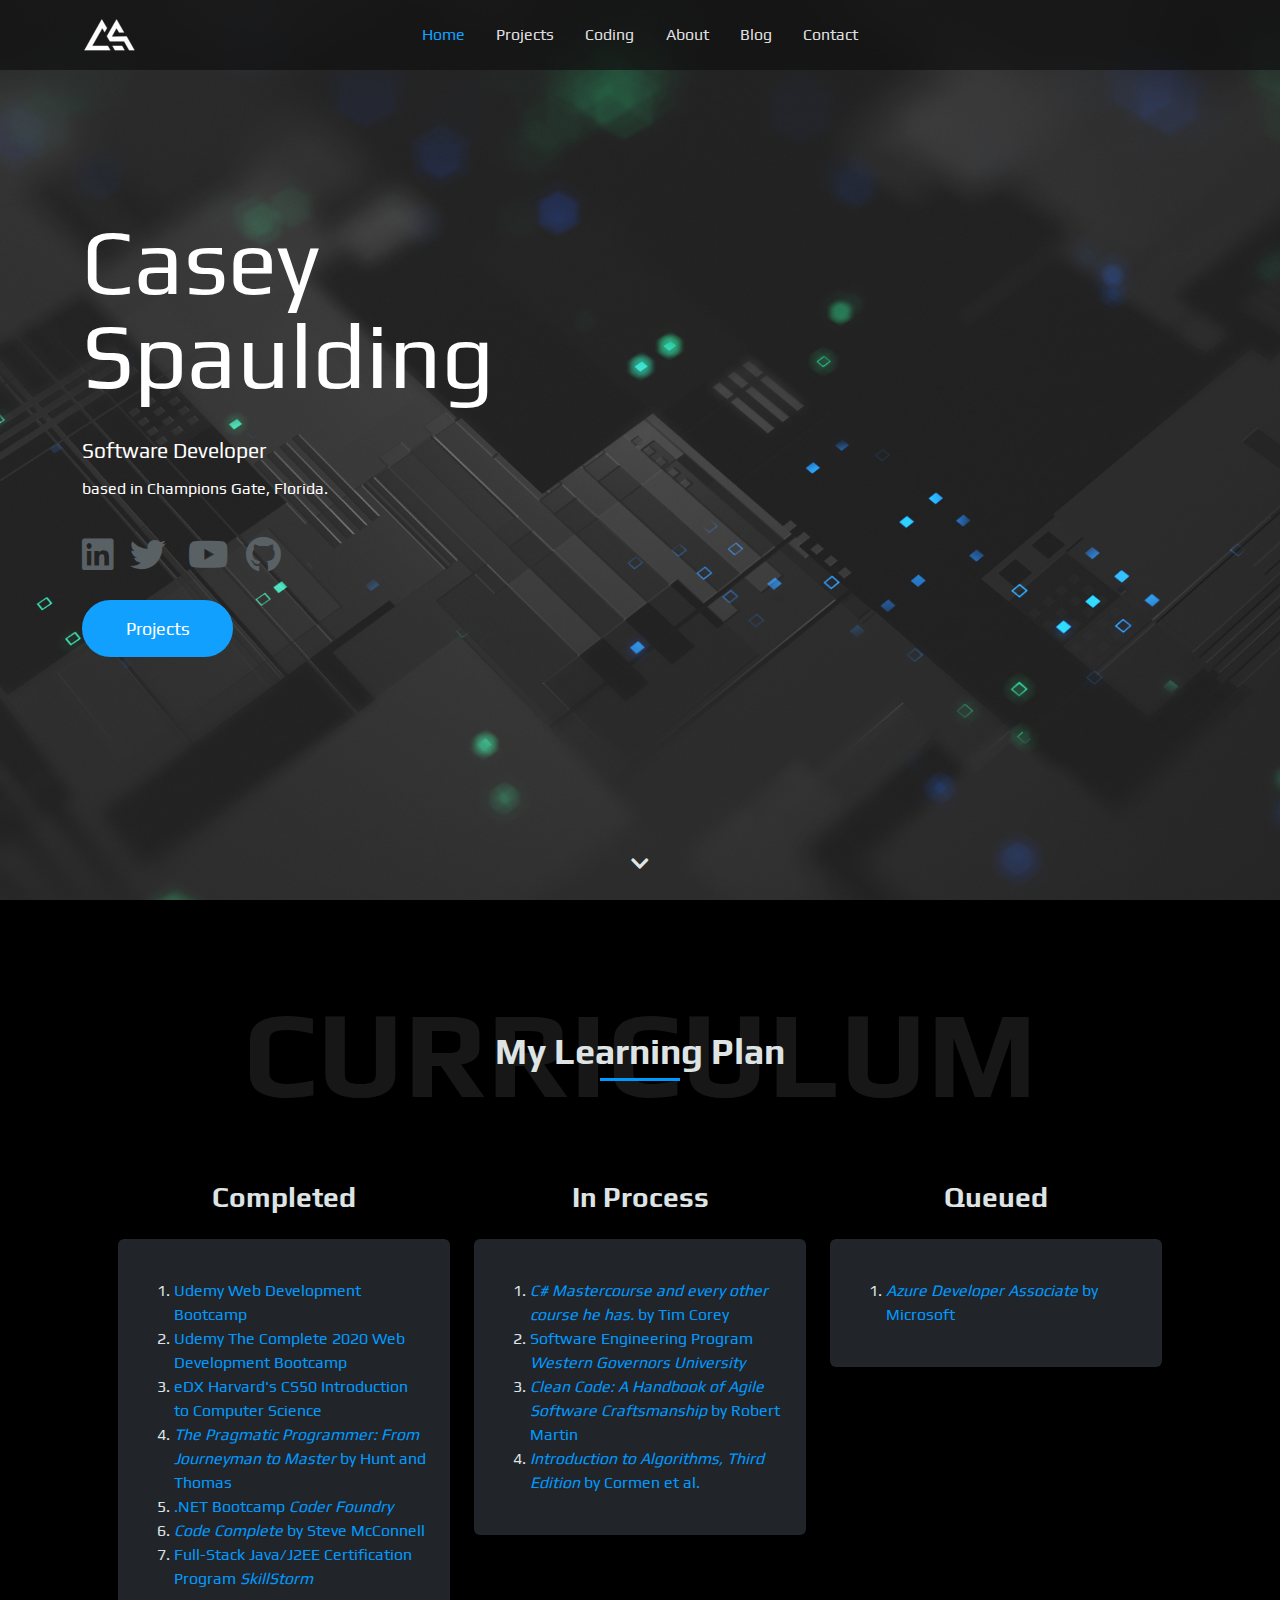
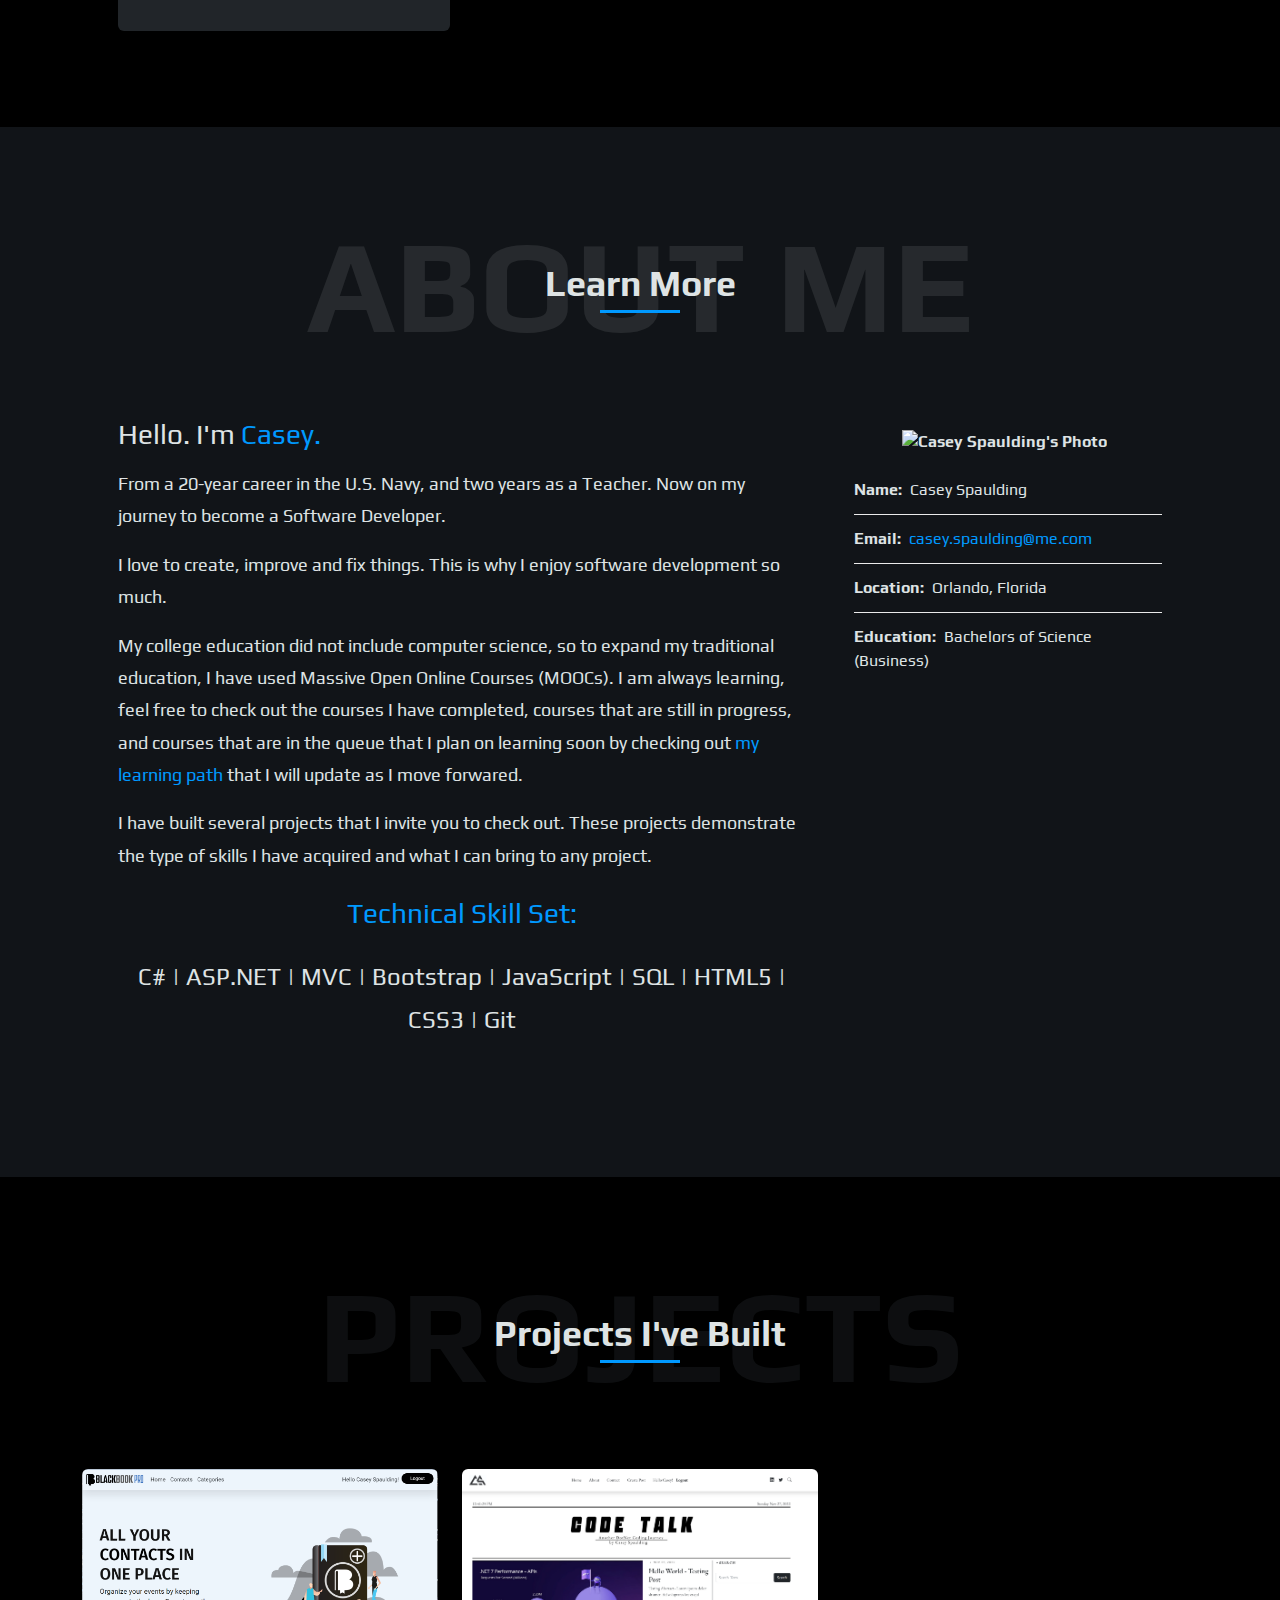
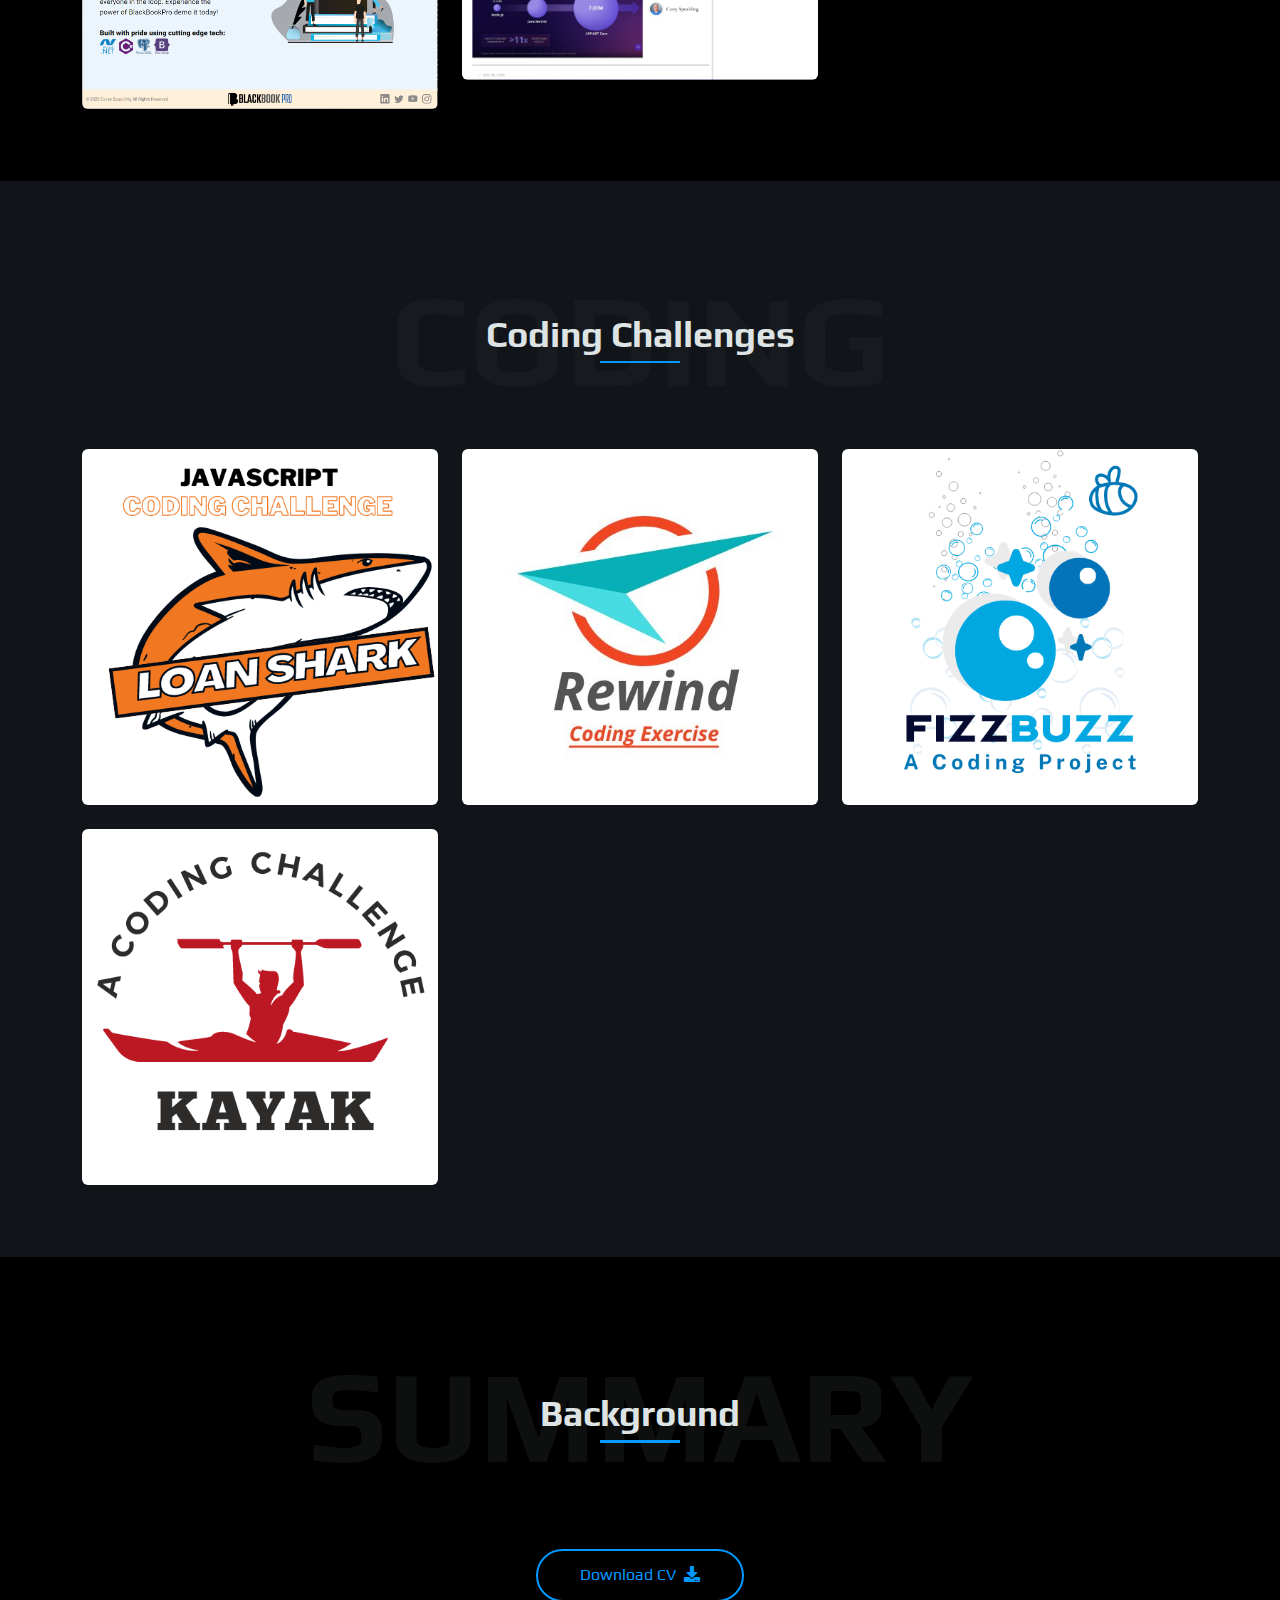
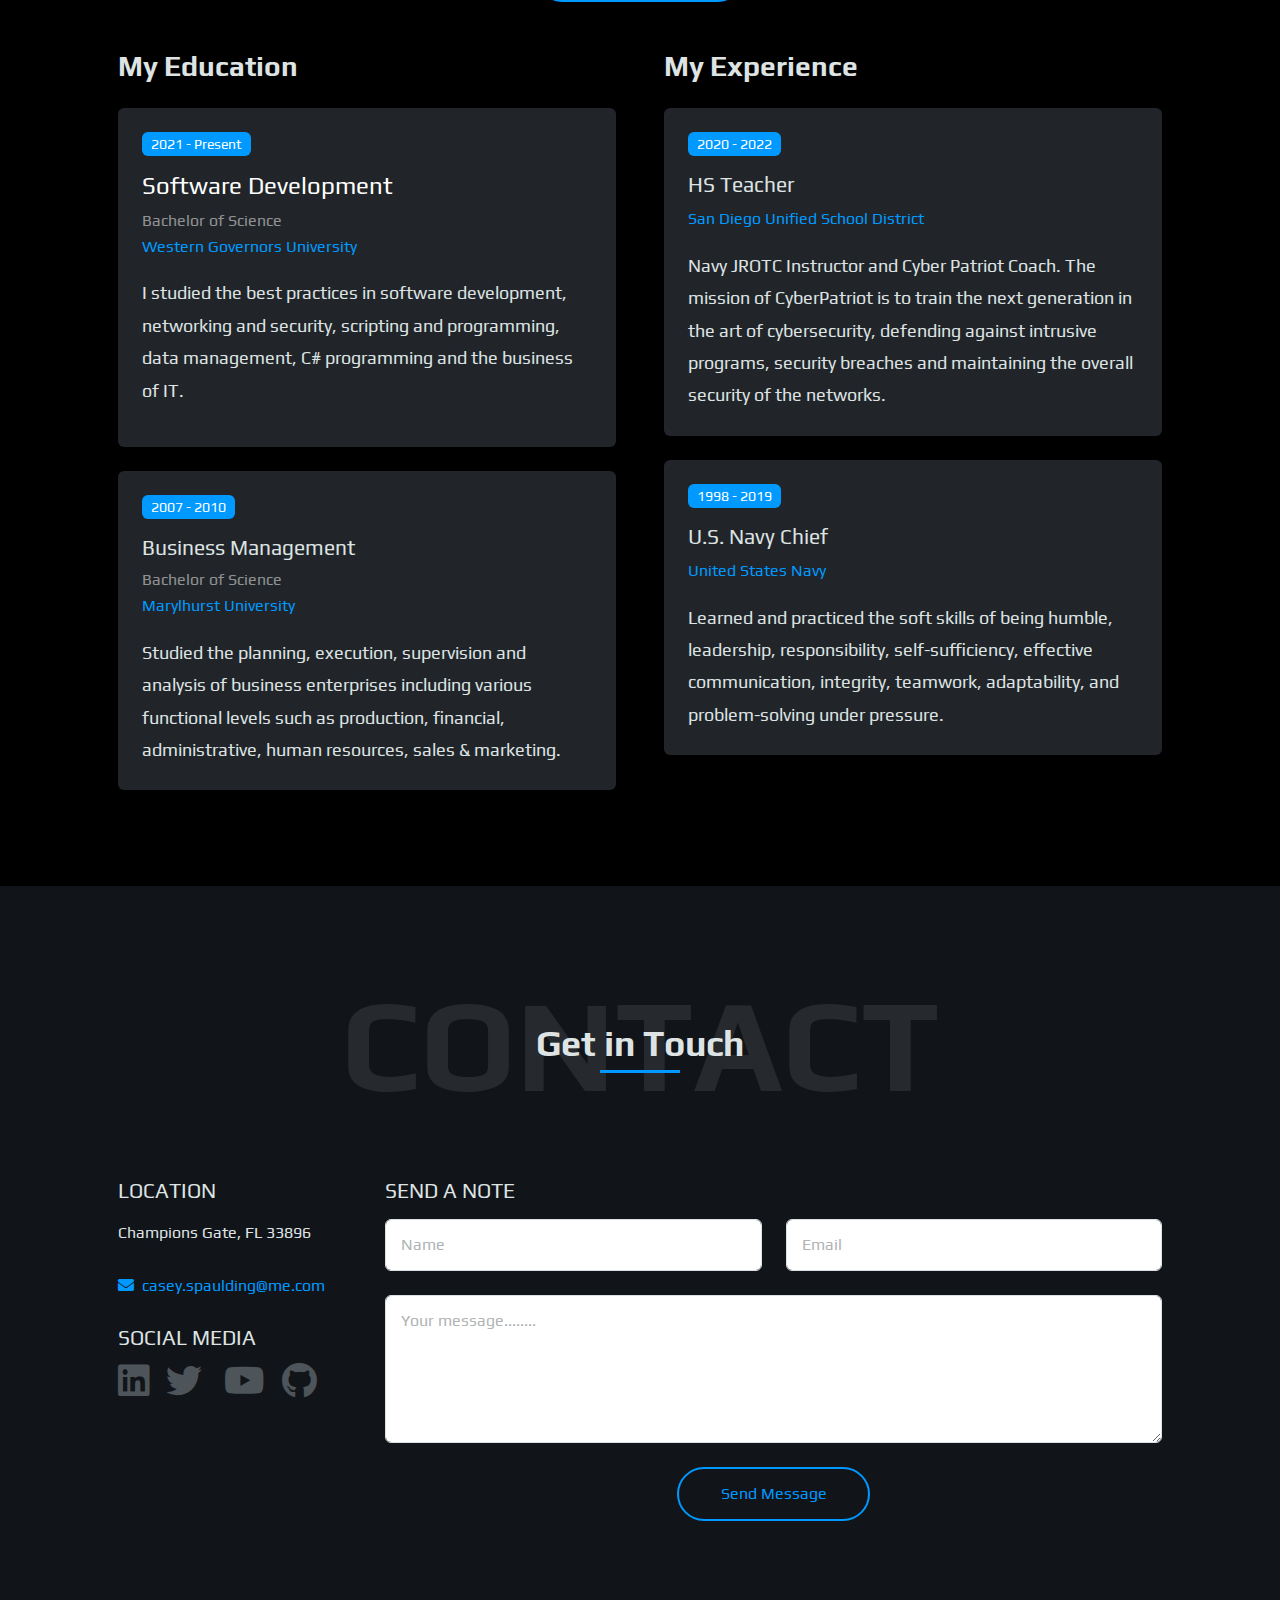
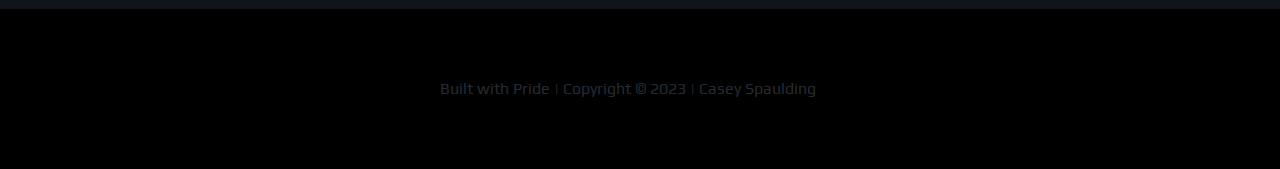
==== commit 699c3470: "more edit to learing" ====
--- a/index.html
+++ b/index.html
@@ -173,7 +173,7 @@
 
                   <li class="text-light"><a href="https://www.oreilly.com/library/view/clean-code/9780136083238/" class="curriculum__link" target="_blank" rel="noopener noreferrer"><cite>Clean Code: A Handbook of Agile Software Craftsmanship</cite> by Robert Martin</a></li>
 
-                  <li class="text-light"><a href="https://www.iamtimcorey.com/courses/csharpmastercourse.html" target="_blank" rel="noopener noreferrer"><cite>C# Mastercourse</cite> by Tim Corey</a></li>
+                  
 
                   <li class="text-light"><a href="https://mitpress.mit.edu/books/introduction-algorithms-third-edition" target="_blank" rel="noopener noreferrer"><cite>Introduction to Algorithms, Third Edition</cite> by Cormen et al. </a></li>
 
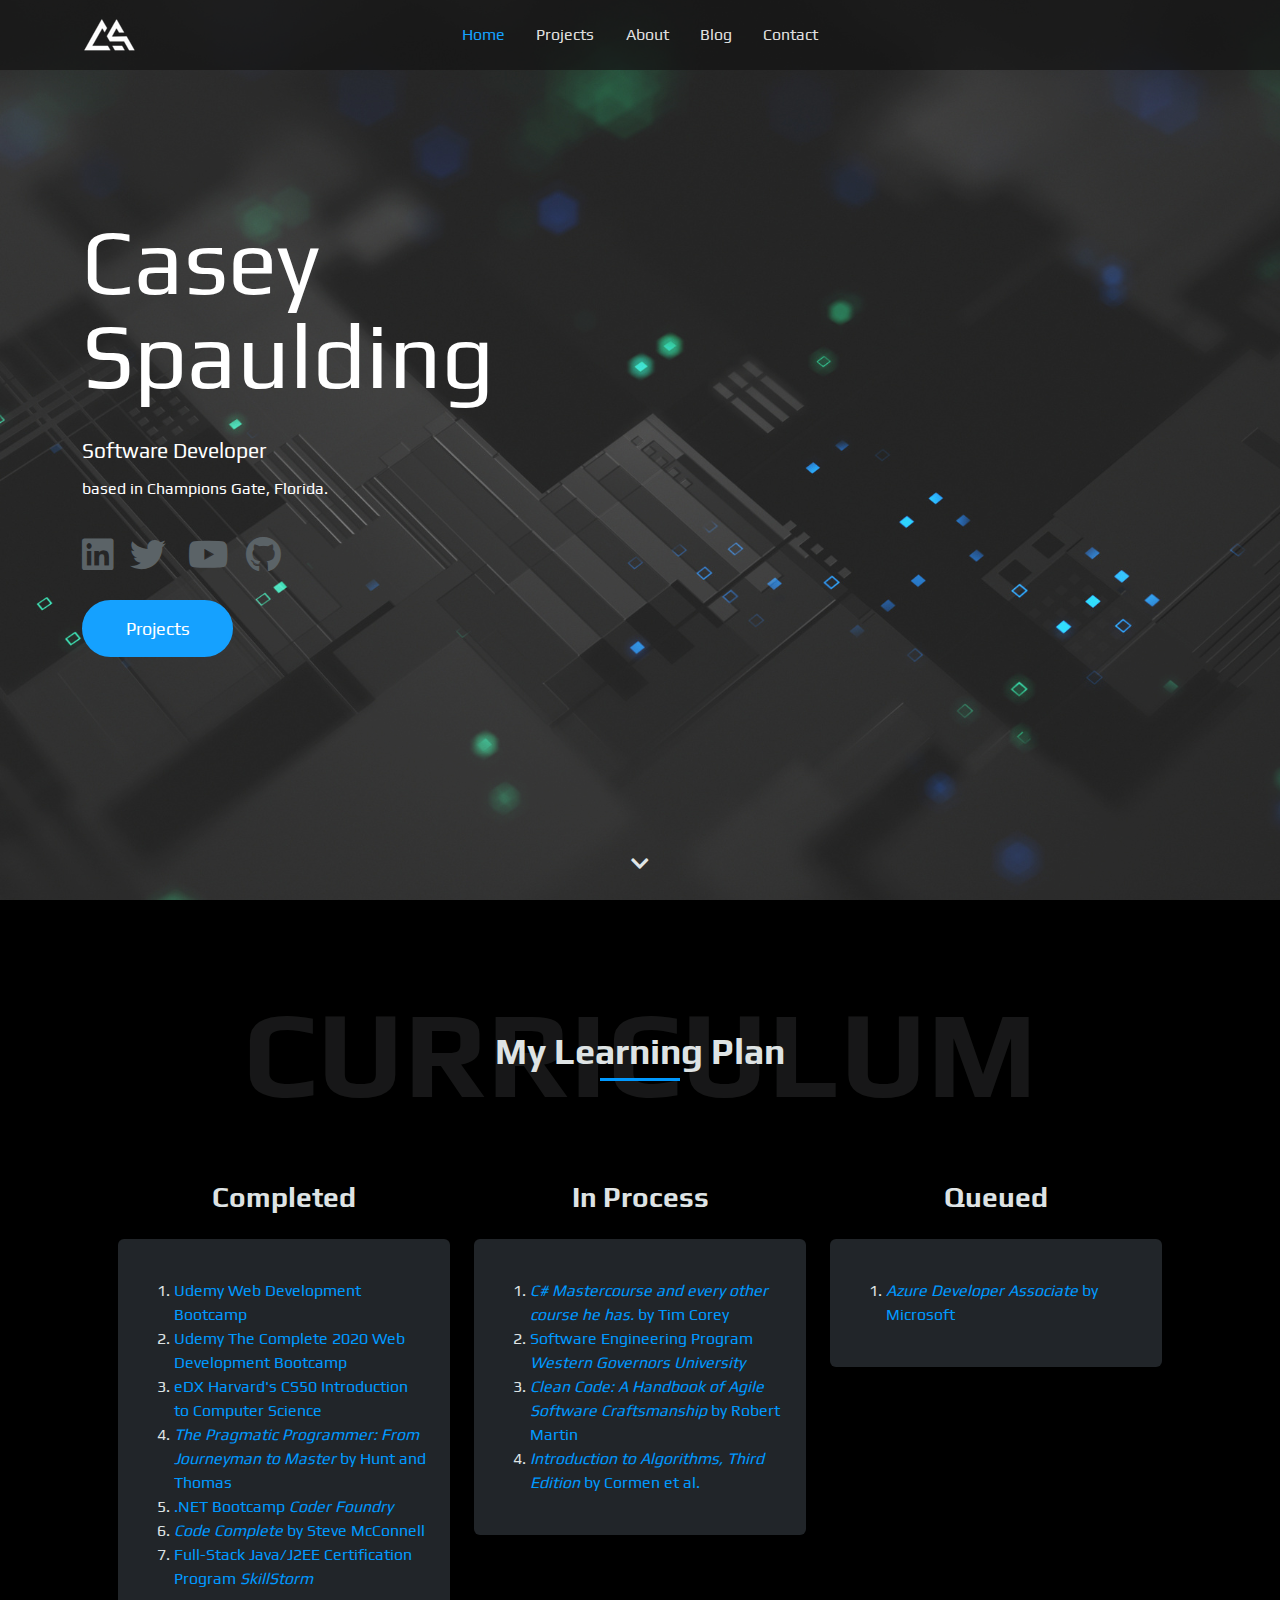
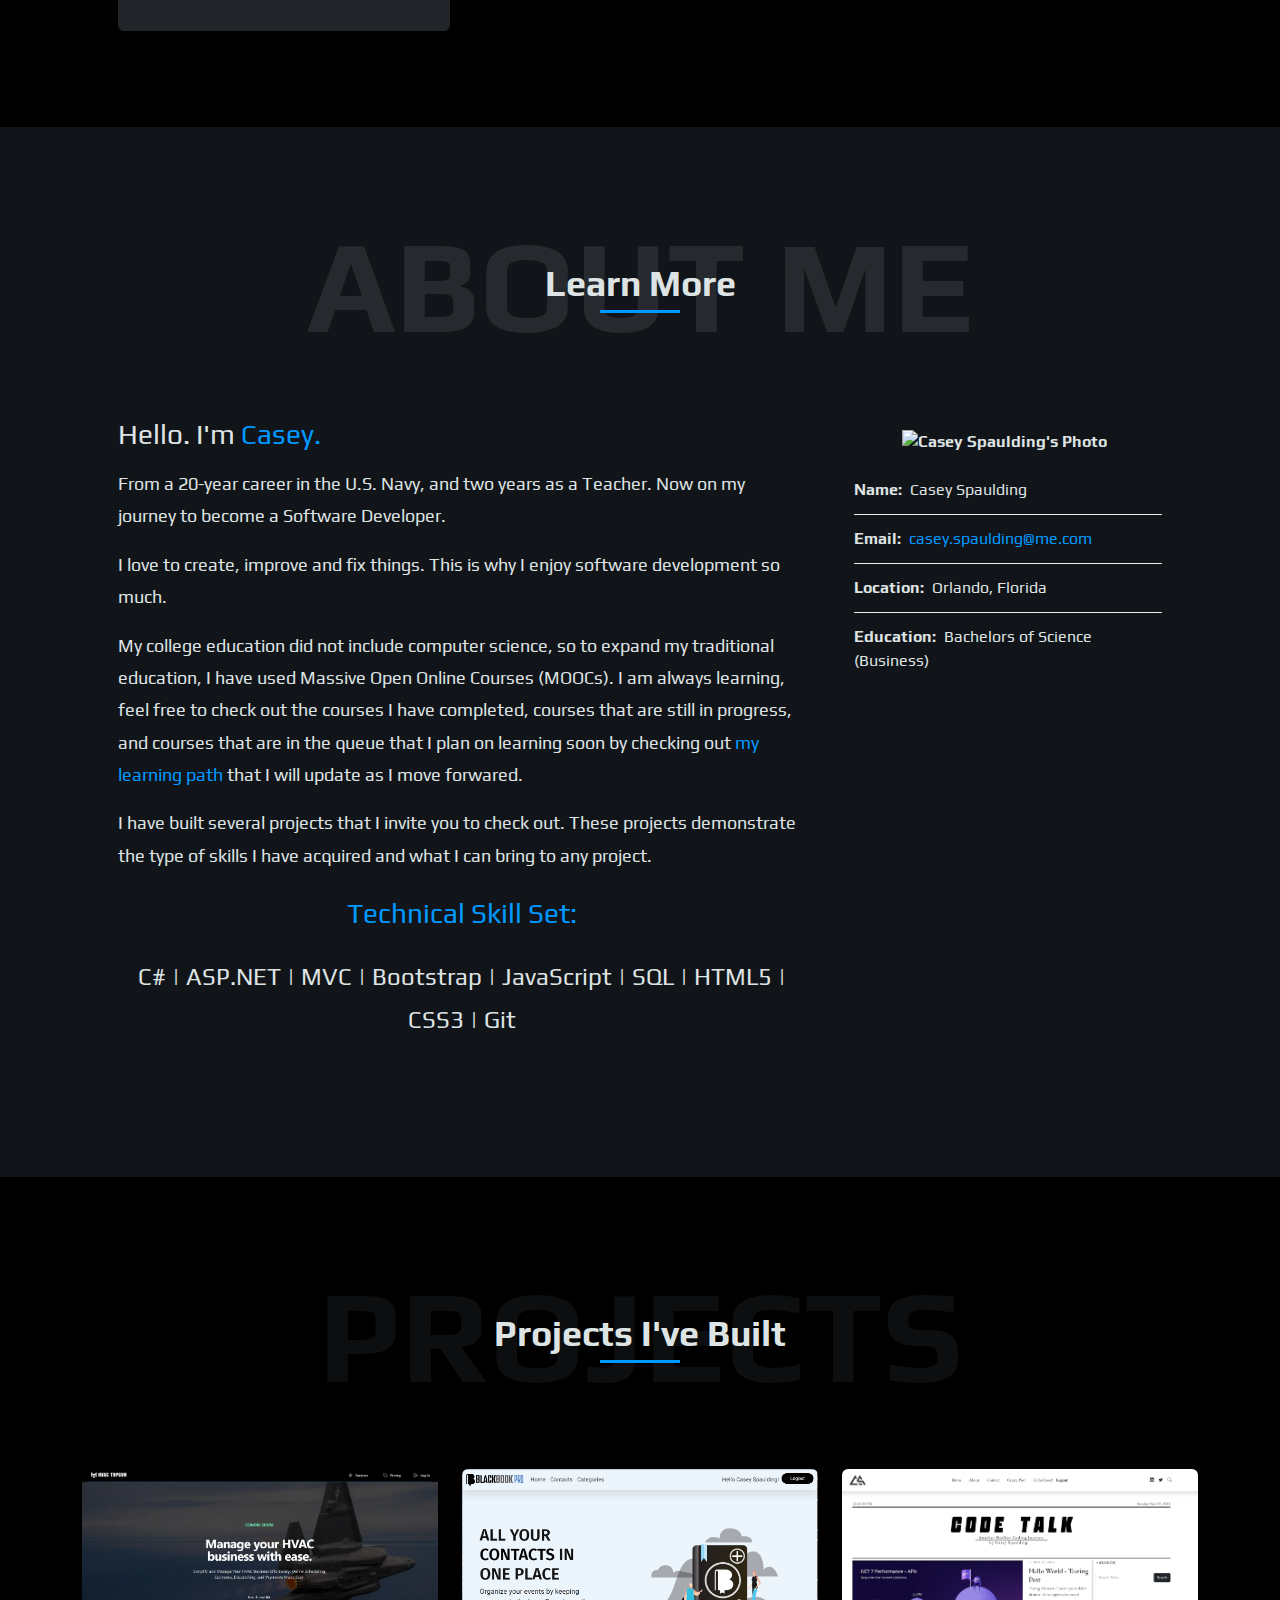
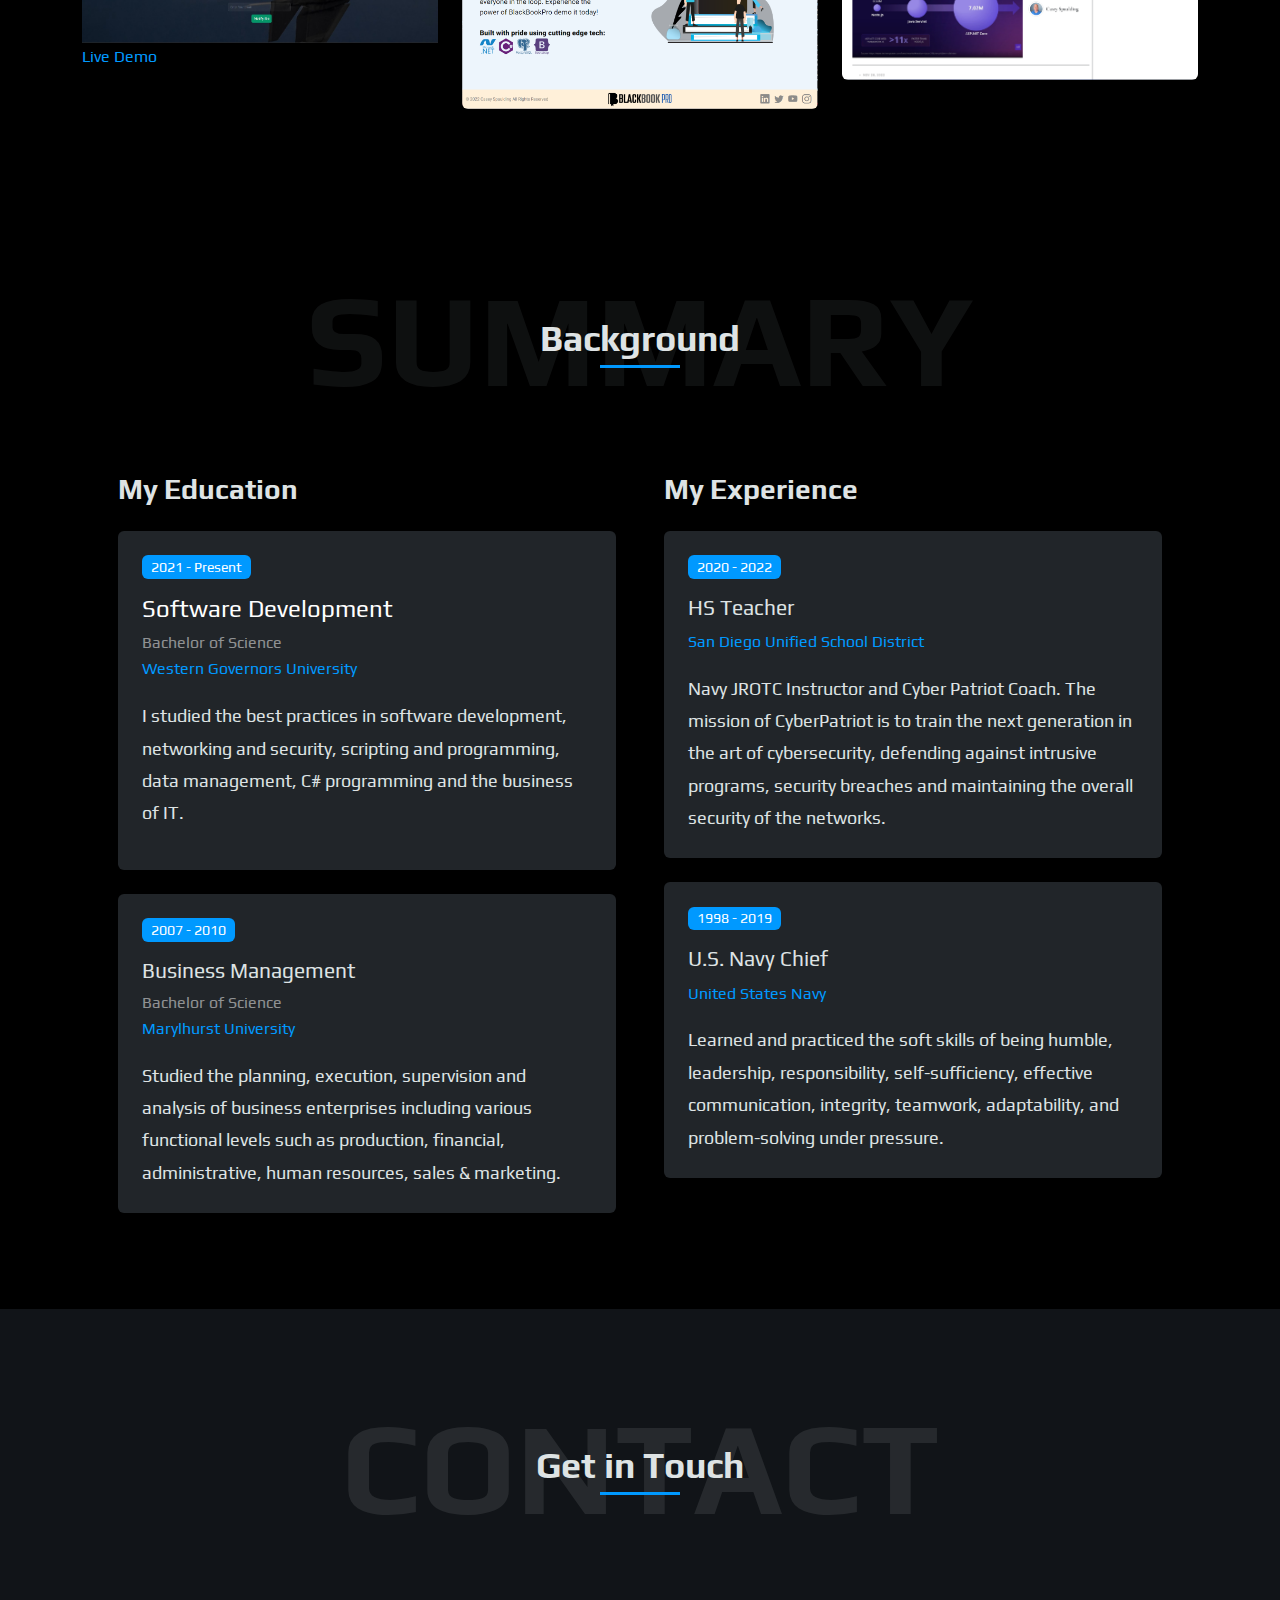
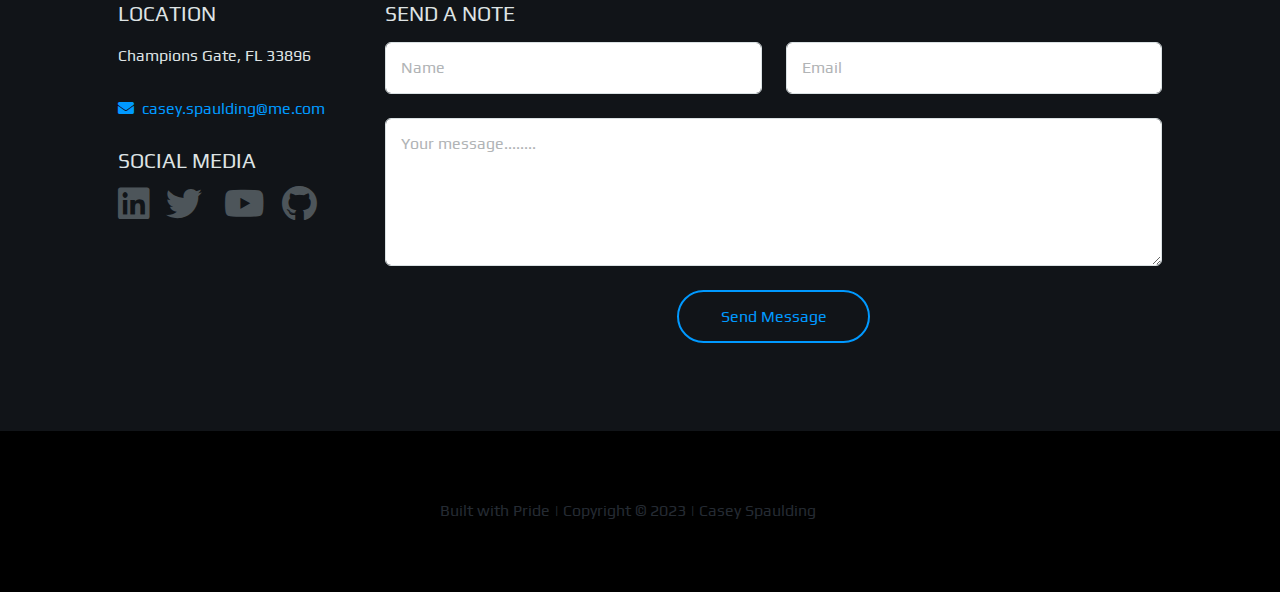
==== commit 0bd63848: "updated" ====
--- a/index.html
+++ b/index.html
@@ -1,262 +1,321 @@
 <!DOCTYPE html>
 <html lang="en">
+
 <head>
-<meta charset="UTF-8" />
-<meta http-equiv="X-UA-Compatible" content="IE=edge">
-<meta name="viewport" content="width=device-width, initial-scale=1">
-<title>Casey Spaulding - Personal Portfolio</title>
-
-<meta name="author" content="Casey Spaulding">
-
-<meta name="description" content="Personal web development portfolio for Casey Spaulding">
-<meta name="keyword" content="portfolio, casey spaulding, developer">
-<!-- Open Graph Markup -->
-<meta property="og:image" content="https://caseyspaulding.com/images/logoSM.png" />
-<meta property="og:title" content="Casey Spaulding | Web Developer Portfolio"/>
-<meta property="og:description" content="Personal web development portfolio for Casey Spaulding" />
-<meta property="og:url" content="https://caseyspaulding.com/" />
-<meta property="og:type" content="website" />
-
-<!-- Web Fonts -->
-<link rel="preconnect" href="https://fonts.googleapis.com">
-<link rel="preconnect" href="https://fonts.gstatic.com" crossorigin>
-<link href="https://fonts.googleapis.com/css2?family=Audiowide&family=Play:wght@400;700&display=swap" rel="stylesheet">
-<!-- Stylesheet
+  <meta charset="UTF-8" />
+  <meta http-equiv="X-UA-Compatible" content="IE=edge">
+  <meta name="viewport" content="width=device-width, initial-scale=1">
+  <title>Casey Spaulding - Personal Portfolio</title>
+
+  <meta name="author" content="Casey Spaulding">
+
+  <meta name="description" content="Personal web development portfolio for Casey Spaulding">
+  <meta name="keyword" content="portfolio, casey spaulding, developer">
+  <!-- Open Graph Markup -->
+  <meta property="og:image" content="https://caseyspaulding.com/images/logoSM.png" />
+  <meta property="og:title" content="Casey Spaulding | Web Developer Portfolio" />
+  <meta property="og:description" content="Personal web development portfolio for Casey Spaulding" />
+  <meta property="og:url" content="https://caseyspaulding.com/" />
+  <meta property="og:type" content="website" />
+
+  <!-- Web Fonts -->
+  <link rel="preconnect" href="https://fonts.googleapis.com">
+  <link rel="preconnect" href="https://fonts.gstatic.com" crossorigin>
+  <link href="https://fonts.googleapis.com/css2?family=Audiowide&family=Play:wght@400;700&display=swap"
+    rel="stylesheet">
+  <!-- Stylesheet
 ============================== -->
-<!-- Bootstrap -->
-<link rel="stylesheet" type="text/css" href="vendor/bootstrap/css/bootstrap.min.css" />
-<!-- Font Awesome Icon -->
-<link rel="stylesheet" type="text/css" href="vendor/font-awesome/css/all.min.css" />
-<!-- Owl Carousel -->
-<link rel="stylesheet" type="text/css" href="vendor/owl.carousel/assets/owl.carousel.min.css" />
-<!-- Magnific Popup -->
-<link rel="stylesheet" type="text/css" href="vendor/magnific-popup/magnific-popup.min.css" />
-<!-- Custom Stylesheet -->
-<link rel="stylesheet" type="text/css" href="css/stylesheet.css" />
-<!-- Here goes your Colors Css -->
-<link rel="stylesheet" type="text/css" href="css/color-blue.css" />
-
-<!-- FAVICON
+  <!-- Bootstrap -->
+  <link rel="stylesheet" type="text/css" href="vendor/bootstrap/css/bootstrap.min.css" />
+  <!-- Font Awesome Icon -->
+  <link rel="stylesheet" type="text/css" href="vendor/font-awesome/css/all.min.css" />
+  <!-- Owl Carousel -->
+  <link rel="stylesheet" type="text/css" href="vendor/owl.carousel/assets/owl.carousel.min.css" />
+  <!-- Magnific Popup -->
+  <link rel="stylesheet" type="text/css" href="vendor/magnific-popup/magnific-popup.min.css" />
+  <!-- Custom Stylesheet -->
+  <link rel="stylesheet" type="text/css" href="css/stylesheet.css" />
+  <!-- Here goes your Colors Css -->
+  <link rel="stylesheet" type="text/css" href="css/color-blue.css" />
+
+  <!-- FAVICON
 ============================== -->
-<link rel="apple-touch-icon" sizes="180x180" href="/images/apple-touch-icon.png">
-<link rel="icon" type="image/png" sizes="32x32" href="/images/favicon-32x32.png">
-<link rel="icon" type="image/png" sizes="16x16" href="/images/favicon-16x16.png">
-<link rel="manifest" href="/images/site.webmanifest">
-<link rel="mask-icon" href="/images/safari-pinned-tab.svg" color="#5bbad5">
-<link rel="shortcut icon" href="/images/favicon.ico">
-<meta name="msapplication-TileColor" content="#da532c">
-<meta name="msapplication-config" content="/images/browserconfig.xml">
-<meta name="theme-color" content="#ffffff">
+  <link rel="apple-touch-icon" sizes="180x180" href="/images/apple-touch-icon.png">
+  <link rel="icon" type="image/png" sizes="32x32" href="/images/favicon-32x32.png">
+  <link rel="icon" type="image/png" sizes="16x16" href="/images/favicon-16x16.png">
+  <link rel="manifest" href="/images/site.webmanifest">
+  <link rel="mask-icon" href="/images/safari-pinned-tab.svg" color="#5bbad5">
+  <link rel="shortcut icon" href="/images/favicon.ico">
+  <meta name="msapplication-TileColor" content="#da532c">
+  <meta name="msapplication-config" content="/images/browserconfig.xml">
+  <meta name="theme-color" content="#ffffff">
 </head>
 
 <body data-bs-spy="scroll" data-bs-target="#header-nav" data-bs-offset="0">
 
-<!-- Preloader -->
-<div class="preloader">
-  <div class="lds-ellipsis">
-    <div></div>
-    <div></div>
-    <div></div>
-    <div></div>
+  <!-- Preloader -->
+  <div class="preloader">
+    <div class="lds-ellipsis">
+      <div></div>
+      <div></div>
+      <div></div>
+      <div></div>
+    </div>
   </div>
-</div>
-<!-- Preloader End --> 
-
-<!-- Document Wrapper   
+  <!-- Preloader End -->
+
+  <!-- Document Wrapper   
 =============================== -->
-<div id="main-wrapper"> 
-  <!-- Header
+  <div id="main-wrapper">
+    <!-- Header
   ============================ -->
-  <header id="header" class="sticky-top-slide"> 
-    <!-- Navbar -->
-    <nav class="primary-menu navbar border-0 navbar-expand-lg navbar-dark bg-black bg-opacity-75">
-      <div class="container pl-lg-4">
-        <div class="col-lg-2"> 
-          <!-- Logo --> 
-          <a class="logo" href="index.html" title="Casey Spaulding Logo"> <img src="images/topLogo2.png" alt="Casey Spaulding Logo"/> </a> 
-          <!-- Logo End --> 
-        </div>
-        <div class="col col-lg-8 navbar-accordion">
-          <button class="navbar-toggler ms-auto" type="button" data-bs-toggle="collapse" data-bs-target="#header-nav"><span></span><span></span><span></span></button>
-          <div id="header-nav" class="collapse navbar-collapse justify-content-center">
-            <ul class="navbar-nav">
-              <li class="nav-item"><a class="nav-link smooth-scroll active" href="#home">Home</a></li>
-              <li class="nav-item"><a class="nav-link smooth-scroll" href="#portfolio">Projects</a></li>
-              <li class="nav-item"><a class="nav-link smooth-scroll" href="#codingChallenges">Coding</a></li>
-              <li class="nav-item"><a class="nav-link smooth-scroll" 	href="#about">About</a></li>
-              
-              
-              <li class="nav-item"><a class="" href="https://www.codetalk.blog/">Blog</a></li>
-              <!--<li class="nav-item"><a class="nav-link smooth-scroll" href="#testimonial">Client</a></li> -->
-              <li class="nav-item"><a class="nav-link smooth-scroll" href="#contact">Contact</a></li>
+    <header id="header" class="sticky-top-slide">
+      <!-- Navbar -->
+      <nav class="primary-menu navbar border-0 navbar-expand-lg navbar-dark bg-black bg-opacity-75">
+        <div class="container pl-lg-4">
+          <div class="col-lg-2">
+            <!-- Logo -->
+            <a class="logo" href="index.html" title="Casey Spaulding Logo"> <img src="images/topLogo2.png"
+                alt="Casey Spaulding Logo" /> </a>
+            <!-- Logo End -->
+          </div>
+          <div class="col col-lg-8 navbar-accordion">
+            <button class="navbar-toggler ms-auto" type="button" data-bs-toggle="collapse"
+              data-bs-target="#header-nav"><span></span><span></span><span></span></button>
+            <div id="header-nav" class="collapse navbar-collapse justify-content-center">
+              <ul class="navbar-nav">
+                <li class="nav-item"><a class="nav-link smooth-scroll active" href="#home">Home</a></li>
+                <li class="nav-item"><a class="nav-link smooth-scroll" href="#portfolio">Projects</a></li>
+ 
+                <li class="nav-item"><a class="nav-link smooth-scroll" href="#about">About</a></li>
+
+
+                <li class="nav-item"><a class="" href="https://www.codetalk.blog/">Blog</a></li>
+                <!--<li class="nav-item"><a class="nav-link smooth-scroll" href="#testimonial">Client</a></li> -->
+                <li class="nav-item"><a class="nav-link smooth-scroll" href="#contact">Contact</a></li>
+              </ul>
+            </div>
+          </div>
+          <div class="col-auto col-lg-2 d-flex justify-content-end">
+            <ul class="social-icons social-icons-dark">
+              <!--SOCIAL ICON LINKS NAV BAR-->
             </ul>
           </div>
         </div>
-        <div class="col-auto col-lg-2 d-flex justify-content-end">
-          <ul class="social-icons social-icons-dark">
-            <!--SOCIAL ICON LINKS NAV BAR-->
-          </ul>
-        </div>
-      </div>
-    </nav>
-    <!-- Navbar End --> 
-  </header>
-  <!-- Header End --> 
-		
-  <!-- Content
+      </nav>
+      <!-- Navbar End -->
+    </header>
+    <!-- Header End -->
+
+    <!-- Content
   ============================================= -->
-  <div id="content" role="main"> 
-    
-    <!-- Intro
+    <div id="content" role="main">
+
+      <!-- Intro
     ============================================= -->
-    <section id="home">
-      <div class="hero-wrap">
-        <div class="hero-mask"></div>
-        <div class="hero-mask bg-black"style="background-image:url(/images/background/techdarkbg.png);"></div>
-        <div class="hero-content section d-flex min-vh-100">
-          <div class="container my-auto">
-            <div class="row">
-              <div class="col-12 small text-white text-right">
-                <p class="small text-20 text-white ">Casey</p>
-                <p class="text-20 text-white">Spaulding</p>
-                <p class="big"></p>
-                <p class="text-5 fw-500 text-white mb-2 mb-md-3">Software Developer</p>
-                <p class="text-3 small fw-500 mb-2 mb-md-3"> </p>
-                <p class="small text-3 text-white mb-5">based in Champions Gate, Florida.</p><ul class=" text-white social-icons justify-content-left justify-content-md-start">
-                  <li class="social-icons-linkedin m-end"><a data-bs-toggle="tooltip" href="https://www.linkedin.com/in/caseyspaulding/" target="_blank" title="Linkedin"><i class="fab fa-linkedin fa-2x"></i></a></li>
-                  <li class="social-icons-twitter mx-3"><a data-bs-toggle="tooltip" href="https://twitter.com/caseyspauldingg/" target="_blank" title="Twitter"><i class="fab fa-twitter fa-2x"></i></a></li>
-                  <li class="social-icons-youtube mx-3"><a data-bs-toggle="tooltip" href="https://www.youtube.com/channel/UC5bLstR32GMs08BsNu_s5xg" target="_blank" title="YouTube"><i class="fab fa-youtube fa-2x"></i></a></li>
-                  <li class="social-icons-github mx-3 mb-2"><a data-bs-toggle="tooltip" href="http://www.github.com/caseyspaulding/" target="_blank" title="GitHub"><i class="fab fa-github fa-2x"></i></a></li>
+      <section id="home">
+        <div class="hero-wrap">
+          <div class="hero-mask"></div>
+          <div class="hero-mask bg-black" style="background-image:url(/images/background/techdarkbg.png);"></div>
+          <div class="hero-content section d-flex min-vh-100">
+            <div class="container my-auto">
+              <div class="row">
+                <div class="col-12 small text-white text-right">
+                  <p class="small text-20 text-white ">Casey</p>
+                  <p class="text-20 text-white">Spaulding</p>
+                  <p class="big"></p>
+                  <p class="text-5 fw-500 text-white mb-2 mb-md-3">Software Developer</p>
+                  <p class="text-3 small fw-500 mb-2 mb-md-3"> </p>
+                  <p class="small text-3 text-white mb-5">based in Champions Gate, Florida.</p>
+                  <ul class=" text-white social-icons justify-content-left justify-content-md-start">
+                    <li class="social-icons-linkedin m-end"><a data-bs-toggle="tooltip"
+                        href="https://www.linkedin.com/in/caseyspaulding/" target="_blank" title="Linkedin"><i
+                          class="fab fa-linkedin fa-2x"></i></a></li>
+                    <li class="social-icons-twitter mx-3"><a data-bs-toggle="tooltip"
+                        href="https://twitter.com/caseyspauldingg/" target="_blank" title="Twitter"><i
+                          class="fab fa-twitter fa-2x"></i></a></li>
+                    <li class="social-icons-youtube mx-3"><a data-bs-toggle="tooltip"
+                        href="https://www.youtube.com/channel/UC5bLstR32GMs08BsNu_s5xg" target="_blank"
+                        title="YouTube"><i class="fab fa-youtube fa-2x"></i></a></li>
+                    <li class="social-icons-github mx-3 mb-2"><a data-bs-toggle="tooltip"
+                        href="http://www.github.com/caseyspaulding/" target="_blank" title="GitHub"><i
+                          class="fab fa-github fa-2x"></i></a></li>
+                  </ul>
+                  <a href="#portfolio"
+                    class="btn font-weight-bold text-4 btn-primary rounded-pill shadow-none smooth-scroll mt-4">Projects</a>
+                </div>
+              </div>
+            </div>
+            <a href="#about" class="scroll-down-arrow text-light smooth-scroll"><span class="animated"><i
+                  class="fa fa-chevron-down"></i></span></a>
+          </div>
+        </div>
+      </section>
+      <!-- Intro end -->
+      <!-- About
+    ============================================= -->
+      <section id="learningpath" class="section bg-black">
+        <div class="container px-lg-5">
+          <div id="learningpath" class="position-relative d-flex text-center mb-5">
+            <h2 class="text-23 text-light opacity-1 text-uppercase fw-600 w-100 mb-0">Curriculum</h2>
+            <p class="text-9 text-light fw-600 position-absolute w-100 align-self-center lh-base mb-0">My Learning
+              Plan<span class="heading-separator-line border-bottom border-3 border-primary d-block mx-auto"></span>
+            </p>
+          </div>
+          <div class="row">
+            <div class="col-lg-4 col-md-6">
+              <h2 class="text-7 text-light fw-600 mb-4 text-center">Completed</h2>
+              <div class="bg-dark-1 rounded p-4 mb-4">
+                <p class="text-4 text-light">
+                <ol>
+                  <li class="text-light"><a href="https://www.udemy.com/course/the-web-developer-bootcamp/"
+                      target="_blank" rel="noopener noreferrer">Udemy Web Development Bootcamp</a></li>
+                  <li class="text-light"><a href="https://www.udemy.com/course/the-complete-web-development-bootcamp/"
+                      target="_blank" rel="noopener noreferrer">Udemy The Complete 2020 Web Development Bootcamp</a>
+                  </li>
+                  <li class="text-light"><a href="https://www.edx.org/course/cs50s-introduction-to-computer-science"
+                      target="_blank" rel="noopener noreferrer">eDX Harvard's CS50 Introduction to Computer Science</a>
+                  </li>
+                  <li class="text-light"><a
+                      href="https://www.oreilly.com/library/view/the-pragmatic-programmer/020161622X/" target="_blank"
+                      rel="noopener noreferrer"><cite>The Pragmatic Programmer: From Journeyman to Master</cite> by Hunt
+                      and Thomas</a></li>
+                  <li class="text-light"><a href="https://learn.coderfoundry.com/" target="_blank"
+                      rel="noopener noreferrer">.NET Bootcamp <cite>Coder Foundry</cite></li></a>
+                  <li class="text-light"><a href="https://www.oreilly.com/library/view/code-complete-second/0735619670/"
+                      target="_blank" rel="noopener noreferrer"><cite>Code Complete</cite> by Steve McConnell</a></li>
+                  <li class="text-light"><a href="https://skillstorm.com/vet-tec/" target="_blank"
+                      rel="noopener noreferrer">Full-Stack Java/J2EE Certification Program <cite>SkillStorm</cite></li>
+                  </a>
+                </ol>
+                </p>
+
+              </div>
+            </div>
+            <div class="col-lg-4 col-md-6">
+              <h2 class="text-7 text-light fw-600 mb-4 text-center">In Process</h2>
+              <div class="bg-dark-1 rounded p-4 mb-4">
+                <p class="text-4 text-light">
+                <ol>
+
+                  <li class="text-light"><a href="https://www.iamtimcorey.com/allcourses/" target="_blank"
+                      rel="noopener noreferrer"><cite>C# Mastercourse and every other course he has. </cite> by Tim
+                      Corey</a></li>
+
+                  <li class="text-light"><a
+                      href="https://www.wgu.edu/online-it-degrees/software-development-bachelors-program.html"
+                      target="_blank" rel="noopener noreferrer">Software Engineering Program <cite>Western Governors
+                        University</cite></li></a>
+
+                  <li class="text-light"><a href="https://www.oreilly.com/library/view/clean-code/9780136083238/"
+                      class="curriculum__link" target="_blank" rel="noopener noreferrer"><cite>Clean Code: A Handbook of
+                        Agile Software Craftsmanship</cite> by Robert Martin</a></li>
+
+
+
+                  <li class="text-light"><a href="https://mitpress.mit.edu/books/introduction-algorithms-third-edition"
+                      target="_blank" rel="noopener noreferrer"><cite>Introduction to Algorithms, Third Edition</cite>
+                      by Cormen et al. </a></li>
+
+
+                </ol>
+                </p>
+              </div>
+            </div>
+            <div class="col-lg-4 col-md-6">
+              <h2 class="text-7 text-light fw-600 mb-4 text-center">Queued</h2>
+              <div class="bg-dark-1 rounded p-4 mb-4">
+
+                <p class="text-4 text-light">
+                <ol>
+                  <li class="text-light"><a href="https://learn.microsoft.com/en-us/certifications/azure-developer/"
+                      target="_blank" rel="noopener noreferrer"><cite>Azure Developer Associate</cite> by Microsoft</a>
+                  </li>
+
+
+
+
+                </ol>
+                </p>
+              </div>
+            </div>
+          </div>
+      </section>
+      <section id="about" class="section bg-dark">
+        <div class="container px-lg-5">
+          <!-- Heading -->
+          <div class="position-relative d-flex text-center mb-5">
+            <h2 class="text-24 text-light opacity-1 text-uppercase fw-600 w-100 mb-0">About Me</h2>
+            <p class="text-9 text-light fw-600 position-absolute w-100 align-self-center lh-base mb-0">Learn More<span
+                class="heading-separator-line border-bottom border-3 border-primary d-block mx-auto"></span> </p>
+          </div>
+          <!-- Heading end-->
+
+          <div class="row gy-5">
+            <div class="col-lg-7 col-xl-8 text-lg-start">
+              <h2 class="text-7 text-light fw-550 mb-3"> Hello. I'm <span class="text-7 text-primary">Casey. </span>
+              </h2>
+              <p class="text-4 text-light">From a 20-year career in the U.S. Navy, and two years as a Teacher. Now on my
+                journey to become a Software Developer. </p>
+              <p class="text-4 text-light"> I love to create, improve and fix things. This is why I enjoy software
+                development so much.
+              <p class="text-4 text-light">My college education did not include computer science, so to expand my
+                traditional education, I have used Massive Open Online Courses (MOOCs). I am always learning, feel free
+                to check out the courses I have completed, courses that are still in progress, and courses that are in
+                the queue that I plan on learning soon by checking out <a class="smooth-scroll active"
+                  href="#learningpath">my learning path </a>that I will update as I move forwared. </p>
+              <p class="text-4 text-light">I have built several projects that I invite you to check out. These projects
+                demonstrate the type of skills I have acquired and what I can bring to any project. </p>
+              <p class="text-7 text-center text-light"><span class="text-primary">Technical Skill Set:</span></p>
+              <p class="text-6 text-center text-light">C# | ASP.NET | MVC | Bootstrap | JavaScript | SQL | HTML5 | CSS3
+                | Git</p>
+            </div>
+            <div class="col-lg-5 col-xl-4">
+              <div class="ps-lg-4">
+                <ul class="list-style-2">
+                  <li class="text-light text-center border-0"><span class="fw-600 me-2"><img
+                        src="images/profileCasey.png" height="250" alt="Casey Spaulding's Photo"></span></li>
+                  <li class="text-light text-right "><span class="fw-600 me-2">Name:</span>Casey Spaulding</li>
+                  <li class="text-light"><span class="fw-600 me-2">Email:</span><a
+                      href="mailto:casey.spaulding@outlook.com">casey.spaulding@me.com</a></li>
+                  <li class="text-light"><span class="fw-600 me-2">Location:</span>Orlando, Florida</li>
+                  <li class="text-light border-0"><span class="fw-600 me-2">Education:</span>Bachelors of Science
+                    (Business)</li>
                 </ul>
-				<a href="#portfolio" class="btn font-weight-bold text-4 btn-primary rounded-pill shadow-none smooth-scroll mt-4">Projects</a>
-              </div>
-            </div>
-          </div>
-          <a href="#about" class="scroll-down-arrow text-light smooth-scroll"><span class="animated"><i class="fa fa-chevron-down"></i></span></a> </div>
-      </div>
-    </section>
-    <!-- Intro end --> 
-        <!-- About
+              </div>
+            </div>
+          </div>
+          <div class="brands-grid separator-border mt-5">
+
+          </div>
+        </div>
+      </section>
+
+      <!-- About end -->
+
+      <!-- Projects Portfolio
     ============================================= -->
-    <section id="learningpath" class="section bg-black">
-   <div class="container px-lg-5"> 
-      <div id="learningpath" class="position-relative d-flex text-center mb-5">
-         <h2 class="text-23 text-light opacity-1 text-uppercase fw-600 w-100 mb-0">Curriculum</h2>
-        <p class="text-9 text-light fw-600 position-absolute w-100 align-self-center lh-base mb-0">My Learning Plan<span class="heading-separator-line border-bottom border-3 border-primary d-block mx-auto"></span> </p>
-      </div>
-        <div class="row">
-          <div class="col-lg-4 col-md-6">
-            <h2 class="text-7 text-light fw-600 mb-4 text-center">Completed</h2>
-            <div class="bg-dark-1 rounded p-4 mb-4">
-              <p class="text-4 text-light"> 
-                <ol>
-                  <li class="text-light"><a href="https://www.udemy.com/course/the-web-developer-bootcamp/" target="_blank" rel="noopener noreferrer">Udemy Web Development Bootcamp</a></li>
-                  <li class="text-light"><a href="https://www.udemy.com/course/the-complete-web-development-bootcamp/" target="_blank" rel="noopener noreferrer">Udemy The Complete 2020 Web Development Bootcamp</a></li>
-                  <li class="text-light"><a href="https://www.edx.org/course/cs50s-introduction-to-computer-science" target="_blank" rel="noopener noreferrer">eDX Harvard's CS50 Introduction to Computer Science</a></li>
-                  <li class="text-light"><a href="https://www.oreilly.com/library/view/the-pragmatic-programmer/020161622X/"  target="_blank" rel="noopener noreferrer"><cite>The Pragmatic Programmer: From Journeyman to Master</cite> by Hunt and Thomas</a></li>
-                  <li class="text-light"><a href="https://learn.coderfoundry.com/" target="_blank" rel="noopener noreferrer">.NET Bootcamp <cite>Coder Foundry</cite></li></a>
-                  <li class="text-light"><a href="https://www.oreilly.com/library/view/code-complete-second/0735619670/" target="_blank" rel="noopener noreferrer"><cite>Code Complete</cite> by Steve McConnell</a></li>
-                  <li class="text-light"><a href="https://skillstorm.com/vet-tec/" target="_blank" rel="noopener noreferrer">Full-Stack Java/J2EE Certification Program <cite>SkillStorm</cite></li></a>
-                </ol></p>
-            
-            </div>
-          </div>
-          <div class="col-lg-4 col-md-6">
-            <h2 class="text-7 text-light fw-600 mb-4 text-center">In Process</h2>
-            <div class="bg-dark-1 rounded p-4 mb-4">
-              <p class="text-4 text-light"> 
-                <ol>
-                  
-                  <li class="text-light"><a href="https://www.iamtimcorey.com/allcourses/" target="_blank" rel="noopener noreferrer"><cite>C# Mastercourse and every other course he has. </cite> by Tim Corey</a></li>
-
-                  <li class="text-light"><a href="https://www.wgu.edu/online-it-degrees/software-development-bachelors-program.html" target="_blank" rel="noopener noreferrer">Software Engineering Program <cite>Western Governors University</cite></li></a>
-
-                  <li class="text-light"><a href="https://www.oreilly.com/library/view/clean-code/9780136083238/" class="curriculum__link" target="_blank" rel="noopener noreferrer"><cite>Clean Code: A Handbook of Agile Software Craftsmanship</cite> by Robert Martin</a></li>
-
-                  
-
-                  <li class="text-light"><a href="https://mitpress.mit.edu/books/introduction-algorithms-third-edition" target="_blank" rel="noopener noreferrer"><cite>Introduction to Algorithms, Third Edition</cite> by Cormen et al. </a></li>
-
-
-                </ol></p>
-            </div>
-          </div>
-          <div class="col-lg-4 col-md-6">
-            <h2 class="text-7 text-light fw-600 mb-4 text-center">Queued</h2>
-            <div class="bg-dark-1 rounded p-4 mb-4">
-            
-              <p class="text-4 text-light"> 
-                <ol>
-                  <li class="text-light"><a href="https://learn.microsoft.com/en-us/certifications/azure-developer/" target="_blank" rel="noopener noreferrer"><cite>Azure Developer Associate</cite> by Microsoft</a></li>
-                 
-                  
-                  
-                  
-                </ol></p>
-          </div>
-        </div>
-    </div>
-  </section>
-    <section id="about" class="section bg-dark">
-      <div class="container px-lg-5"> 
-        <!-- Heading -->
-        <div class="position-relative d-flex text-center mb-5">
-          <h2 class="text-24 text-light opacity-1 text-uppercase fw-600 w-100 mb-0">About Me</h2>
-          <p class="text-9 text-light fw-600 position-absolute w-100 align-self-center lh-base mb-0">Learn More<span class="heading-separator-line border-bottom border-3 border-primary d-block mx-auto"></span> </p>
-        </div>
-        <!-- Heading end-->
-        
-        <div class="row gy-5">
-          <div class="col-lg-7 col-xl-8 text-lg-start">
-            <h2 class="text-7 text-light fw-550 mb-3"> Hello. I'm <span class="text-7 text-primary">Casey. </span></h2>
-            <p class="text-4 text-light">From a 20-year career in the U.S. Navy, and two years as a Teacher. Now on my journey to become a Software Developer.  </p>
-            <p class="text-4 text-light"> I love to create, improve and fix things. This is why I enjoy software development so much.   
-            <p class="text-4 text-light">My college education did not include computer science, so to expand my traditional education, I have used Massive Open Online Courses (MOOCs). I am always learning, feel free to check out the courses I have completed, courses that are still in progress, and courses that are in the queue that I plan on learning soon by checking out <a class="smooth-scroll active" href="#learningpath">my learning path </a>that I will update as I move forwared. </p>
-            <p class="text-4 text-light">I have built several projects that I invite you to check out.  These projects demonstrate the type of skills I have acquired and what I can bring to any project. </p>
-            <p class="text-7 text-center text-light"><span class="text-primary">Technical Skill Set:</span></p>
-            <p class="text-6 text-center text-light">C# | ASP.NET | MVC | Bootstrap | JavaScript | SQL | HTML5 | CSS3 | Git</p>
-          </div>
-          <div class="col-lg-5 col-xl-4">
-            <div class="ps-lg-4">
-              <ul class="list-style-2">
-                <li class="text-light text-center border-0"><span class="fw-600 me-2"><img src="images/profileCasey.png" height="250" alt="Casey Spaulding's Photo"></span></li>
-                <li class="text-light text-right "><span class="fw-600 me-2">Name:</span>Casey Spaulding</li>
-                <li class="text-light"><span class="fw-600 me-2">Email:</span><a href="mailto:casey.spaulding@outlook.com">casey.spaulding@me.com</a></li>
-                <li class="text-light"><span class="fw-600 me-2">Location:</span>Orlando, Florida</li>
-                <li class="text-light border-0"><span class="fw-600 me-2">Education:</span>Bachelors of Science (Business)</li>
-              </ul>
-               </div>
-          </div>
-        </div>
-        <div class="brands-grid separator-border mt-5">
-          
-      </div>
-    </div>
-  </section>
-  
-    <!-- About end -->
-     
-    <!-- Projects Portfolio
-    ============================================= -->
-    <section id="portfolio" class="section bg-black">
-      <div class="container"> 
-        <!-- Heading -->
-        <div class="position-relative d-flex text-center mb-5">
-          <h2 class="text-24 text-dark opacity-4 text-uppercase fw-600 w-100 mb-0">Projects</h2>
-          <p class="text-9 text-light fw-600 position-absolute w-100 align-self-center lh-base mb-0">Projects I've Built<span class="heading-separator-line border-bottom border-3 border-primary d-block mx-auto"></span> </p>
-        </div>
-        <!-- Heading end--> 
-        
-
-       
-        
-        <div class="portfolio ">
-          <div class="row portfolio-filter g-4">
-            
-              
-            
-            
-           <!--<div class="col-sm-6 col-lg-4 design">
+      <section id="portfolio" class="section bg-black">
+        <div class="container">
+          <!-- Heading -->
+          <div class="position-relative d-flex text-center mb-5">
+            <h2 class="text-24 text-dark opacity-4 text-uppercase fw-600 w-100 mb-0">Projects</h2>
+            <p class="text-9 text-light fw-600 position-absolute w-100 align-self-center lh-base mb-0">Projects I've
+              Built<span class="heading-separator-line border-bottom border-3 border-primary d-block mx-auto"></span>
+            </p>
+          </div>
+          <!-- Heading end-->
+
+
+
+
+          <div class="portfolio ">
+            <div class="row portfolio-filter g-4">
+
+
+
+
+              <!--<div class="col-sm-6 col-lg-4 design">
               <div class="portfolio-box rounded">
                 <div class="portfolio-img rounded"> <img class="img-fluid d-block" src="images/projects/project-2.jpg" alt="">
                   <div class="portfolio-overlay"> <a class="popup-vimeo stretched-link" href="https://vimeo.com/259411563"></a>
@@ -267,31 +326,51 @@
                 </div>
               </div>
             </div> -->
-            <div class="col-sm-6 col-lg-4 artwork photos">
-              <div class="portfolio-box rounded">
-                <div class="portfolio-img rounded">  <img class="img-fluid d-block" src="images/Screenshot.png" alt="BlackBook Pro Project">
-                  <div class="portfolio-overlay popup-ajax-gallery"> <a class="popup-ajax stretched-link" href="ajax/portfolio-ajax-project-dark-2.html"></a>
-                    <div class="portfolio-overlay-details">
-                      <h5 class="text-white fw-400">BlackBook Pro - Project</h5>
-                      <span class="text-light">.NET MVC App</span> </div>
-                  </div> 
-                </div>
-              </div>
-            </div>
-            <div class="col-sm-6 col-lg-4 artwork photos">
-              <div class="portfolio-box rounded">
-                <div class="portfolio-img rounded"> <img class="img-fluid d-block" src="/images/projects/codetalkscreen.png" alt="">
-                  <div class="portfolio-overlay popup-ajax-gallery"> <a class="popup-ajax stretched-link" href="ajax/code-talk-project-ajax.html"></a>
-                    <div class="portfolio-overlay-details">
-                      <h5 class="text-white fw-400">Code Talk</h5>
-                      <span class="text-light">Blog Project - .NET 6 MVC</span> </div> 
-                  </div>
-                </div>
-              </div>
-            </div>
-            <div class="col-sm-6 col-lg-4 design">
-              <div class="portfolio-box rounded">
-                <div class="portfolio-img rounded"> <!--<img class="img-fluid d-block" src="images/projects/ZeroTo100logo11.jpg" alt="">
+              <div class="col-sm-6 col-lg-4 artwork photos">
+                <div class="portfolio-box rounded">
+                  <div class="portfolio-img rounded"><a href="https:www.hvactopgun.com"><img class="img-fluid d-block"
+                      src="images/ScreenshotHVACTopGun.jpg" alt="HVAC TopGun Project">
+                    <p class="text-white">    Live Demo</a>     </p>
+
+
+                    <div class=""> 
+                       
+                      
+                    </div>
+                  </div>
+                </div>
+              </div>
+              <div class="col-sm-6 col-lg-4 artwork photos">
+                <div class="portfolio-box rounded">
+                  <div class="portfolio-img rounded"> <img class="img-fluid d-block" src="images/Screenshot.png"
+                      alt="BlackBook Pro Project">
+                    <div class="portfolio-overlay popup-ajax-gallery"> <a class="popup-ajax stretched-link"
+                        href="ajax/portfolio-ajax-project-dark-2.html"></a>
+                      <div class="portfolio-overlay-details">
+                        <h5 class="text-white fw-400">BlackBook Pro</h5>
+                        <span class="text-light">.NET MVC App</span>
+                      </div>
+                    </div>
+                  </div>
+                </div>
+              </div>
+              <div class="col-sm-6 col-lg-4 artwork photos">
+                <div class="portfolio-box rounded">
+                  <div class="portfolio-img rounded"> <img class="img-fluid d-block"
+                      src="/images/projects/codetalkscreen.png" alt="">
+                    <div class="portfolio-overlay popup-ajax-gallery"> <a class="popup-ajax stretched-link"
+                        href="ajax/code-talk-project-ajax.html"></a>
+                      <div class="portfolio-overlay-details">
+                        <h5 class="text-white fw-400">Code Talk</h5>
+                        <span class="text-light">Blog Project - .NET 6 MVC</span>
+                      </div>
+                    </div>
+                  </div>
+                </div>
+              </div>
+              <div class="col-sm-6 col-lg-4 design">
+                <div class="portfolio-box rounded">
+                  <div class="portfolio-img rounded"> <!--<img class="img-fluid d-block" src="images/projects/ZeroTo100logo11.jpg" alt="">
                   <div class="portfolio-overlay popup-ajax-gallery"> <a class="popup-ajax stretched-link" href="ajax/portfolio-ajax-project-4.html"></a>
                     <div class="portfolio-overlay-details">
                       <h5 class="text-white fw-400">Zero to 100</h5>
@@ -331,100 +410,32 @@
                       <span class="text-light">Coding Project</span> </div> 
                    
                   </div>-->
-                </div>
-              </div>
-            </div>
-        
-          </div>
-        </div>
-      </div>
-    </section>
-
-     
-    <!-- Projects Portfolio
+                  </div>
+                </div>
+              </div>
+
+            </div>
+          </div>
+        </div>
+      </section>
+
+
+      <!-- Projects Portfolio
     ============================================= -->
-    <section id="codingChallenges" class="section bg-dark">
-      <div class="container"> 
-        <!-- Heading -->
-        <div class="position-relative d-flex text-center mb-3">
-          <h2 class="text-24 text-dark opacity-4 text-uppercase fw-600 w-100 mb-2">Coding</h2>
-          <p class="text-9 text-light fw-600 position-absolute w-100 align-self-center lh-base ">Coding Challenges<span class="heading-separator-line border-bottom border-2 border-primary d-block mx-auto"></span> </p>
-        </div>
-        <!-- Heading end--> 
-        <!-- Filter Menu --> 
-        <!-- Filter Menu end -->
-
-        <div class="portfolio ">
-          <div class="row portfolio-filter g-4">
-            
-          
-            
-            
-            <div class="col-sm-6 col-lg-4 design design">
-              <div class="portfolio-box rounded">
-                 <div class="portfolio-img rounded"> <img class="img-fluid d-block" src="images/projects/LoanSharkLogo_Javascript.png" alt="">
-                  <div class="portfolio-overlay popup-ajax-gallery"> <a class="popup-ajax stretched-link" href="ajax/portfolio-ajax-project-8.html"></a>
-                    <div class="portfolio-overlay-details">
-                      <h5 class="text-white fw-400">Loan Shark</h5>
-                      <span class="text-light">Coding Project - Loan Calculator</span> </div>  
-                  </div>
-                </div>
-              </div>
-            </div>
-            
-            
-            
-            <div class="col-sm-6 col-lg-4 design">
-              <div class="portfolio-box rounded">
-                <div class="portfolio-img rounded"> <img class="img-fluid d-block" src="images/projects/RewindLogo.jpg" alt="Rewind Logo">
-                  <div class="portfolio-overlay popup-ajax-gallery"> <a class="popup-ajax stretched-link" href="ajax/portfolio-ajax-project-5.html"></a>
-                    <div class="portfolio-overlay-details">
-                      <h5 class="text-white fw-400">Rewind: A Coding Project</h5>
-                      <span class="text-light">Coding Project</span> </div>
-                  </div>
-                </div>
-              </div>
-            </div>
-            <div class="col-sm-6 col-lg-4 design">
-              <div class="portfolio-box rounded">
-                <div class="portfolio-img rounded"> <img class="img-fluid d-block" src="images/projects/FizzBuzzLogo1.png" alt="">
-                  <div class="portfolio-overlay popup-ajax-gallery"> <a class="popup-ajax stretched-link" href="ajax/portfolio-ajax-project-6.html"></a>
-                    <div class="portfolio-overlay-details">
-                      <h5 class="text-white fw-400">FizzBuzz</h5>
-                      <span class="text-light">Coding Project</span> </div>
-                  </div>
-                </div>
-              </div>
-            </div>
-            <div class="col-sm-6 col-lg-4 design design">
-              <div class="portfolio-box rounded">
-                <div class="portfolio-img rounded"> <img class="img-fluid d-block" src="images/projects/kayakLogo.png" alt="">
-                  <div class="portfolio-overlay popup-ajax-gallery"> <a class="popup-ajax stretched-link" href="ajax/portfolio-ajax-project-7.html"></a>
-                    <div class="portfolio-overlay-details">
-                      <h5 class="text-white fw-400">Kayak</h5>
-                      <span class="text-light">Coding Project</span> </div> 
-                  </div>
-                </div>
-              </div>
-            </div>
-            
-          </div>
-        </div>
-      </div>
-    </section>
-
-    <!-- Projects end --> 
-    <!-- Portfolio end --> 
-    <!-- Services
+      
+
+      <!-- Projects end -->
+      <!-- Portfolio end -->
+      <!-- Services
     ============================================= -->
-    <!--<section id="services" class="section bg-dark-1">
+      <!--<section id="services" class="section bg-dark-1">
       <div class="container">
         Heading --> <!--
         <div class="position-relative d-flex text-center mb-5">
           <h2 class="text-24 text-light opacity-4 text-uppercase fw-600 w-100 mb-0">Skills</h2>
           <p class="text-9 text-light fw-600 position-absolute w-100 align-self-center lh-base mb-0">Skills<span class="heading-separator-line border-bottom border-3 border-primary d-block mx-auto"></span> </p>
         </div>  -->
-        <!-- Heading end
+      <!-- Heading end
           
         
         <div class="row">
@@ -477,88 +488,94 @@
         </div>
       </div>
     </section> -->
-    <!-- Services end --> 
-   
-    <!-- Resume
+      <!-- Services end -->
+
+      <!-- Resume
     ============================================= -->
-    <section id="resume" class="section bg-black">
-      <div class="container px-lg-5"> 
-        <!-- Heading -->
-        <div class="position-relative d-flex text-center mb-5">
-          <h2 class="text-24 text-muted opacity-1 text-uppercase fw-600 w-100 mb-0">Summary</h2>
-          <p class="text-9 text-light fw-600 position-absolute w-100 align-self-center lh-base mb-0">Background<span class="heading-separator-line border-bottom border-3 border-primary d-block mx-auto"></span> </p>
-        </div>
-        <!-- Heading end-->
-        <div class="text-center mb-5"><a href="/images/Resume_Casey_Spaulding_Dev_2022.pdf" class="btn btn-outline-primary rounded-pill shadow-none">Download CV <span class="ms-1"><i class="fas fa-download"></i></span></a>
-      
-        </div>
-        <div class="row gx-5"> 
+      <section id="resume" class="section bg-black">
+        <div class="container px-lg-5">
+          <!-- Heading -->
+          <div class="position-relative d-flex text-center mb-5">
+            <h2 class="text-24 text-muted opacity-1 text-uppercase fw-600 w-100 mb-0">Summary</h2>
+            <p class="text-9 text-light fw-600 position-absolute w-100 align-self-center lh-base mb-0">Background<span
+                class="heading-separator-line border-bottom border-3 border-primary d-block mx-auto"></span> </p>
+          </div>
+          <!-- Heading end-->
           
-          <!-- My Education -->
-          <div class="col-md-6">
-            <h2 class="text-7 text-light fw-600 mb-4">My Education</h2>
-            <div class="bg-dark-1 rounded p-4 mb-4">
-              <p class="badge bg-primary text-2 fw-400">2021 - Present</p>
-              <h3 class="text-white text-6">Software Development</h3>
-              <span class="text-white-50">Bachelor of Science</span>
-              <p class="text-primary">Western Governors University</p>
-              <p class="text-4 text-light mb-0">
-              <p class="text-4 text-light"> I studied the best practices in software development, networking and security, scripting and programming, data management, C# programming and the business of IT.</p>
-            </div>
-            <div class="bg-dark-1 rounded p-4 mb-4">
-              <p class="badge bg-primary text-2 fw-400">2007 - 2010</p>
-              <h3 class="text-light text-5">Business Management</h3>
-              <span class="text-white-50">Bachelor of Science</span>
-              <p class="text-primary">Marylhurst University</p>
-              <p class="text-4 text-light mb-0">Studied the planning, execution, supervision and analysis of business enterprises including various functional levels such as production, financial, administrative, human resources, sales & marketing.</p>
-            </div>
-            
-          </div>
-          
-
-          <!-- My Experience -->
-          <div class="col-md-6">
-            <h2 class="text-7 text-light fw-600 mb-4">My Experience</h2>
-            <div class="bg-dark-1 rounded p-4 mb-4">
-              <p class="badge bg-primary text-2 fw-400">2020 - 2022</p>
-              <h3 class="text-5 text-light">HS Teacher</h3>
-              <p class="text-primary">San Diego Unified School District</p>
-              <p class="text-4 text-light mb-0">Navy JROTC Instructor and Cyber Patriot Coach. The mission of CyberPatriot is to train the next generation in the art of cybersecurity, defending against intrusive programs, security breaches and maintaining the overall security of the networks.</p>
-            </div>
-            <div class="bg-dark-1 rounded p-4 mb-4">
-              <p class="badge bg-primary text-2 fw-400">1998 - 2019</p>
-              <h3 class="text-light text-5">U.S. Navy Chief</h3>
-              <p class="text-primary">United States Navy</p>
-              <p class="text-4 text-light mb-0">Learned and practiced the soft skills of being humble, leadership, responsibility, self-sufficiency, effective communication, integrity, teamwork, adaptability, and problem-solving under pressure.  </p>
-            </div>
-           
-           <!-- <div class="bg-dark-1 rounded p-4 mb-4">
+          <div class="row gx-5">
+
+            <!-- My Education -->
+            <div class="col-md-6">
+              <h2 class="text-7 text-light fw-600 mb-4">My Education</h2>
+              <div class="bg-dark-1 rounded p-4 mb-4">
+                <p class="badge bg-primary text-2 fw-400">2021 - Present</p>
+                <h3 class="text-white text-6">Software Development</h3>
+                <span class="text-white-50">Bachelor of Science</span>
+                <p class="text-primary">Western Governors University</p>
+                <p class="text-4 text-light mb-0">
+                <p class="text-4 text-light"> I studied the best practices in software development, networking and
+                  security, scripting and programming, data management, C# programming and the business of IT.</p>
+              </div>
+              <div class="bg-dark-1 rounded p-4 mb-4">
+                <p class="badge bg-primary text-2 fw-400">2007 - 2010</p>
+                <h3 class="text-light text-5">Business Management</h3>
+                <span class="text-white-50">Bachelor of Science</span>
+                <p class="text-primary">Marylhurst University</p>
+                <p class="text-4 text-light mb-0">Studied the planning, execution, supervision and analysis of business
+                  enterprises including various functional levels such as production, financial, administrative, human
+                  resources, sales & marketing.</p>
+              </div>
+
+            </div>
+
+
+            <!-- My Experience -->
+            <div class="col-md-6">
+              <h2 class="text-7 text-light fw-600 mb-4">My Experience</h2>
+              <div class="bg-dark-1 rounded p-4 mb-4">
+                <p class="badge bg-primary text-2 fw-400">2020 - 2022</p>
+                <h3 class="text-5 text-light">HS Teacher</h3>
+                <p class="text-primary">San Diego Unified School District</p>
+                <p class="text-4 text-light mb-0">Navy JROTC Instructor and Cyber Patriot Coach. The mission of
+                  CyberPatriot is to train the next generation in the art of cybersecurity, defending against intrusive
+                  programs, security breaches and maintaining the overall security of the networks.</p>
+              </div>
+              <div class="bg-dark-1 rounded p-4 mb-4">
+                <p class="badge bg-primary text-2 fw-400">1998 - 2019</p>
+                <h3 class="text-light text-5">U.S. Navy Chief</h3>
+                <p class="text-primary">United States Navy</p>
+                <p class="text-4 text-light mb-0">Learned and practiced the soft skills of being humble, leadership,
+                  responsibility, self-sufficiency, effective communication, integrity, teamwork, adaptability, and
+                  problem-solving under pressure. </p>
+              </div>
+
+              <!-- <div class="bg-dark-1 rounded p-4 mb-4">
               <p class="badge bg-primary text-2 fw-400">2013 - 2016</p>
               <h3 class="text-light text-5">Area Manager for Talent Acquisition</h3>
               <p class="text-primary">United States Navy</p>
               <p class="text-4 text-light mb-0">Managed four offices for enlisted and officer recruiting. Provided team leadership and recruiting expertise to drive personnel growth and retention. Developed staff capacity in sales strategy and recruiting techniques to achieve performance and production goals.</p>
             </div>-->
-          </div>
-        </div>
-        
-
-      </div>
-    </section>
-    <!-- Resume end --> 
-    
-    
-    
-    <!-- Testimonial
+            </div>
+          </div>
+
+
+        </div>
+      </section>
+      <!-- Resume end -->
+
+
+
+      <!-- Testimonial
     =============================================
     <section id="testimonial" class="section">
       <div class="container"> -->
-        <!-- Heading 
+      <!-- Heading 
         <div class="position-relative d-flex text-center mb-5">
           <h2 class="text-24 text-light opacity-4 text-uppercase fw-600 w-100 mb-0">Testimonial</h2>
           <p class="text-9 text-dark fw-600 position-absolute w-100 align-self-center lh-base mb-0">Client Speak<span class="heading-separator-line border-bottom border-3 border-primary d-block mx-auto"></span> </p>
         </div>
         Heading end -->
-        <!--
+      <!--
         <div class="owl-carousel owl-theme" data-loop="true" data-nav="false" data-autoplay="false" data-margin="25" data-stagepadding="0" data-slideby="1" data-items-xs="1" data-items-sm="1" data-items-md="1" data-items-lg="2">
           <div class="item">
             <div class="bg-light rounded p-5">
@@ -595,88 +612,102 @@
         </div>
       </div>
     </section> -->
-    <!-- Testimonial end --> 
-    
-    <!-- Contact Me
+      <!-- Testimonial end -->
+
+      <!-- Contact Me
     ============================================= -->
-    <section id="contact" class="section bg-dark" >
-      <div class="container px-lg-5">
-        <!-- Heading -->
-        <div class="position-relative d-flex text-center mb-5">
-          <h2 class="text-24 text-light opacity-1 text-uppercase fw-600 w-100 mb-0">Contact</h2>
-          <p class="text-9 text-light fw-600 position-absolute w-100 align-self-center lh-base mb-0">Get in Touch<span class="heading-separator-line border-bottom border-3 border-primary d-block mx-auto"></span> </p>
-          
-        </div>
-         
-        <!-- Heading end-->
-        <div class="row gy-5">
-          <div class="col-md-4 col-xl-3 order-1 order-md-0 text-center text-md-start">
-            <h2 class="mb-3 text-light text-5 text-uppercase">LOCATION</h2>
-            <p class="text-3 text-light mb-4"><span class="text-light text-3 me-2">Champions Gate, FL 33896 </p>
-            
-            <p class="text-3 text-light mb-4"><span class="text-primary text-3 me-2"><i class="fas fa-envelope"></i></span><a href="mailto:casey.spaulding@outlook.com">casey.spaulding@me.com</a></p>
-            <h2 class="text-light mb-3 text-5 text-uppercase">Social media</h2>
-            <ul class=" text-light social-icons justify-content-center justify-content-md-start">
-              <li class="social-icons-linkedin m-end"><a data-bs-toggle="tooltip" href="https://www.linkedin.com/in/caseyspaulding/" target="_blank" title="Linkedin"><i class="fab fa-linkedin fa-2x"></i></a></li>
-              <li class="social-icons-twitter mx-3"><a data-bs-toggle="tooltip" href="https://twitter.com/caseyspauldingg/" target="_blank" title="Twitter"><i class="fab fa-twitter fa-2x"></i></a></li>
-              <li class="social-icons-youtube mx-3"><a data-bs-toggle="tooltip" href="https://www.youtube.com/channel/UC5bLstR32GMs08BsNu_s5xg" target="_blank" title="YouTube"><i class="fab fa-youtube fa-2x"></i></a></li>
-              <li class="social-icons-github mx-3"><a data-bs-toggle="tooltip" href="http://www.github.com/caseyspaulding/" target="_blank" title="GitHub"><i class="fab fa-github fa-2x"></i></a></li>
-            </ul>
-          </div>
-          <div class="col-md-8 col-xl-9 order-0 order-md-1">
-            <h2 class="text-light mb-3 text-5 text-uppercase text-center text-md-start">Send a note</h2>
-			      <form name="contact" method="POST" data-netlify="true" id="contact-form">      
-			       <div class="row g-4">
-                <div class="col-xl-6">
-                <input name="name" type="text" class="form-control" required placeholder="Name">
-                </div>
-                <div class="col-xl-6">
-                <input name="email" type="email" class="form-control" required placeholder="Email">
-                </div>
-				        <div class="col">
-					     <textarea name="form-message" class="form-control" rows="5" required placeholder="Your message........"></textarea>
-				       </div>
-              </div>
-			  
-              <p class="text-center mt-4 mb-8">
-				<button id="submit-btn" class="btn btn-outline-primary rounded-pill shadow-none d-inline-flex" type="submit">Send Message</button>
-              </p>
-            </form>
-          </div>
-        </div>
-      </div>
-  </section>
-    <!-- Contact Me end --> 
-    
-  
-  <!-- Content end --> 
-  
-  <!-- Footer
+      <section id="contact" class="section bg-dark">
+        <div class="container px-lg-5">
+          <!-- Heading -->
+          <div class="position-relative d-flex text-center mb-5">
+            <h2 class="text-24 text-light opacity-1 text-uppercase fw-600 w-100 mb-0">Contact</h2>
+            <p class="text-9 text-light fw-600 position-absolute w-100 align-self-center lh-base mb-0">Get in Touch<span
+                class="heading-separator-line border-bottom border-3 border-primary d-block mx-auto"></span> </p>
+
+          </div>
+
+          <!-- Heading end-->
+          <div class="row gy-5">
+            <div class="col-md-4 col-xl-3 order-1 order-md-0 text-center text-md-start">
+              <h2 class="mb-3 text-light text-5 text-uppercase">LOCATION</h2>
+              <p class="text-3 text-light mb-4"><span class="text-light text-3 me-2">Champions Gate, FL 33896 </p>
+
+              <p class="text-3 text-light mb-4"><span class="text-primary text-3 me-2"><i
+                    class="fas fa-envelope"></i></span><a
+                  href="mailto:casey.spaulding@outlook.com">casey.spaulding@me.com</a></p>
+              <h2 class="text-light mb-3 text-5 text-uppercase">Social media</h2>
+              <ul class=" text-light social-icons justify-content-center justify-content-md-start">
+                <li class="social-icons-linkedin m-end"><a data-bs-toggle="tooltip"
+                    href="https://www.linkedin.com/in/caseyspaulding/" target="_blank" title="Linkedin"><i
+                      class="fab fa-linkedin fa-2x"></i></a></li>
+                <li class="social-icons-twitter mx-3"><a data-bs-toggle="tooltip"
+                    href="https://twitter.com/caseyspaulding_/" target="_blank" title="Twitter"><i
+                      class="fab fa-twitter fa-2x"></i></a></li>
+                <li class="social-icons-youtube mx-3"><a data-bs-toggle="tooltip"
+                    href="https://www.youtube.com/channel/UC5bLstR32GMs08BsNu_s5xg" target="_blank" title="YouTube"><i
+                      class="fab fa-youtube fa-2x"></i></a></li>
+                <li class="social-icons-github mx-3"><a data-bs-toggle="tooltip"
+                    href="http://www.github.com/caseyspaulding/" target="_blank" title="GitHub"><i
+                      class="fab fa-github fa-2x"></i></a></li>
+              </ul>
+            </div>
+            <div class="col-md-8 col-xl-9 order-0 order-md-1">
+              <h2 class="text-light mb-3 text-5 text-uppercase text-center text-md-start">Send a note</h2>
+              <form name="contact" method="POST" data-netlify="true" id="contact-form">
+                <div class="row g-4">
+                  <div class="col-xl-6">
+                    <input name="name" type="text" class="form-control" required placeholder="Name">
+                  </div>
+                  <div class="col-xl-6">
+                    <input name="email" type="email" class="form-control" required placeholder="Email">
+                  </div>
+                  <div class="col">
+                    <textarea name="form-message" class="form-control" rows="5" required
+                      placeholder="Your message........"></textarea>
+                  </div>
+                </div>
+
+                <p class="text-center mt-4 mb-8">
+                  <button id="submit-btn" class="btn btn-outline-primary rounded-pill shadow-none d-inline-flex"
+                    type="submit">Send Message</button>
+                </p>
+              </form>
+            </div>
+          </div>
+        </div>
+      </section>
+      <!-- Contact Me end -->
+
+
+      <!-- Content end -->
+
+      <!-- Footer
   ============================================= -->
-  <footer id="footer" class="section bg-black">
-    <div class="container">
-      <div class="row col-12">
-          <p class="text-center text-grey mb-3 mb-lg-0">Built with Pride | Copyright © 2023 | Casey Spaulding</p>
-        </div>
-        <!--<div class="col-lg-6">
+      <footer id="footer" class="section bg-black">
+        <div class="container">
+          <div class="row col-12">
+            <p class="text-center text-grey mb-3 mb-lg-0">Built with Pride | Copyright © 2023 | Casey Spaulding</p>
+          </div>
+          <!--<div class="col-lg-6">
           <ul class="nav nav-separator justify-content-center justify-content-lg-end">
             <li class="nav-item"> <a class="nav-link" data-bs-toggle="modal" data-bs-target="#terms-policy" href="#">Terms & Policy</a></li>
             <li class="nav-item"> <a class="nav-link" data-bs-toggle="modal" data-bs-target="#disclaimer" href="#">Disclaimer</a></li>
           </ul>
         </div> -->
-      </div>
+        </div>
     </div>
-  </footer>
-  <!-- Footer end --> 
-  
-</div>
-<!-- Document Wrapper end --> 
-
-<!-- Back to Top
-============================================= --> 
-<a id="back-to-top" class="rounded-circle" data-bs-toggle="tooltip" title="Back to Top" href="javascript:void(0)"><i class="fa fa-chevron-up"></i></a> 
-
-<!-- Terms & Policy Modal
+    </footer>
+    <!-- Footer end -->
+
+  </div>
+  <!-- Document Wrapper end -->
+
+  <!-- Back to Top
+============================================= -->
+  <a id="back-to-top" class="rounded-circle" data-bs-toggle="tooltip" title="Back to Top" href="javascript:void(0)"><i
+      class="fa fa-chevron-up"></i></a>
+
+  <!-- Terms & Policy Modal
 ================================== 
 <div id="terms-policy" class="modal fade" role="dialog" aria-hidden="true">
   <div class="modal-dialog modal-lg modal-dialog-centered" role="document">
@@ -710,9 +741,9 @@
     </div>
   </div>
 </div>
-Terms & Policy Modal End --> 
-
-<!-- Disclaimer Modal
+Terms & Policy Modal End -->
+
+  <!-- Disclaimer Modal
 ================================== 
 <div id="disclaimer" class="modal fade" role="dialog" aria-hidden="true">
   <div class="modal-dialog modal-lg modal-dialog-centered" role="document">
@@ -736,30 +767,31 @@
     </div>
   </div>
 </div>
- Disclaimer Modal End --> 
-
-<!-- JavaScript --> 
-<script src="vendor/jquery/jquery.min.js"></script> 
-<script src="vendor/bootstrap/js/bootstrap.bundle.min.js"></script> 
-<!-- Easing --> 
-<script src="vendor/jquery.easing/jquery.easing.min.js"></script> 
-<!-- Appear --> 
-<script src="vendor/jquery.appear/jquery.appear.min.js"></script> 
-<!-- Images Loaded --> 
-<script src="vendor/imagesloaded/imagesloaded.pkgd.min.js"></script> 
-<!-- Counter --> 
-<script src="vendor/jquery.countTo/jquery.countTo.min.js"></script> 
-<!-- Parallax Bg --> 
-<script src="vendor/parallaxie/parallaxie.min.js"></script> 
-<!-- Typed --> 
-<script src="vendor/typed/typed.min.js"></script> 
-<!-- Owl Carousel --> 
-<script src="vendor/owl.carousel/owl.carousel.min.js"></script> 
-<!-- isotope Portfolio Filter --> 
-<script src="vendor/isotope/isotope.pkgd.min.js"></script> 
-<!-- Magnific Popup --> 
-<script src="vendor/magnific-popup/jquery.magnific-popup.min.js"></script> 
-<!-- Custom Script --> 
-<script src="js/theme.js"></script>
+ Disclaimer Modal End -->
+
+  <!-- JavaScript -->
+  <script src="vendor/jquery/jquery.min.js"></script>
+  <script src="vendor/bootstrap/js/bootstrap.bundle.min.js"></script>
+  <!-- Easing -->
+  <script src="vendor/jquery.easing/jquery.easing.min.js"></script>
+  <!-- Appear -->
+  <script src="vendor/jquery.appear/jquery.appear.min.js"></script>
+  <!-- Images Loaded -->
+  <script src="vendor/imagesloaded/imagesloaded.pkgd.min.js"></script>
+  <!-- Counter -->
+  <script src="vendor/jquery.countTo/jquery.countTo.min.js"></script>
+  <!-- Parallax Bg -->
+  <script src="vendor/parallaxie/parallaxie.min.js"></script>
+  <!-- Typed -->
+  <script src="vendor/typed/typed.min.js"></script>
+  <!-- Owl Carousel -->
+  <script src="vendor/owl.carousel/owl.carousel.min.js"></script>
+  <!-- isotope Portfolio Filter -->
+  <script src="vendor/isotope/isotope.pkgd.min.js"></script>
+  <!-- Magnific Popup -->
+  <script src="vendor/magnific-popup/jquery.magnific-popup.min.js"></script>
+  <!-- Custom Script -->
+  <script src="js/theme.js"></script>
 </body>
-</html>
+
+</html>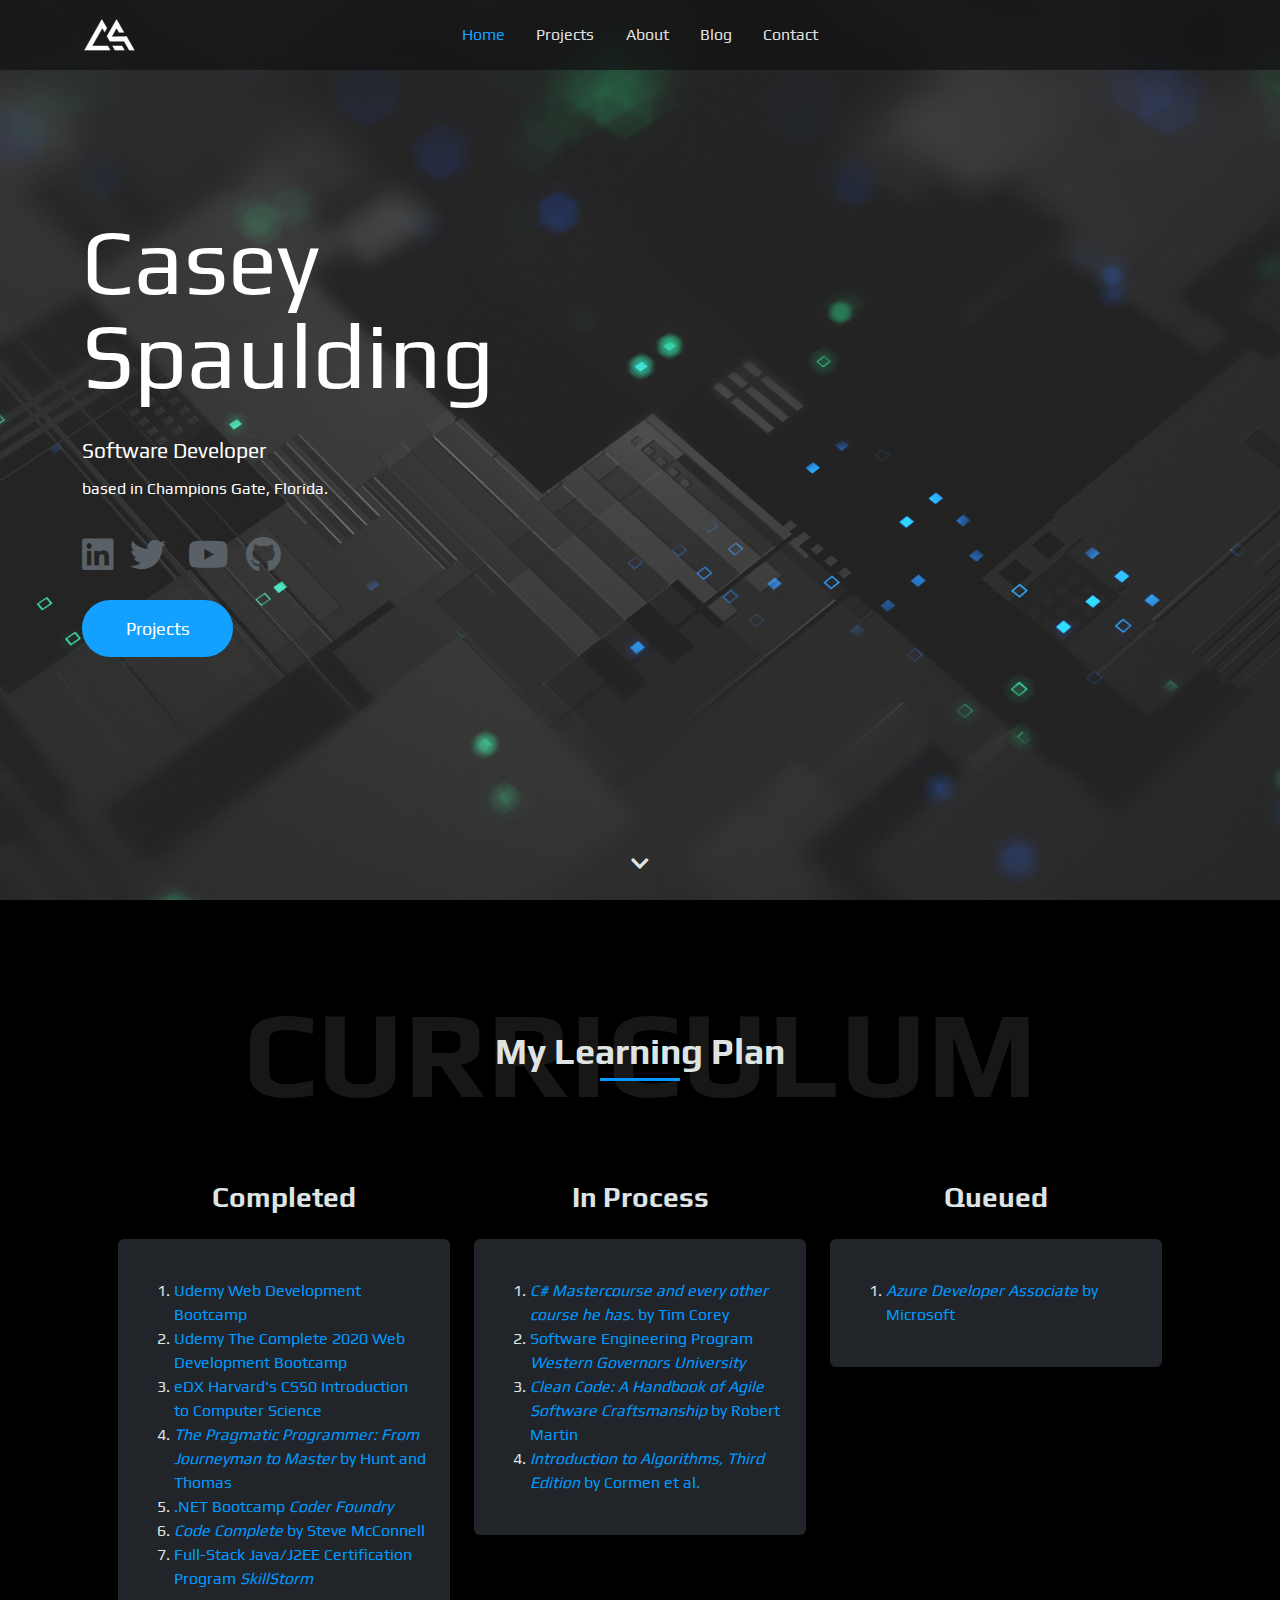
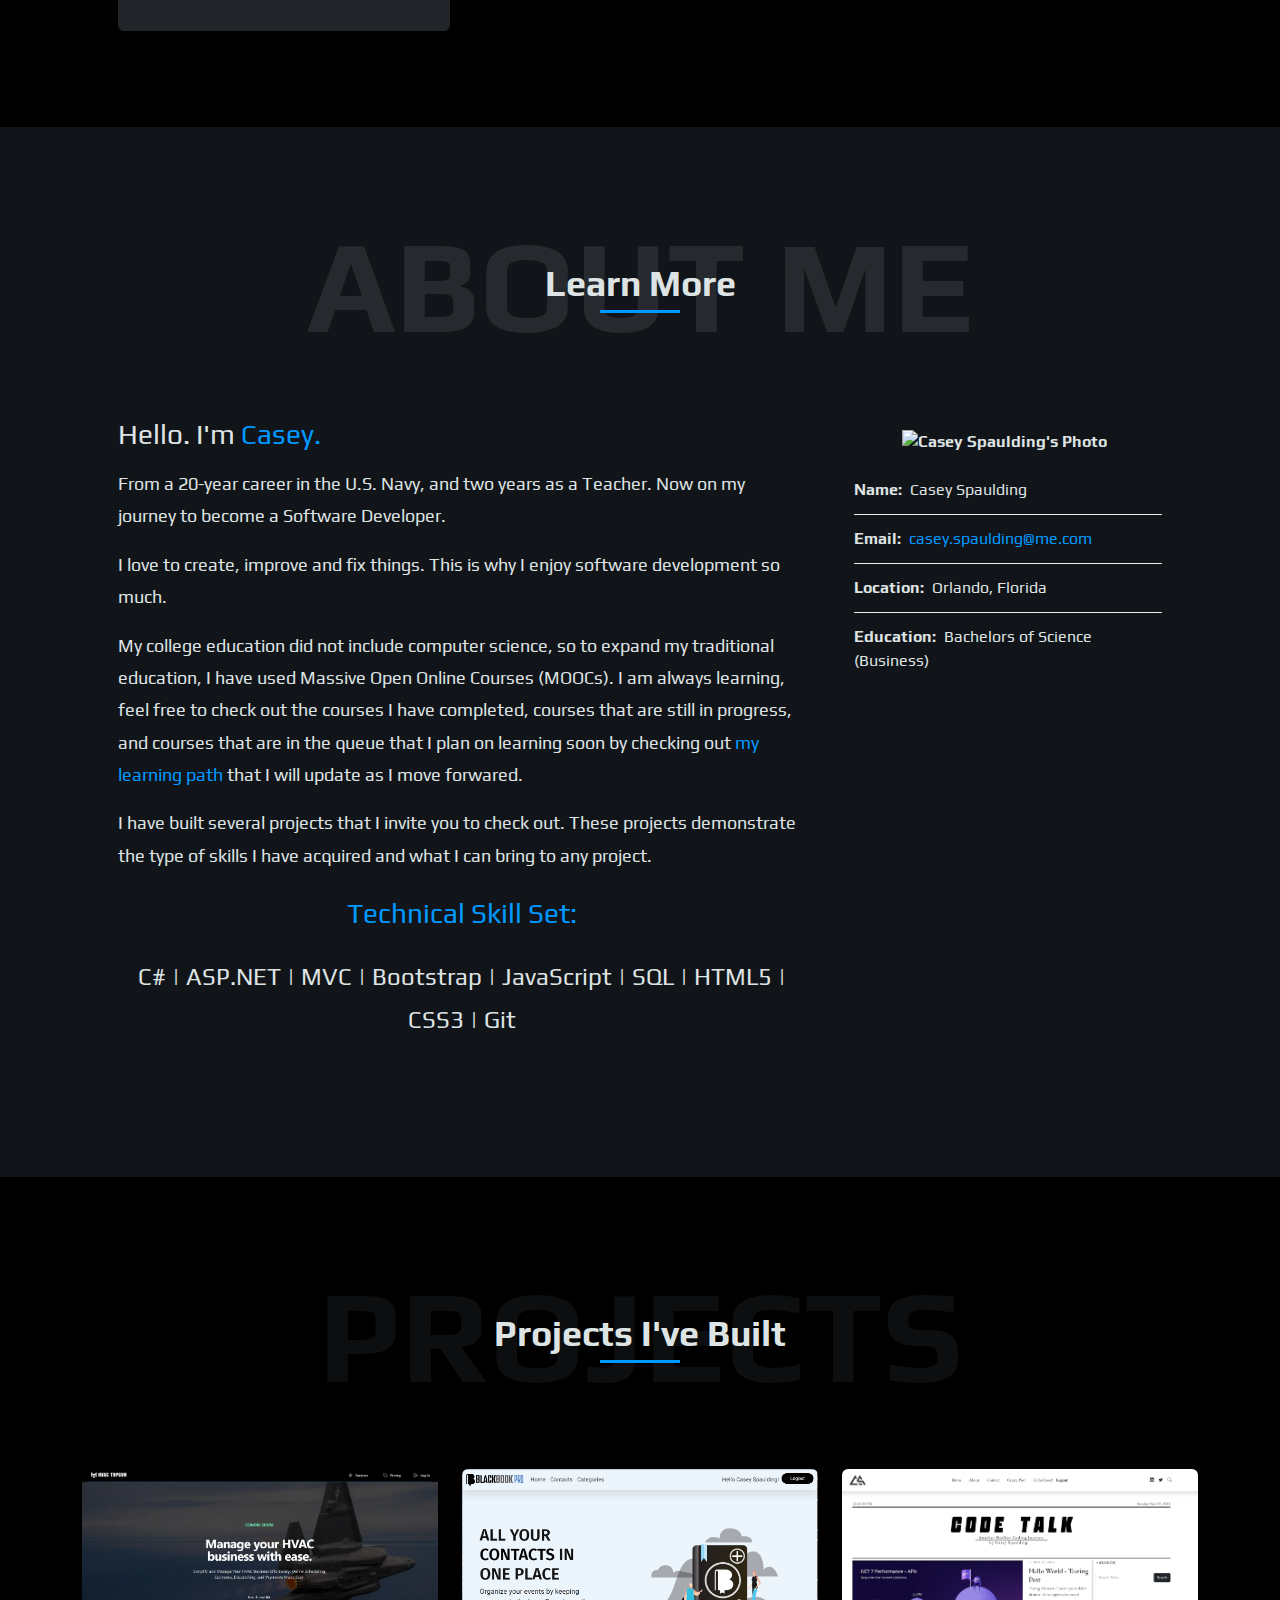
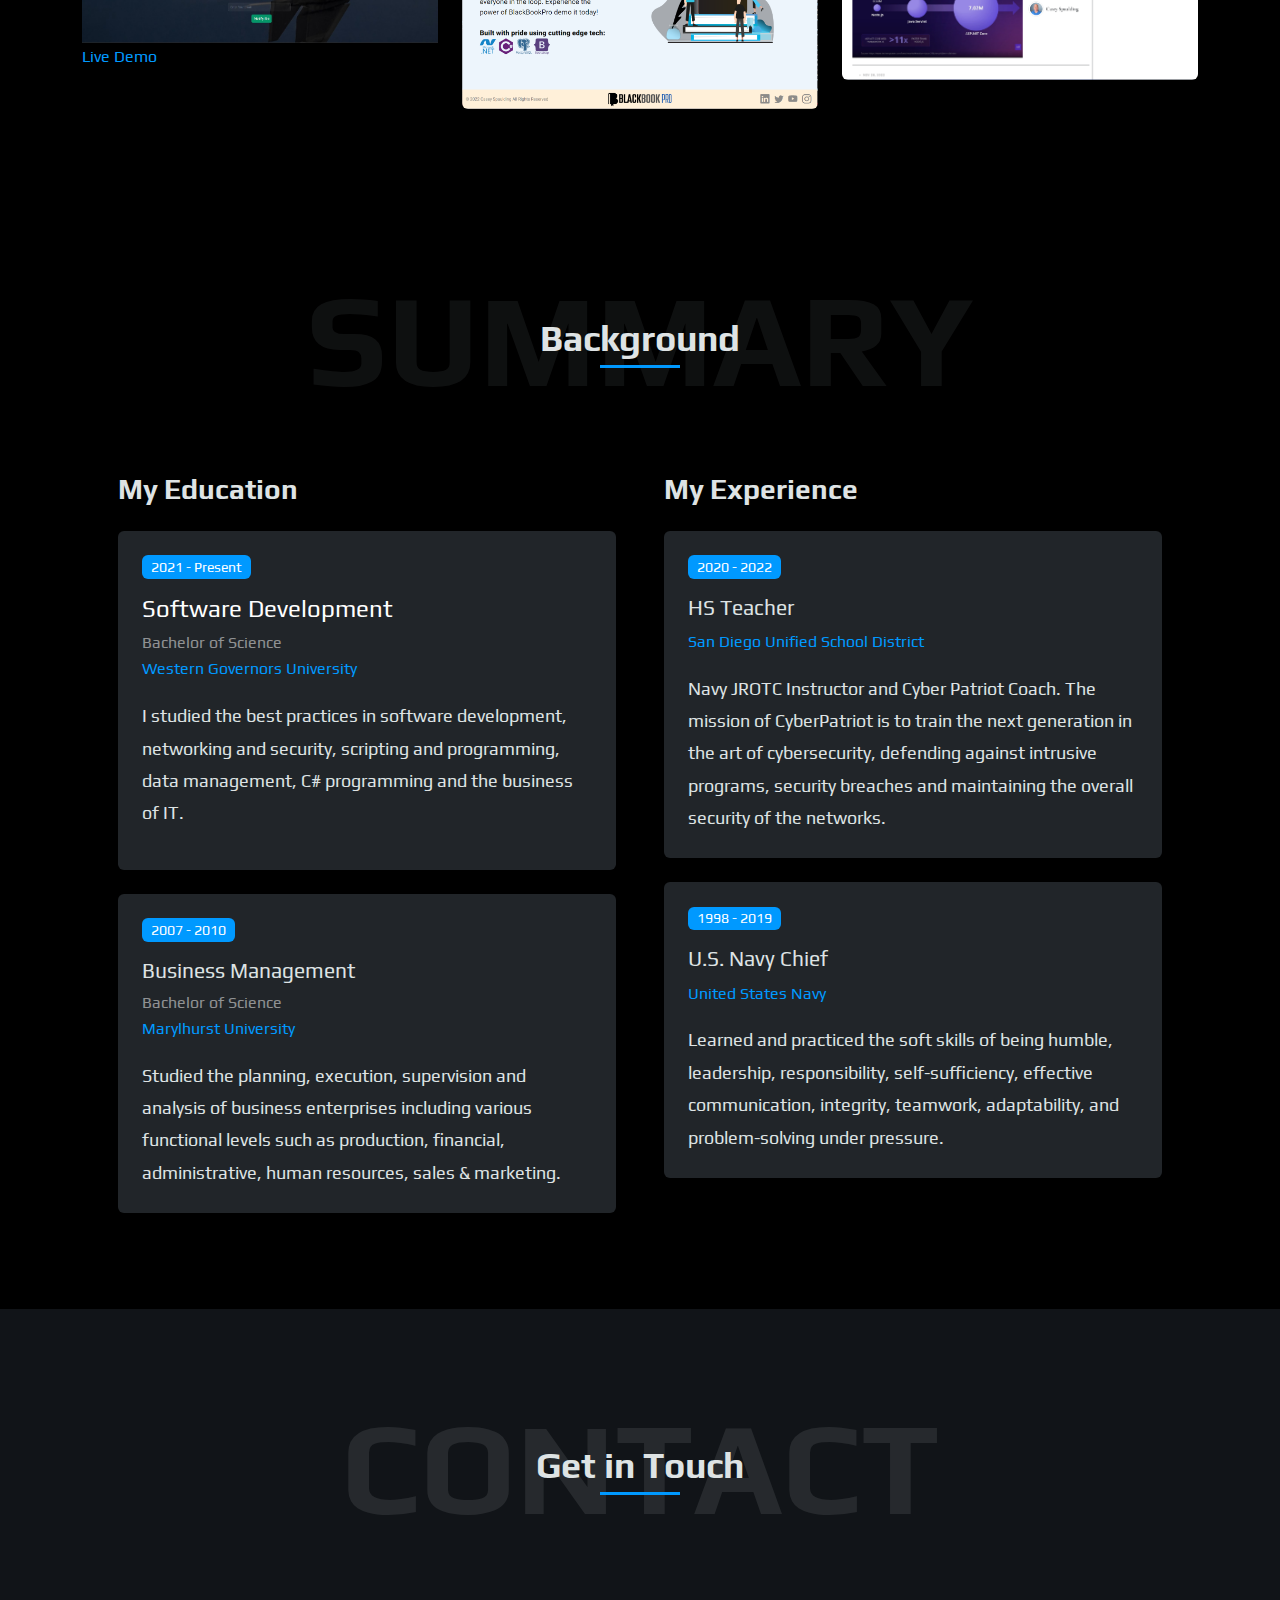
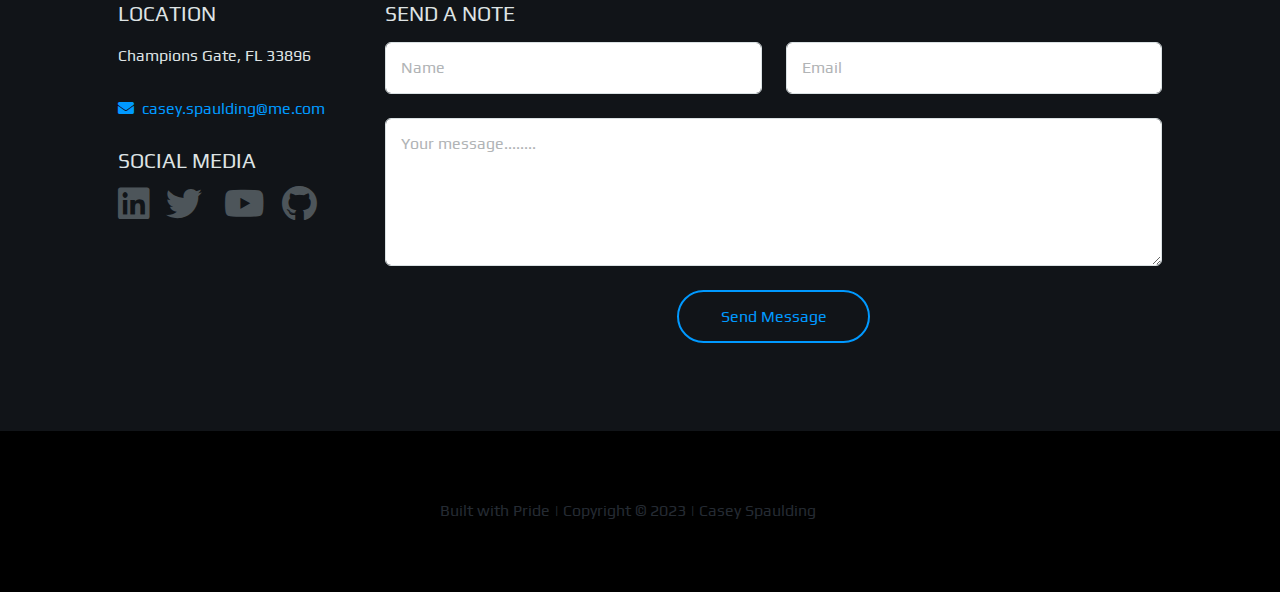
==== commit 9b54fcd8: "updated index page" ====
--- a/index.html
+++ b/index.html
@@ -328,7 +328,7 @@
             </div> -->
               <div class="col-sm-6 col-lg-4 artwork photos">
                 <div class="portfolio-box rounded">
-                  <div class="portfolio-img rounded"><a href="https:www.hvactopgun.com"><img class="img-fluid d-block"
+                  <div class="portfolio-img rounded"><a href="https://www.hvactopgun.com/"><img class="img-fluid d-block"
                       src="images/ScreenshotHVACTopGun.jpg" alt="HVAC TopGun Project">
                     <p class="text-white">    Live Demo</a>     </p>
 
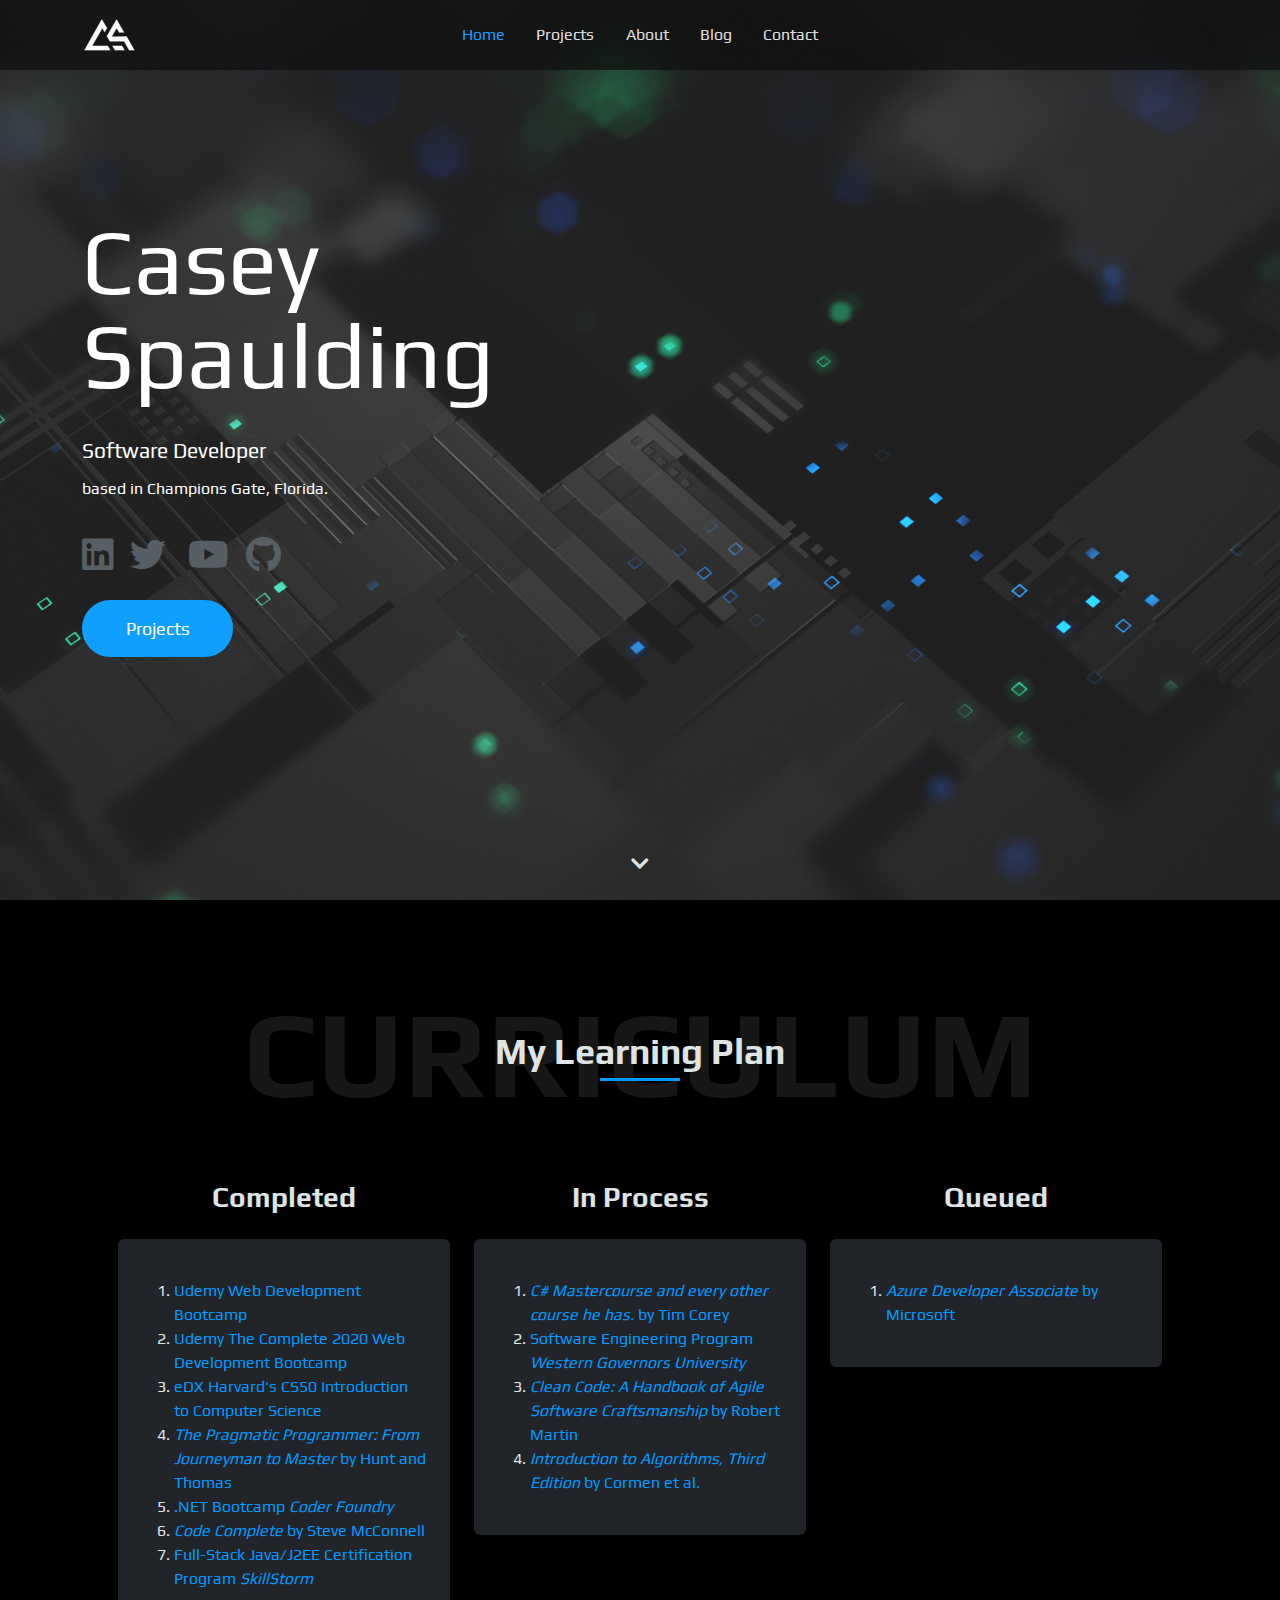
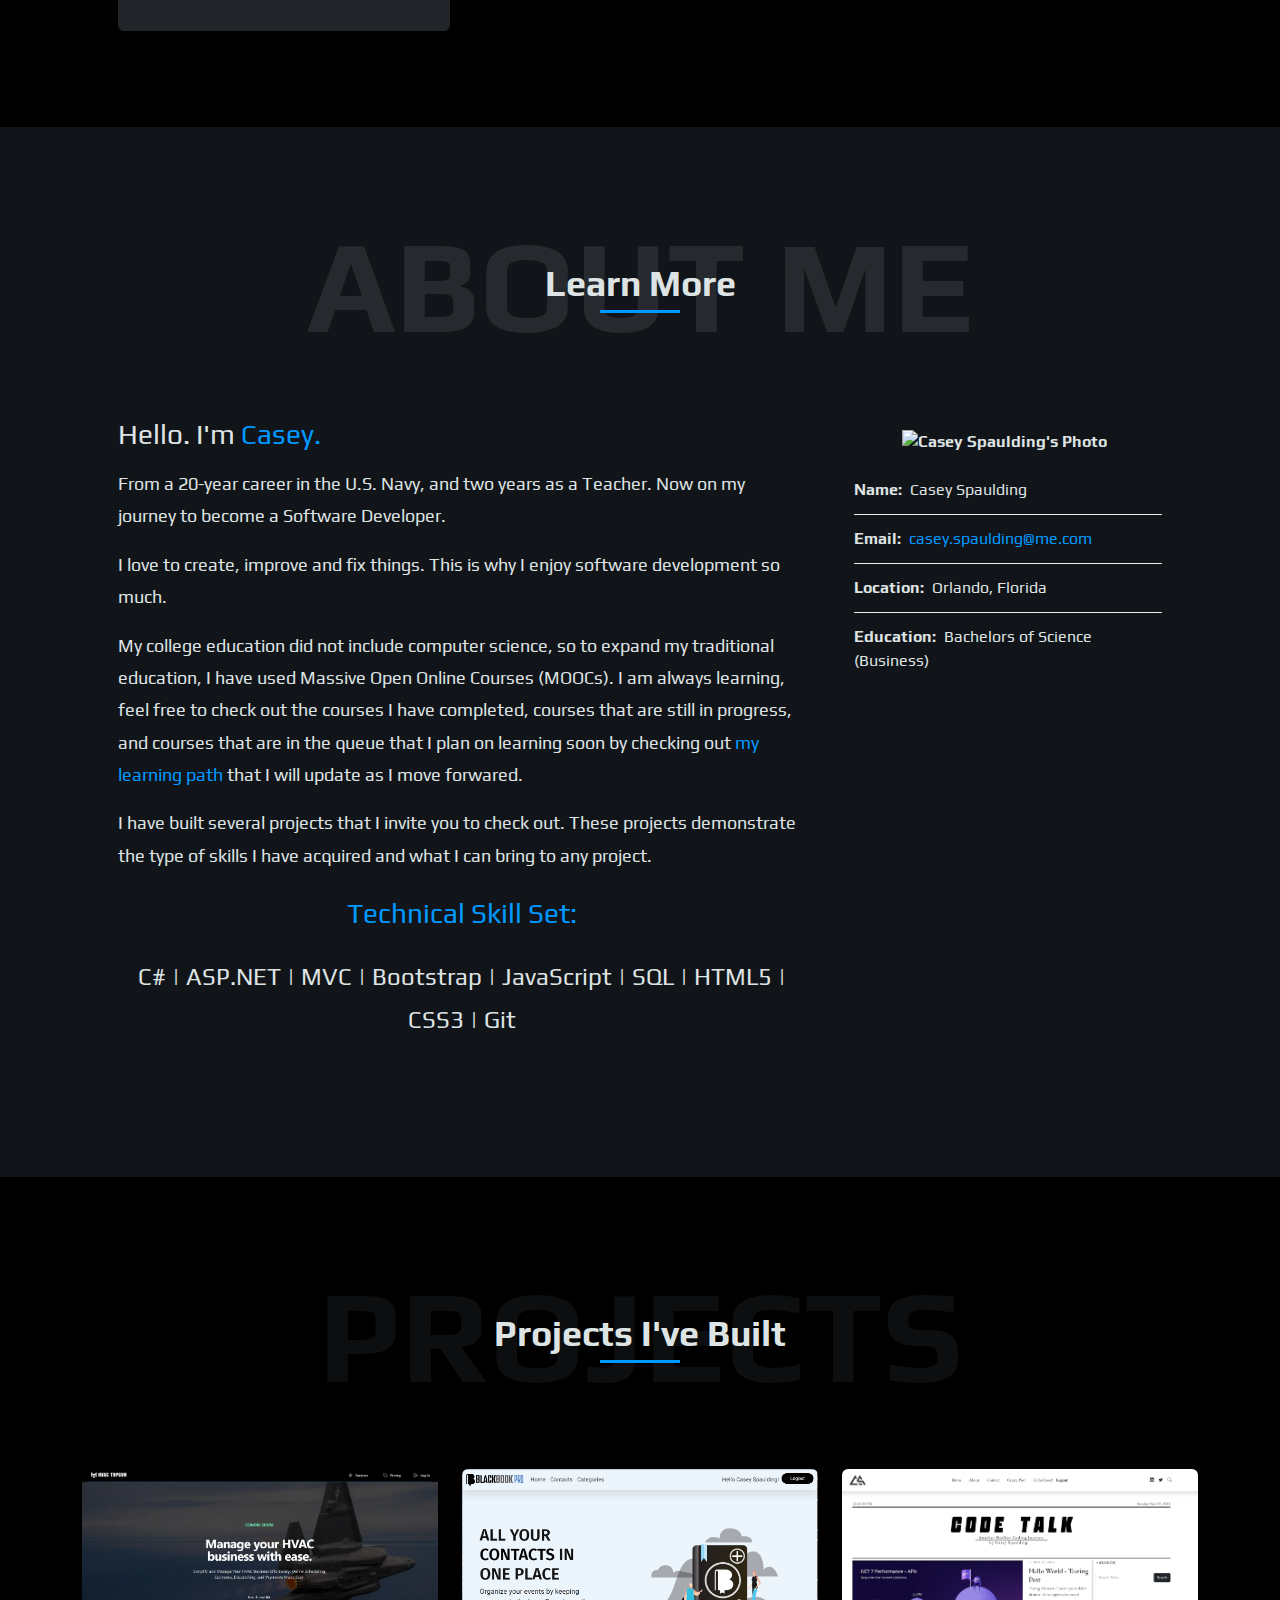
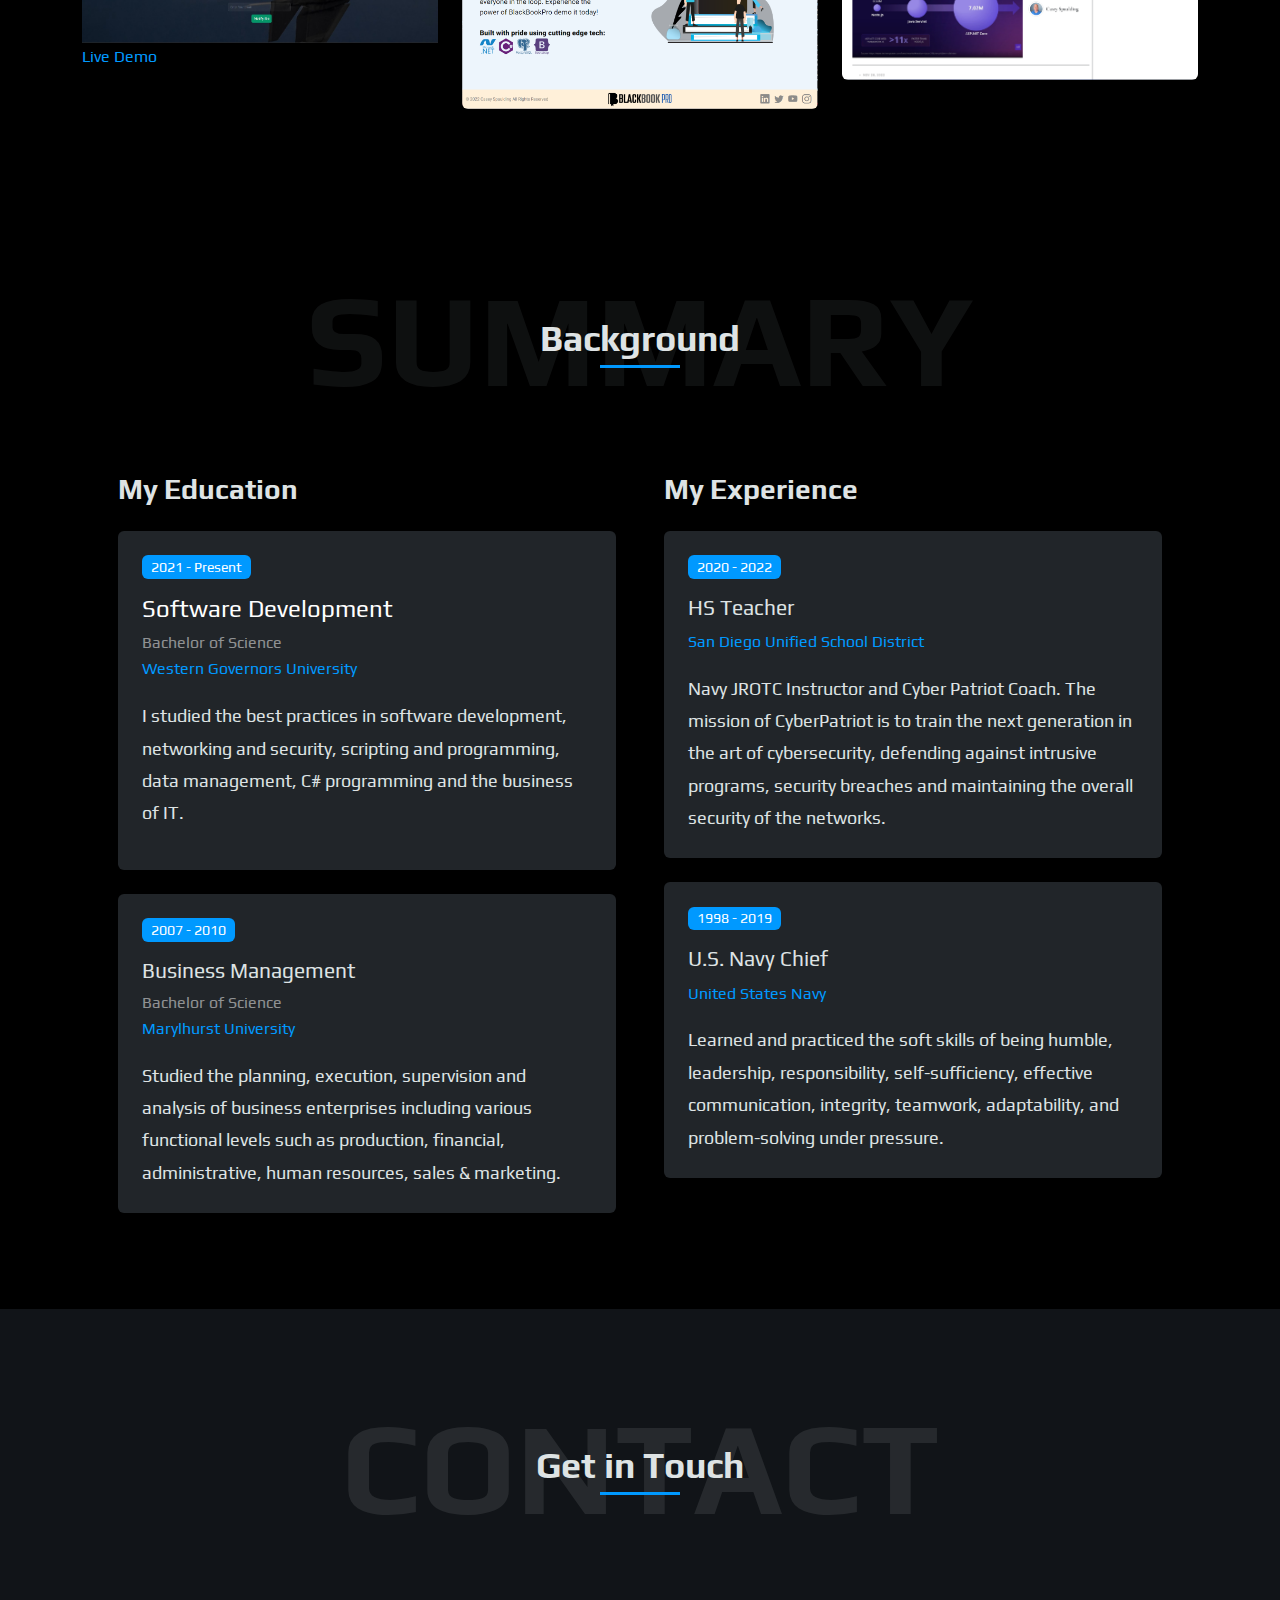
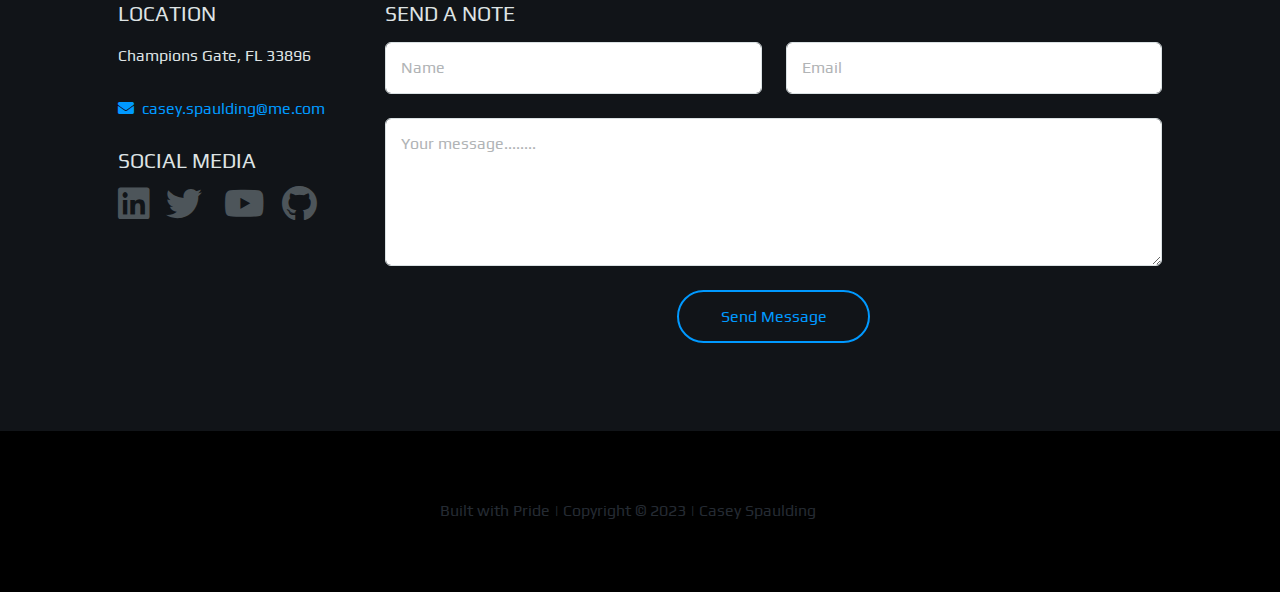
==== commit 5c18dbe8: "image update" ====
--- a/index.html
+++ b/index.html
@@ -328,7 +328,7 @@
             </div> -->
               <div class="col-sm-6 col-lg-4 artwork photos">
                 <div class="portfolio-box rounded">
-                  <div class="portfolio-img rounded"><a href="https://www.hvactopgun.com/"><img class="img-fluid d-block"
+                  <div class="rounded"><a href="https://www.hvactopgun.com/"><img class="img-fluid d-block"
                       src="images/ScreenshotHVACTopGun.jpg" alt="HVAC TopGun Project">
                     <p class="text-white">    Live Demo</a>     </p>
 
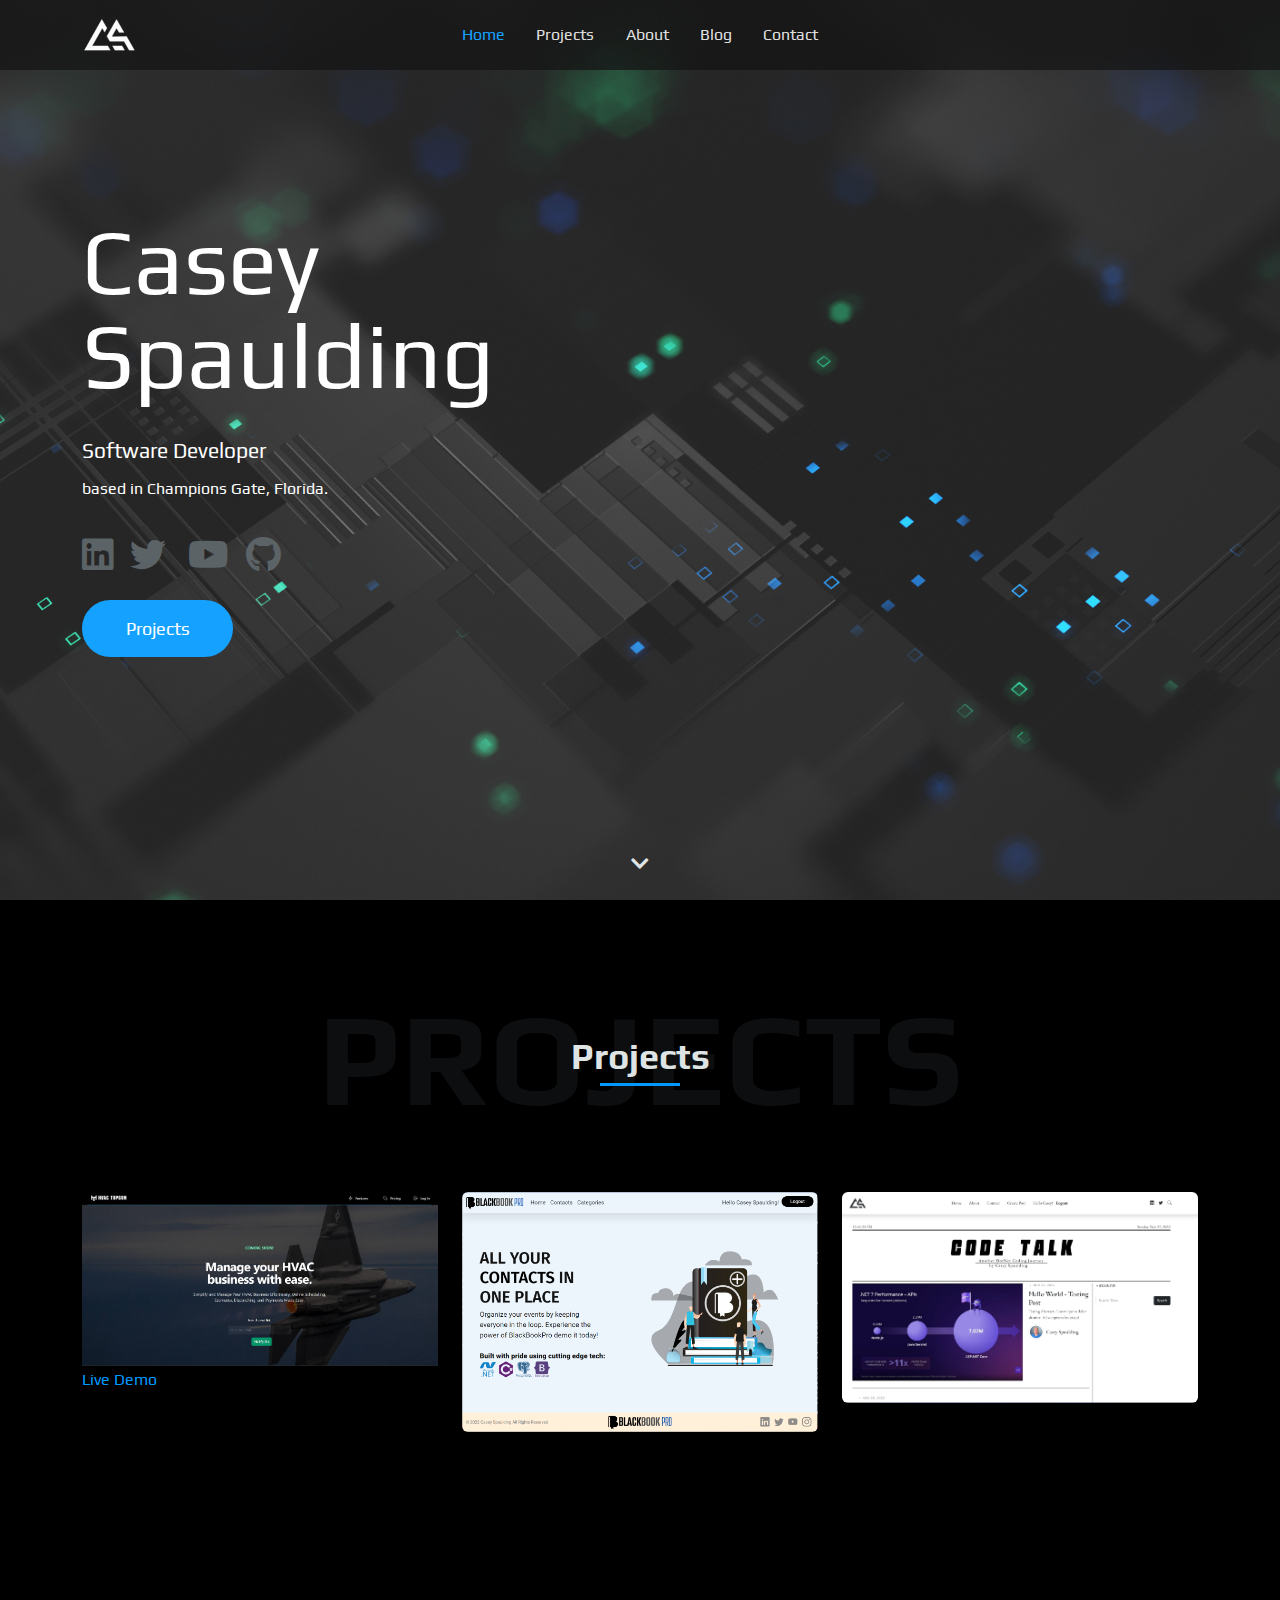
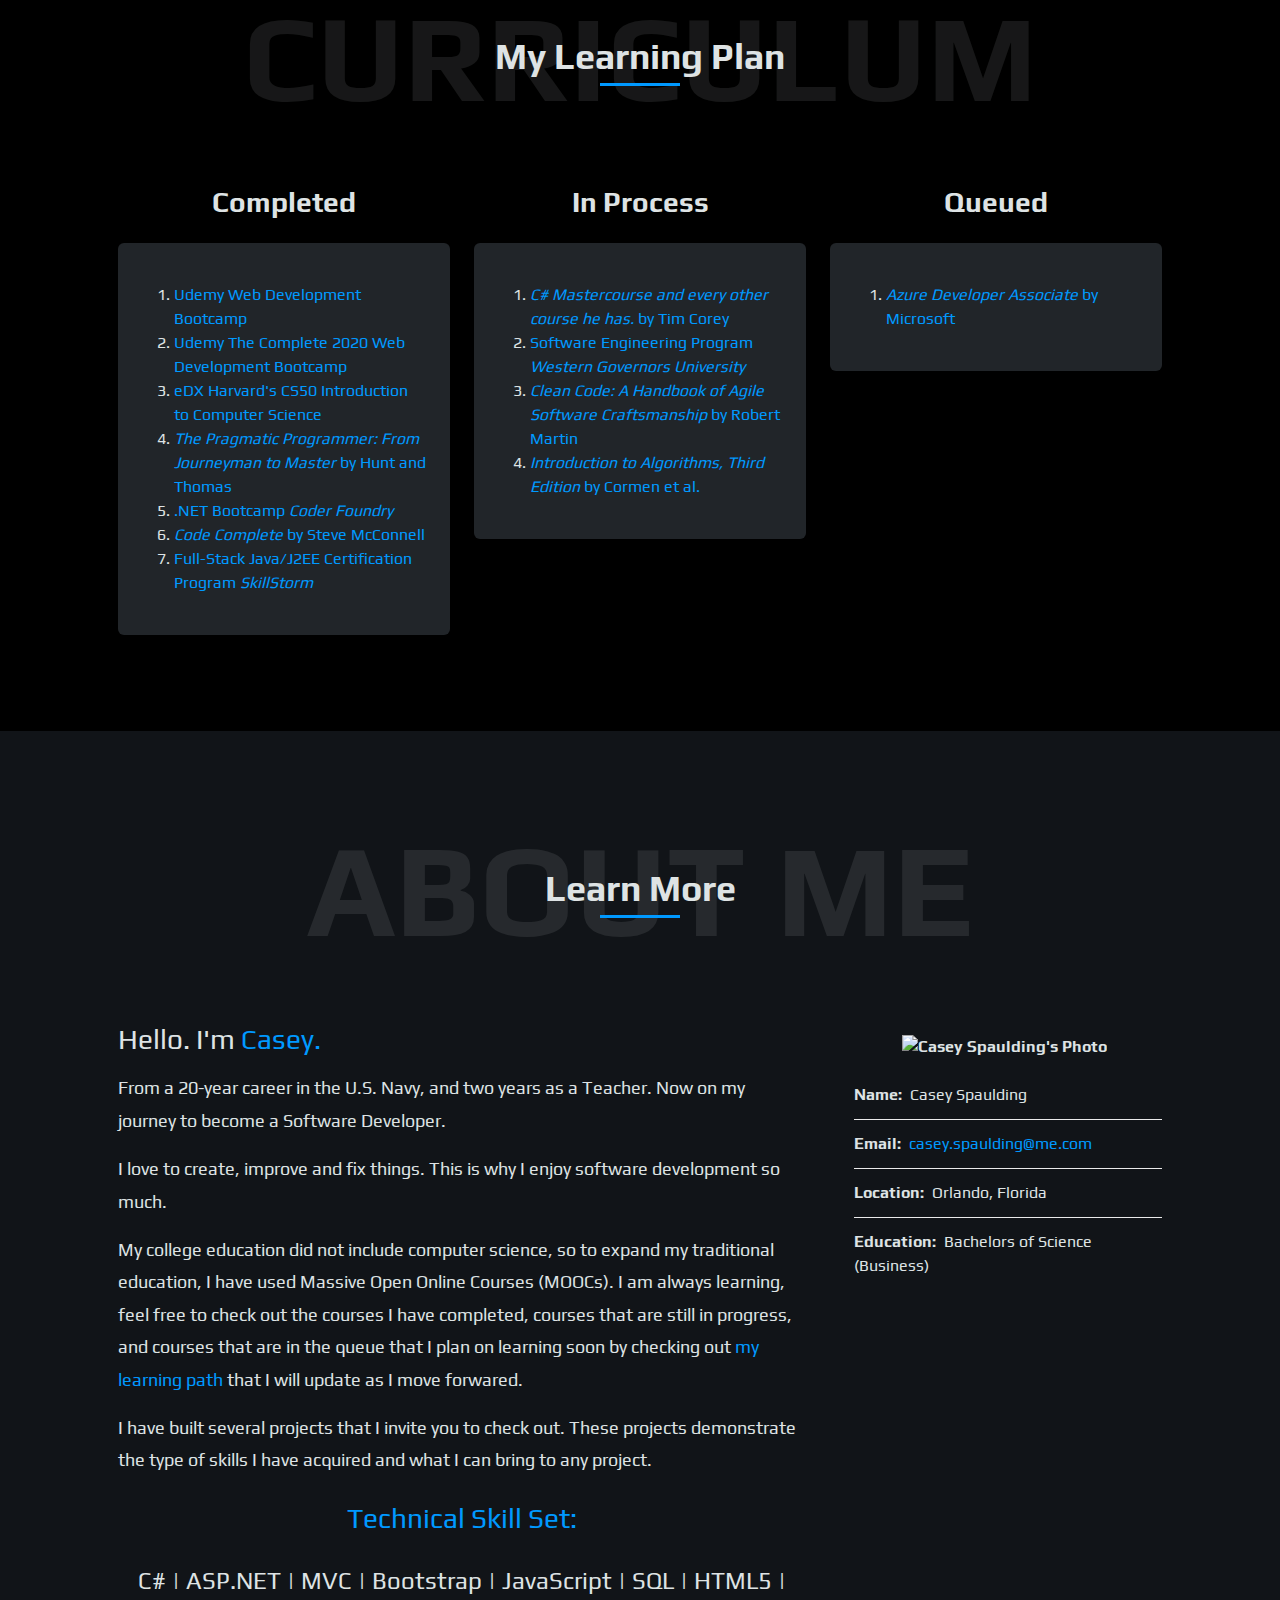
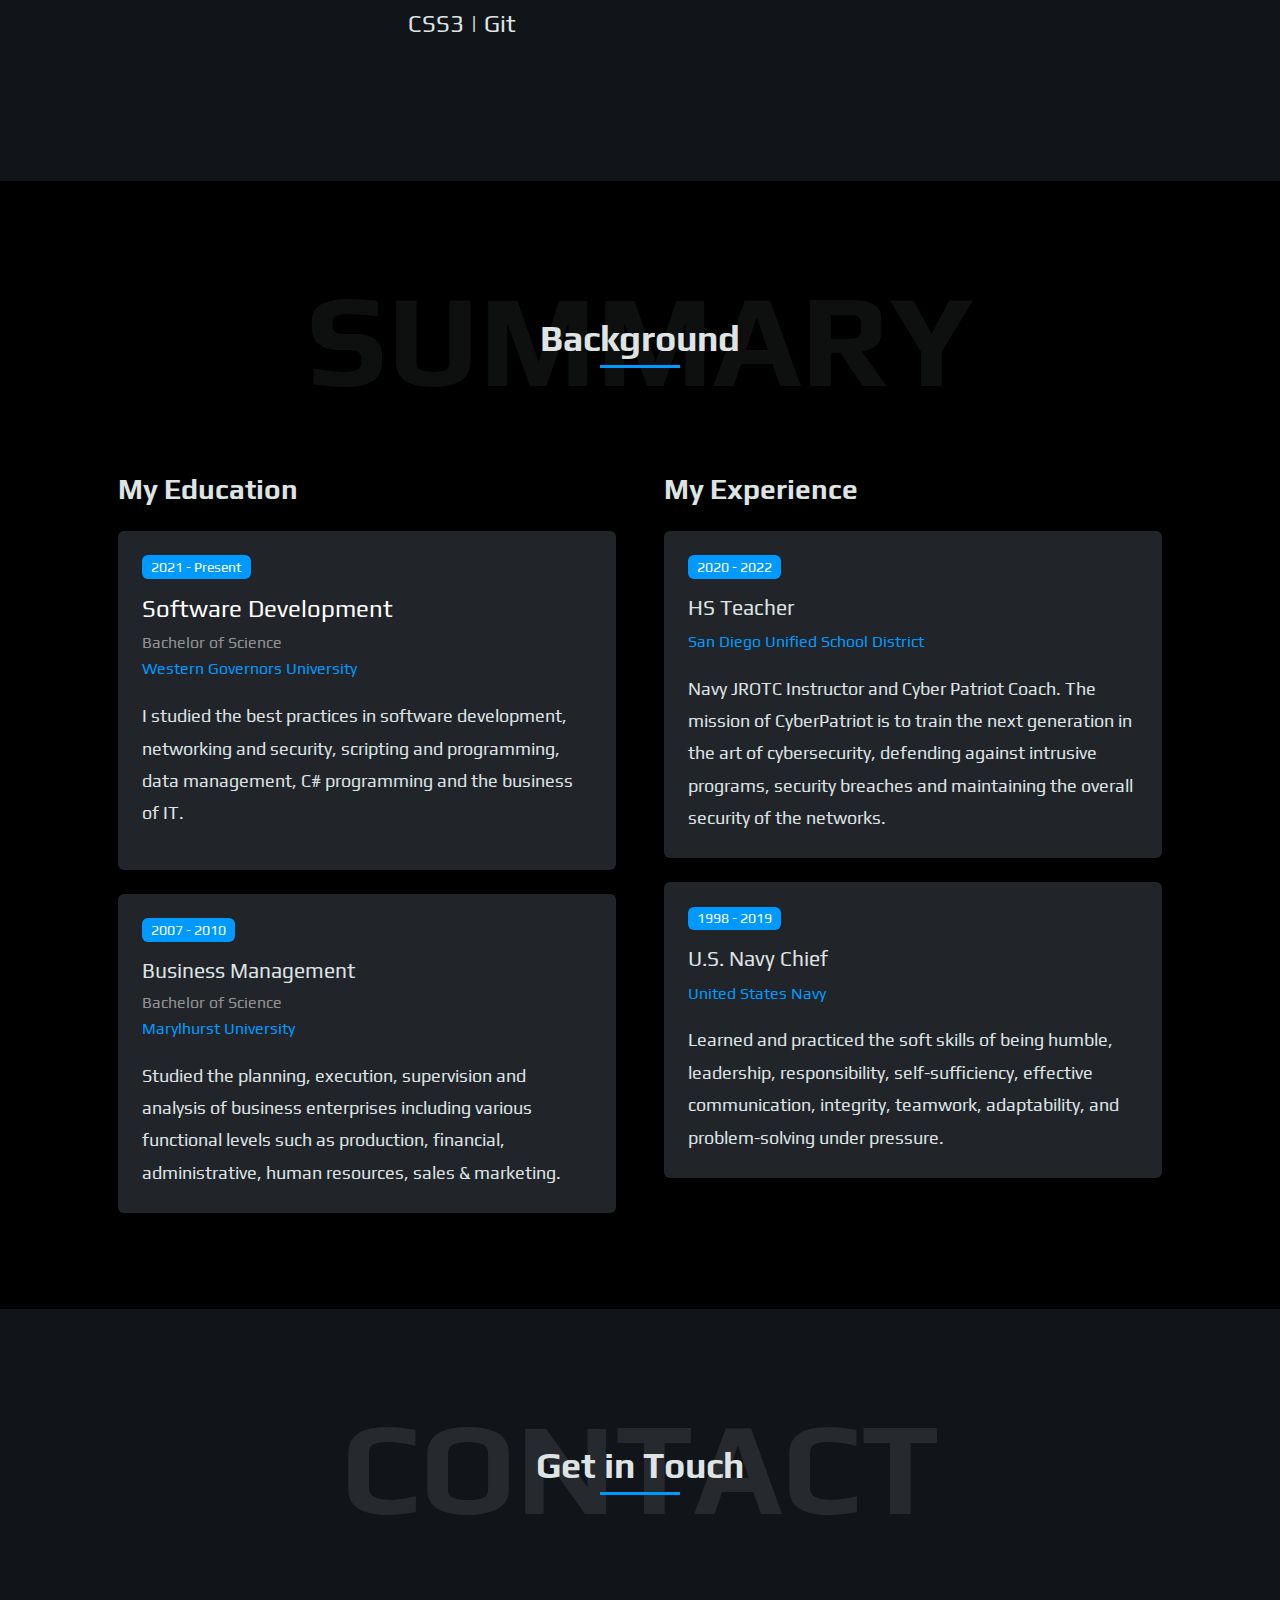
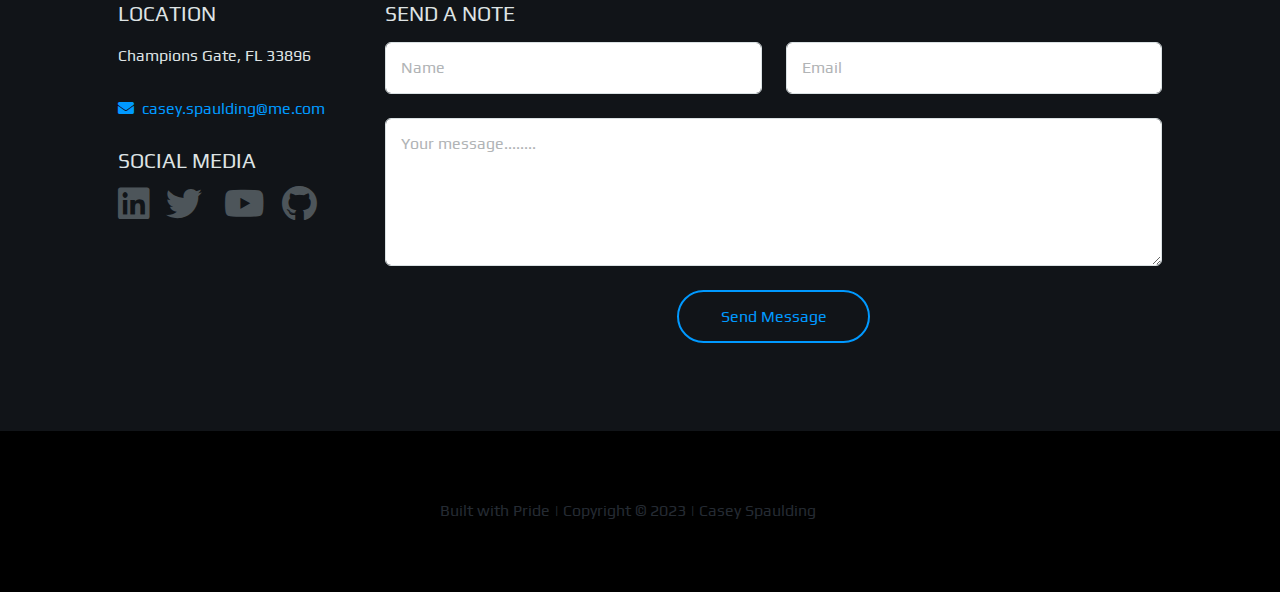
==== commit 2d050222: "image update" ====
--- a/index.html
+++ b/index.html
@@ -152,6 +152,134 @@
         </div>
       </section>
       <!-- Intro end -->
+        <!-- Projects Portfolio
+    ============================================= -->
+    <section id="portfolio" class="section bg-black">
+      <div class="container">
+        <!-- Heading -->
+        <div class="position-relative d-flex text-center mb-5">
+          <h2 class="text-24 text-dark opacity-4 text-uppercase fw-600 w-100 mb-0">Projects</h2>
+          <p class="text-9 text-light fw-600 position-absolute w-100 align-self-center lh-base mb-0">Projects<span class="heading-separator-line border-bottom border-3 border-primary d-block mx-auto"></span>
+          </p>
+        </div>
+        <!-- Heading end-->
+
+
+
+
+        <div class="portfolio ">
+          <div class="row portfolio-filter g-4">
+
+
+
+
+            <!--<div class="col-sm-6 col-lg-4 design">
+            <div class="portfolio-box rounded">
+              <div class="portfolio-img rounded"> <img class="img-fluid d-block" src="images/projects/project-2.jpg" alt="">
+                <div class="portfolio-overlay"> <a class="popup-vimeo stretched-link" href="https://vimeo.com/259411563"></a>
+                  <div class="portfolio-overlay-details">
+                    <h5 class="text-white fw-400">Vimeo Video</h5>
+                    <span class="text-light">Category</span> </div>
+                </div>
+              </div>
+            </div>
+          </div> -->
+            <div class="col-sm-6 col-lg-4 artwork photos">
+              <div class="portfolio-box rounded">
+                <div class="rounded"><a href="https://www.hvactopgun.com/"><img class="img-fluid d-block"
+                    src="images/ScreenshotHVACTopGun.jpg" alt="HVAC TopGun Project">
+                  <p class="text-white">    Live Demo</a>     </p>
+
+
+                  <div class=""> 
+                     
+                    
+                  </div>
+                </div>
+              </div>
+            </div>
+            <div class="col-sm-6 col-lg-4 artwork photos">
+              <div class="portfolio-box rounded">
+                <div class="portfolio-img rounded"> <img class="img-fluid d-block" src="images/Screenshot.png"
+                    alt="BlackBook Pro Project">
+                  <div class="portfolio-overlay popup-ajax-gallery"> <a class="popup-ajax stretched-link"
+                      href="ajax/portfolio-ajax-project-dark-2.html"></a>
+                    <div class="portfolio-overlay-details">
+                      <h5 class="text-white fw-400">BlackBook Pro</h5>
+                      <span class="text-light">.NET MVC App</span>
+                    </div>
+                  </div>
+                </div>
+              </div>
+            </div>
+            <div class="col-sm-6 col-lg-4 artwork photos">
+              <div class="portfolio-box rounded">
+                <div class="portfolio-img rounded"> <img class="img-fluid d-block"
+                    src="/images/projects/codetalkscreen.png" alt="">
+                  <div class="portfolio-overlay popup-ajax-gallery"> <a class="popup-ajax stretched-link"
+                      href="ajax/code-talk-project-ajax.html"></a>
+                    <div class="portfolio-overlay-details">
+                      <h5 class="text-white fw-400">Code Talk</h5>
+                      <span class="text-light">Blog Project - .NET 6 MVC</span>
+                    </div>
+                  </div>
+                </div>
+              </div>
+            </div>
+            <div class="col-sm-6 col-lg-4 design">
+              <div class="portfolio-box rounded">
+                <div class="portfolio-img rounded"> <!--<img class="img-fluid d-block" src="images/projects/ZeroTo100logo11.jpg" alt="">
+                <div class="portfolio-overlay popup-ajax-gallery"> <a class="popup-ajax stretched-link" href="ajax/portfolio-ajax-project-4.html"></a>
+                  <div class="portfolio-overlay-details">
+                    <h5 class="text-white fw-400">Zero to 100</h5>
+                    <span class="text-light">Coding Project - w/ Coder Foundry</span> </div>
+                </div>
+              </div>
+            </div>
+          </div>
+          <div class="col-sm-6 col-lg-4 design">
+            <div class="portfolio-box rounded">
+              <div class="portfolio-img rounded"> <img class="img-fluid d-block" src="images/projects/RewindLogo.jpg" alt="Rewind Logo">
+                <div class="portfolio-overlay popup-ajax-gallery"> <a class="popup-ajax stretched-link" href="ajax/portfolio-ajax-project-5.html"></a>
+                  <div class="portfolio-overlay-details">
+                    <h5 class="text-white fw-400">Rewind: A Coding Project</h5>
+                    <span class="text-light">Coding Project</span> </div>
+                </div>
+              </div>
+            </div>
+          </div>
+          <div class="col-sm-6 col-lg-4 design">
+            <div class="portfolio-box rounded">
+              <div class="portfolio-img rounded"> <img class="img-fluid d-block" src="images/projects/FizzBuzzLogo1.png" alt="">
+                <div class="portfolio-overlay popup-ajax-gallery"> <a class="popup-ajax stretched-link" href="ajax/portfolio-ajax-project-6.html"></a>
+                  <div class="portfolio-overlay-details">
+                    <h5 class="text-white fw-400">FizzBuzz</h5>
+                    <span class="text-light">Coding Project</span> </div>
+                </div>
+              </div>
+            </div>
+          </div>
+          <div class="col-sm-6 col-lg-4 design design">
+            <div class="portfolio-box rounded">
+              <div class="portfolio-img rounded"> <img class="img-fluid d-block" src="images/projects/kayakLogo.png" alt="">
+                <div class="portfolio-overlay popup-ajax-gallery"> <a class="popup-ajax stretched-link" href="ajax/portfolio-ajax-project-7.html"></a>
+                  <div class="portfolio-overlay-details">
+                    <h5 class="text-white fw-400">Kayak</h5>
+                    <span class="text-light">Coding Project</span> </div> 
+                 
+                </div>-->
+                </div>
+              </div>
+            </div>
+
+          </div>
+        </div>
+      </div>
+    </section>
+
+
+    <!-- Projects Portfolio END
+  ============================================= -->
       <!-- About
     ============================================= -->
       <section id="learningpath" class="section bg-black">
@@ -292,140 +420,7 @@
       </section>
 
       <!-- About end -->
-
-      <!-- Projects Portfolio
-    ============================================= -->
-      <section id="portfolio" class="section bg-black">
-        <div class="container">
-          <!-- Heading -->
-          <div class="position-relative d-flex text-center mb-5">
-            <h2 class="text-24 text-dark opacity-4 text-uppercase fw-600 w-100 mb-0">Projects</h2>
-            <p class="text-9 text-light fw-600 position-absolute w-100 align-self-center lh-base mb-0">Projects I've
-              Built<span class="heading-separator-line border-bottom border-3 border-primary d-block mx-auto"></span>
-            </p>
-          </div>
-          <!-- Heading end-->
-
-
-
-
-          <div class="portfolio ">
-            <div class="row portfolio-filter g-4">
-
-
-
-
-              <!--<div class="col-sm-6 col-lg-4 design">
-              <div class="portfolio-box rounded">
-                <div class="portfolio-img rounded"> <img class="img-fluid d-block" src="images/projects/project-2.jpg" alt="">
-                  <div class="portfolio-overlay"> <a class="popup-vimeo stretched-link" href="https://vimeo.com/259411563"></a>
-                    <div class="portfolio-overlay-details">
-                      <h5 class="text-white fw-400">Vimeo Video</h5>
-                      <span class="text-light">Category</span> </div>
-                  </div>
-                </div>
-              </div>
-            </div> -->
-              <div class="col-sm-6 col-lg-4 artwork photos">
-                <div class="portfolio-box rounded">
-                  <div class="rounded"><a href="https://www.hvactopgun.com/"><img class="img-fluid d-block"
-                      src="images/ScreenshotHVACTopGun.jpg" alt="HVAC TopGun Project">
-                    <p class="text-white">    Live Demo</a>     </p>
-
-
-                    <div class=""> 
-                       
-                      
-                    </div>
-                  </div>
-                </div>
-              </div>
-              <div class="col-sm-6 col-lg-4 artwork photos">
-                <div class="portfolio-box rounded">
-                  <div class="portfolio-img rounded"> <img class="img-fluid d-block" src="images/Screenshot.png"
-                      alt="BlackBook Pro Project">
-                    <div class="portfolio-overlay popup-ajax-gallery"> <a class="popup-ajax stretched-link"
-                        href="ajax/portfolio-ajax-project-dark-2.html"></a>
-                      <div class="portfolio-overlay-details">
-                        <h5 class="text-white fw-400">BlackBook Pro</h5>
-                        <span class="text-light">.NET MVC App</span>
-                      </div>
-                    </div>
-                  </div>
-                </div>
-              </div>
-              <div class="col-sm-6 col-lg-4 artwork photos">
-                <div class="portfolio-box rounded">
-                  <div class="portfolio-img rounded"> <img class="img-fluid d-block"
-                      src="/images/projects/codetalkscreen.png" alt="">
-                    <div class="portfolio-overlay popup-ajax-gallery"> <a class="popup-ajax stretched-link"
-                        href="ajax/code-talk-project-ajax.html"></a>
-                      <div class="portfolio-overlay-details">
-                        <h5 class="text-white fw-400">Code Talk</h5>
-                        <span class="text-light">Blog Project - .NET 6 MVC</span>
-                      </div>
-                    </div>
-                  </div>
-                </div>
-              </div>
-              <div class="col-sm-6 col-lg-4 design">
-                <div class="portfolio-box rounded">
-                  <div class="portfolio-img rounded"> <!--<img class="img-fluid d-block" src="images/projects/ZeroTo100logo11.jpg" alt="">
-                  <div class="portfolio-overlay popup-ajax-gallery"> <a class="popup-ajax stretched-link" href="ajax/portfolio-ajax-project-4.html"></a>
-                    <div class="portfolio-overlay-details">
-                      <h5 class="text-white fw-400">Zero to 100</h5>
-                      <span class="text-light">Coding Project - w/ Coder Foundry</span> </div>
-                  </div>
-                </div>
-              </div>
-            </div>
-            <div class="col-sm-6 col-lg-4 design">
-              <div class="portfolio-box rounded">
-                <div class="portfolio-img rounded"> <img class="img-fluid d-block" src="images/projects/RewindLogo.jpg" alt="Rewind Logo">
-                  <div class="portfolio-overlay popup-ajax-gallery"> <a class="popup-ajax stretched-link" href="ajax/portfolio-ajax-project-5.html"></a>
-                    <div class="portfolio-overlay-details">
-                      <h5 class="text-white fw-400">Rewind: A Coding Project</h5>
-                      <span class="text-light">Coding Project</span> </div>
-                  </div>
-                </div>
-              </div>
-            </div>
-            <div class="col-sm-6 col-lg-4 design">
-              <div class="portfolio-box rounded">
-                <div class="portfolio-img rounded"> <img class="img-fluid d-block" src="images/projects/FizzBuzzLogo1.png" alt="">
-                  <div class="portfolio-overlay popup-ajax-gallery"> <a class="popup-ajax stretched-link" href="ajax/portfolio-ajax-project-6.html"></a>
-                    <div class="portfolio-overlay-details">
-                      <h5 class="text-white fw-400">FizzBuzz</h5>
-                      <span class="text-light">Coding Project</span> </div>
-                  </div>
-                </div>
-              </div>
-            </div>
-            <div class="col-sm-6 col-lg-4 design design">
-              <div class="portfolio-box rounded">
-                <div class="portfolio-img rounded"> <img class="img-fluid d-block" src="images/projects/kayakLogo.png" alt="">
-                  <div class="portfolio-overlay popup-ajax-gallery"> <a class="popup-ajax stretched-link" href="ajax/portfolio-ajax-project-7.html"></a>
-                    <div class="portfolio-overlay-details">
-                      <h5 class="text-white fw-400">Kayak</h5>
-                      <span class="text-light">Coding Project</span> </div> 
-                   
-                  </div>-->
-                  </div>
-                </div>
-              </div>
-
-            </div>
-          </div>
-        </div>
-      </section>
-
-
-      <!-- Projects Portfolio
-    ============================================= -->
       
-
-      <!-- Projects end -->
-      <!-- Portfolio end -->
       <!-- Services
     ============================================= -->
       <!--<section id="services" class="section bg-dark-1">
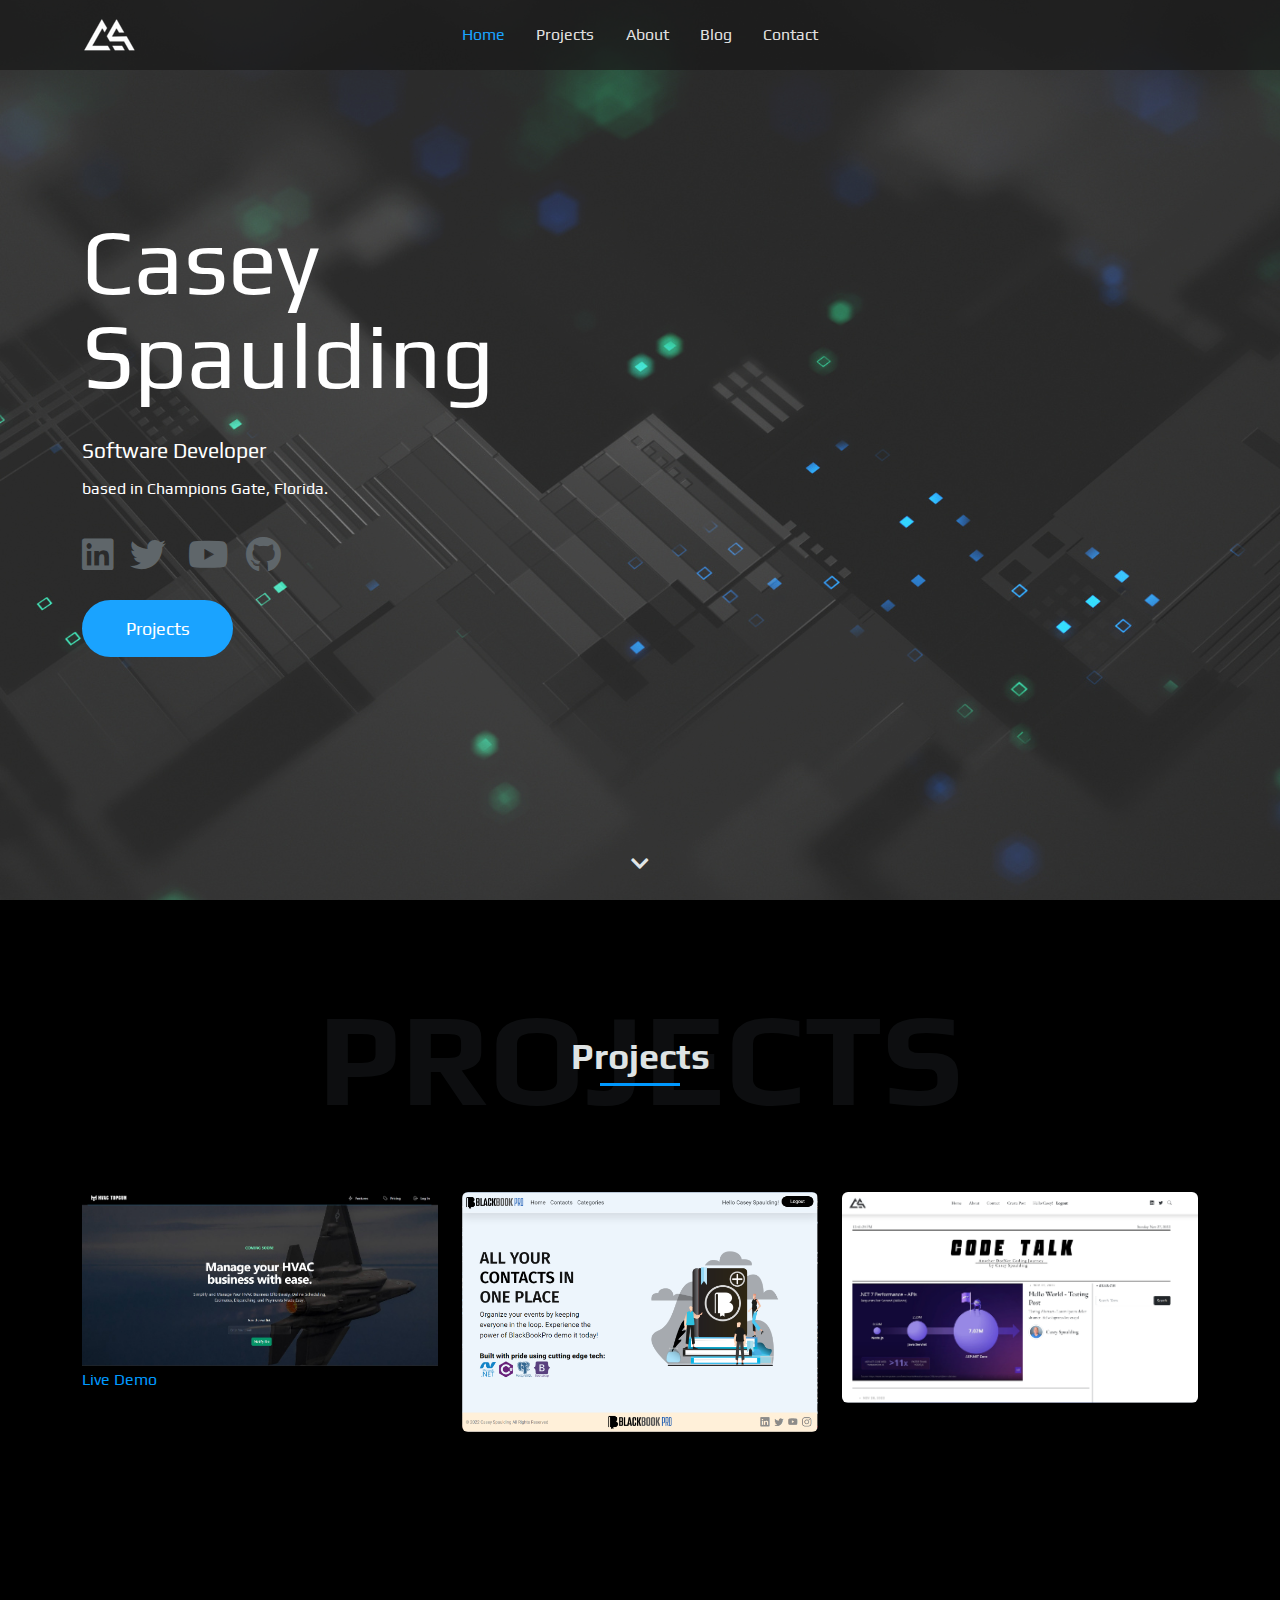
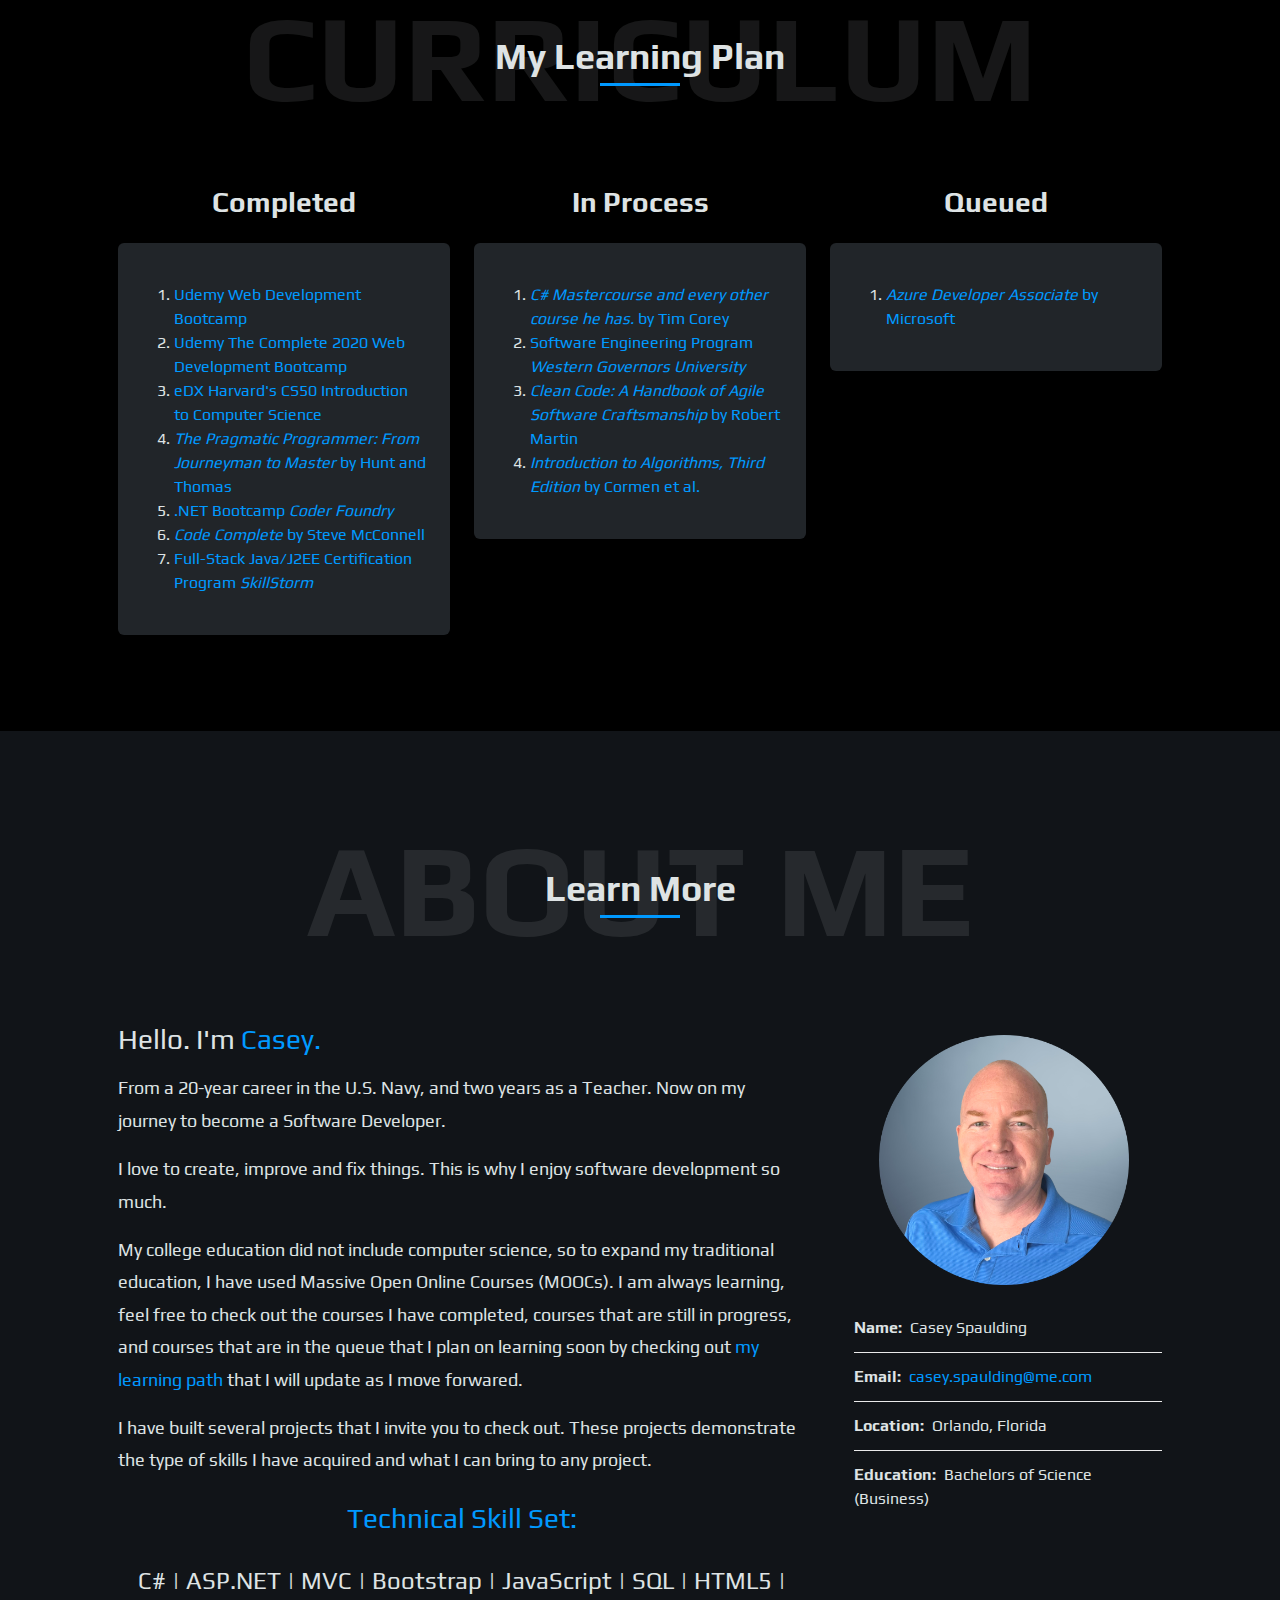
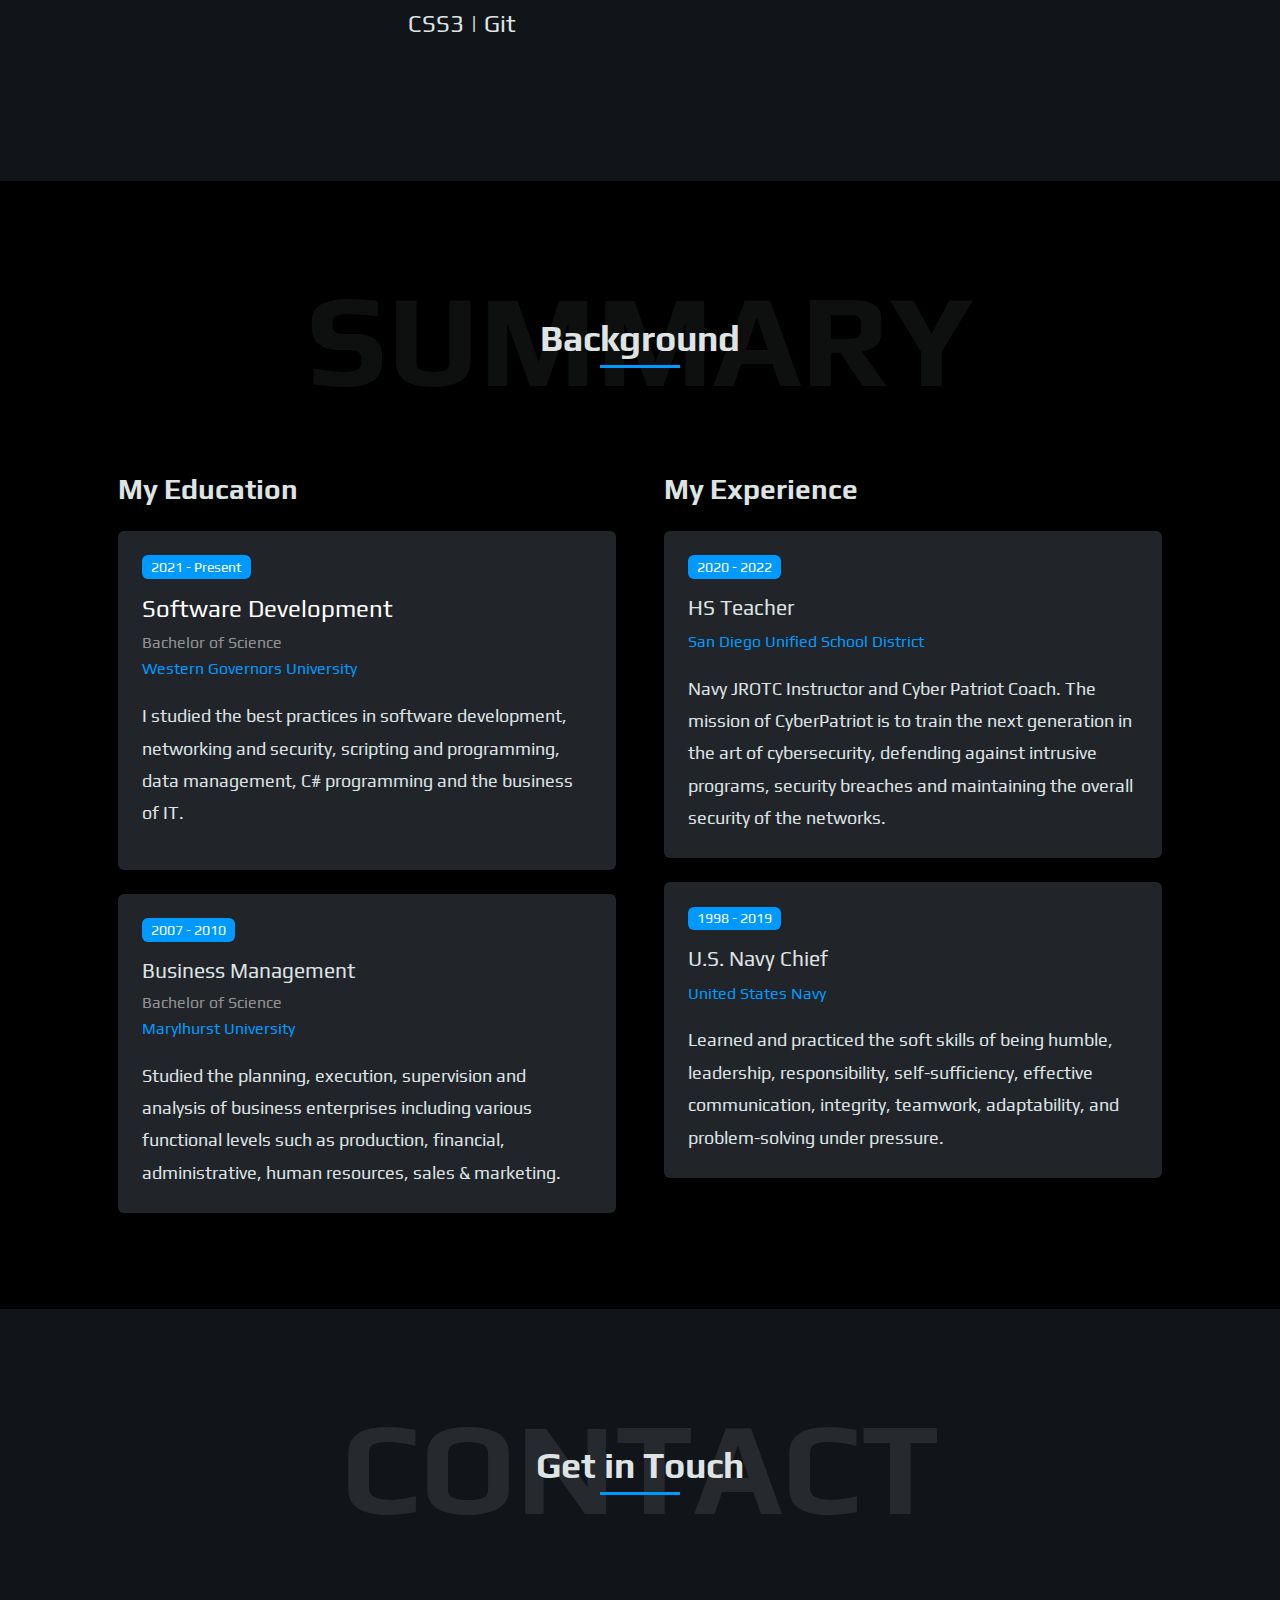
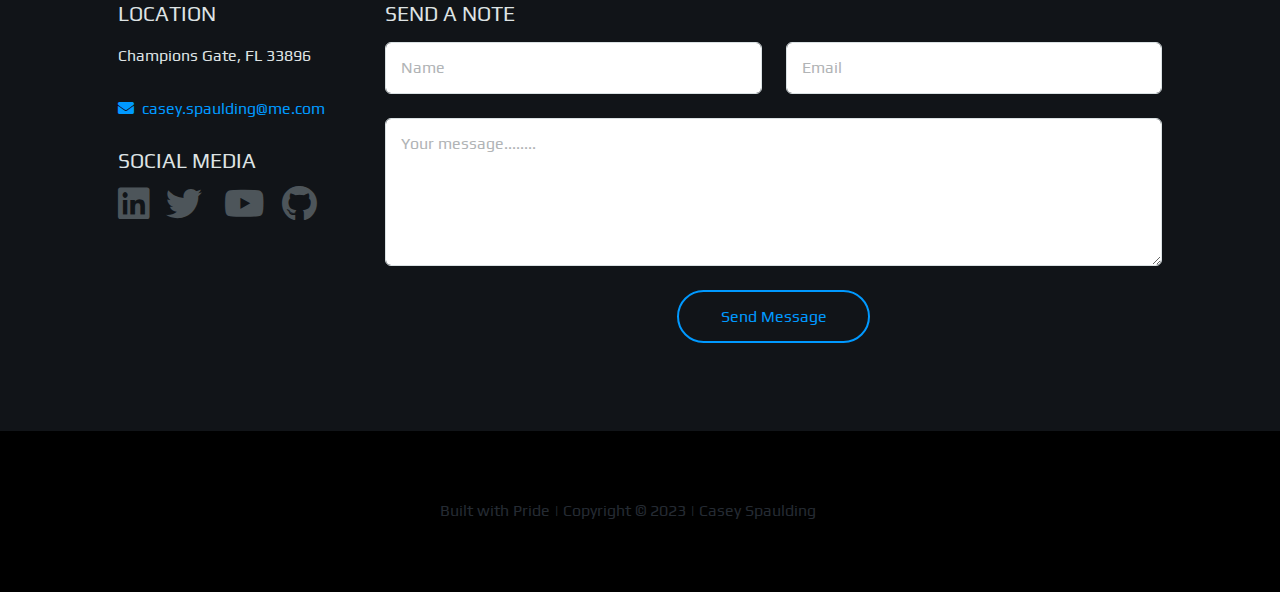
==== commit 0928e36f: "updated profile pic" ====
--- a/index.html
+++ b/index.html
@@ -402,7 +402,7 @@
               <div class="ps-lg-4">
                 <ul class="list-style-2">
                   <li class="text-light text-center border-0"><span class="fw-600 me-2"><img
-                        src="images/profileCasey.png" height="250" alt="Casey Spaulding's Photo"></span></li>
+                        src="images/profilepicsm.png" height="250" alt="Casey Spaulding's Photo"></span></li>
                   <li class="text-light text-right "><span class="fw-600 me-2">Name:</span>Casey Spaulding</li>
                   <li class="text-light"><span class="fw-600 me-2">Email:</span><a
                       href="mailto:casey.spaulding@outlook.com">casey.spaulding@me.com</a></li>
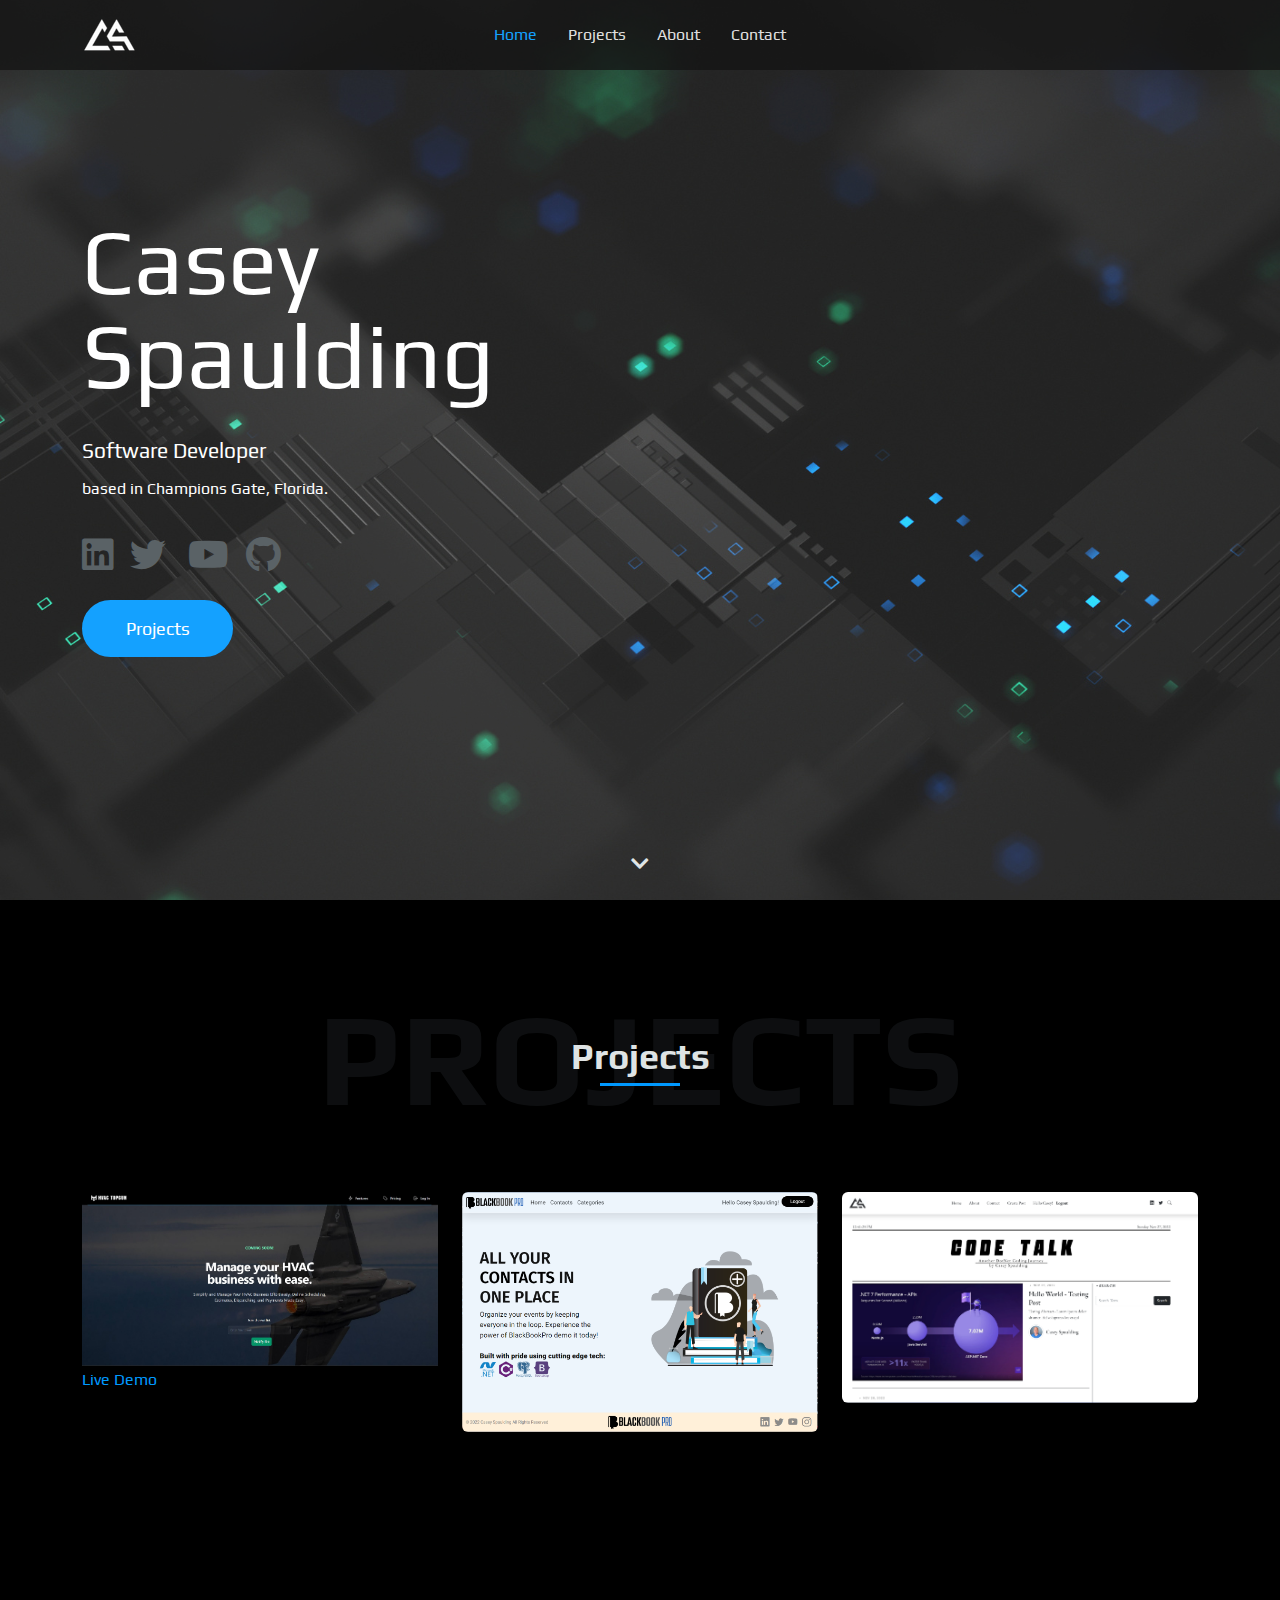
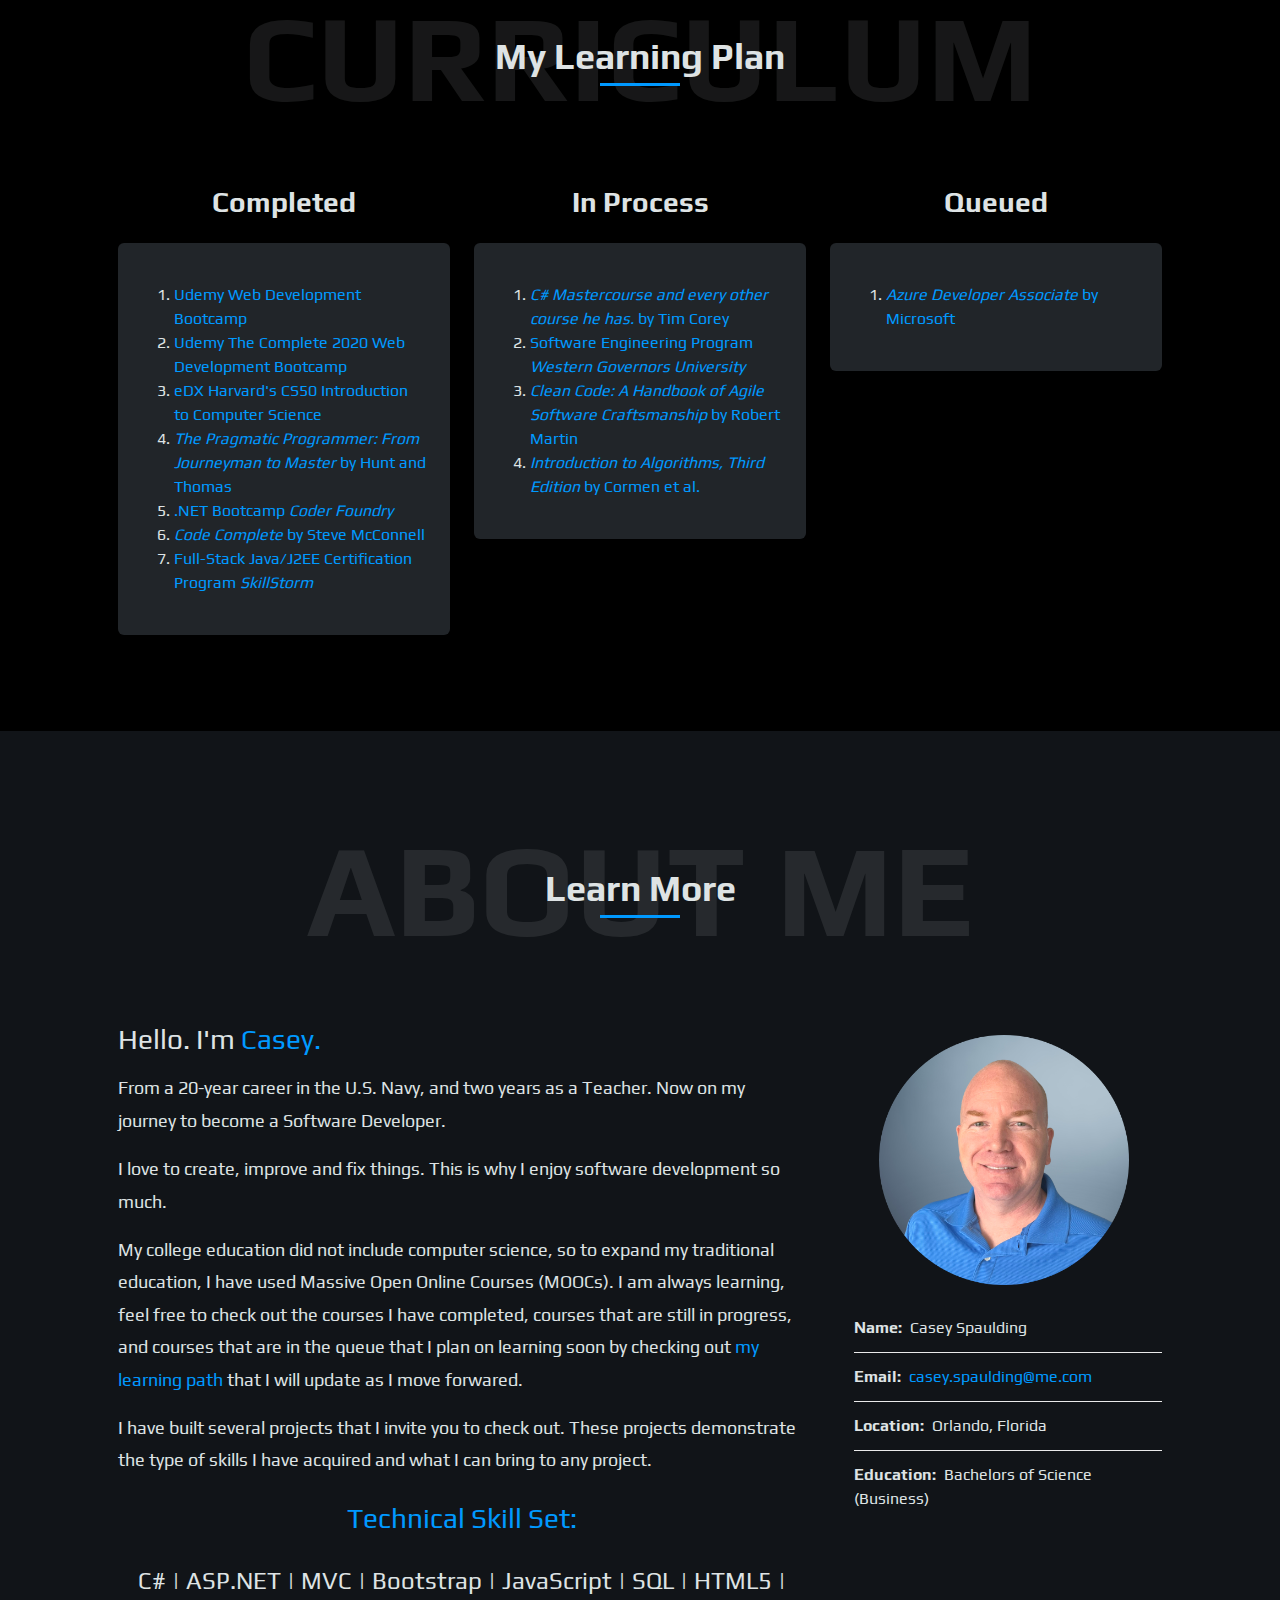
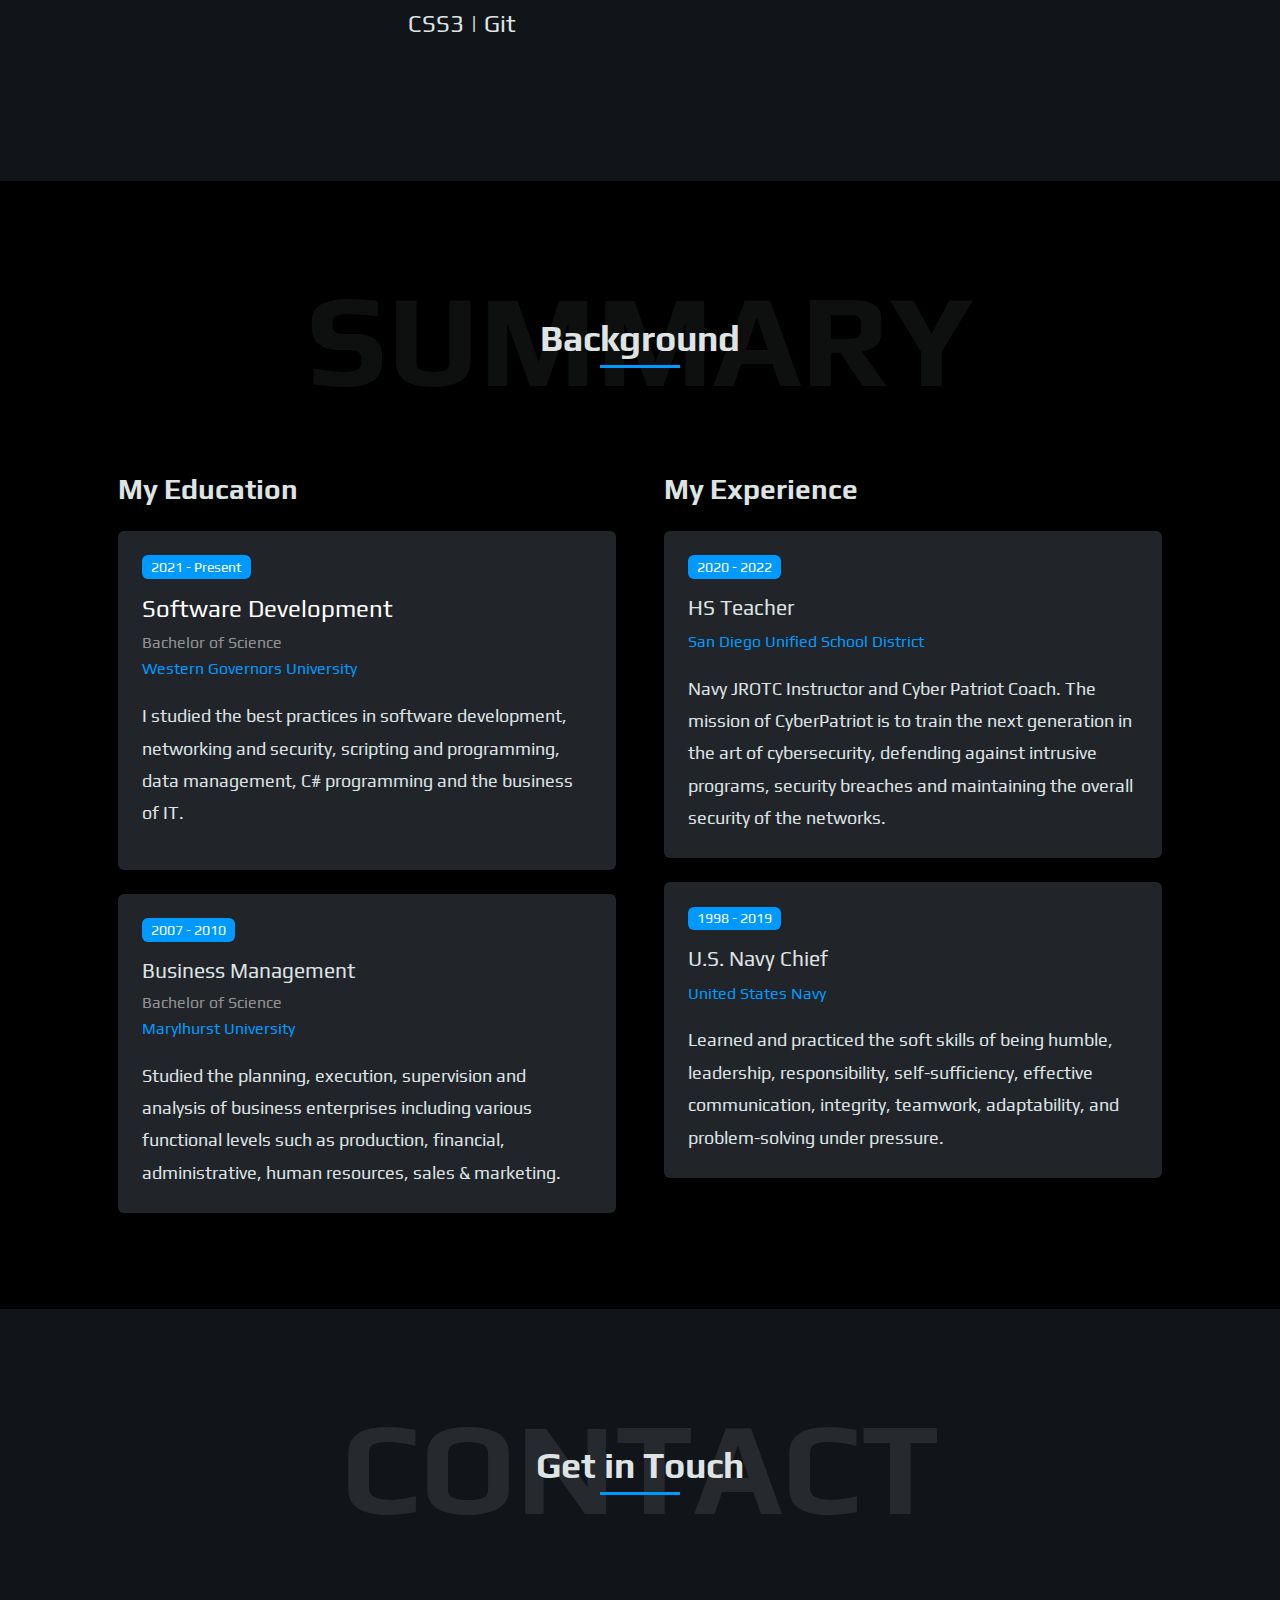
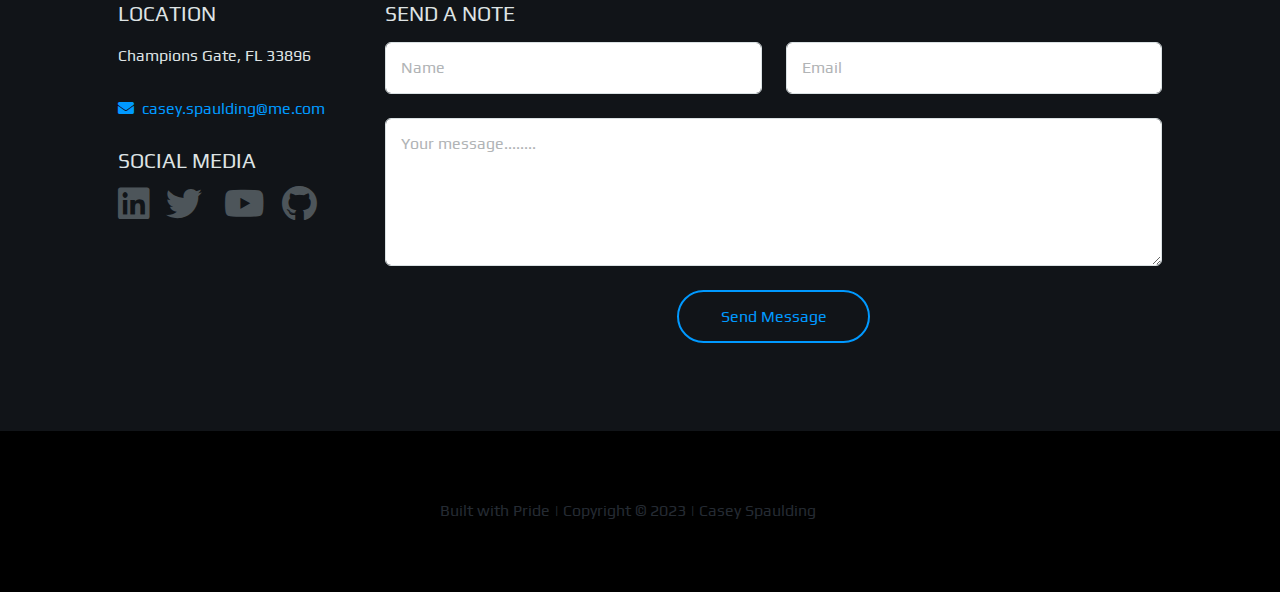
==== commit ae9134eb: "Update index.html" ====
--- a/index.html
+++ b/index.html
@@ -90,8 +90,8 @@
                 <li class="nav-item"><a class="nav-link smooth-scroll" href="#about">About</a></li>
 
 
-                <li class="nav-item"><a class="" href="https://www.codetalk.blog/">Blog</a></li>
-                <!--<li class="nav-item"><a class="nav-link smooth-scroll" href="#testimonial">Client</a></li> -->
+             
+          
                 <li class="nav-item"><a class="nav-link smooth-scroll" href="#contact">Contact</a></li>
               </ul>
             </div>
@@ -789,4 +789,4 @@
   <script src="js/theme.js"></script>
 </body>
 
-</html>+</html>
